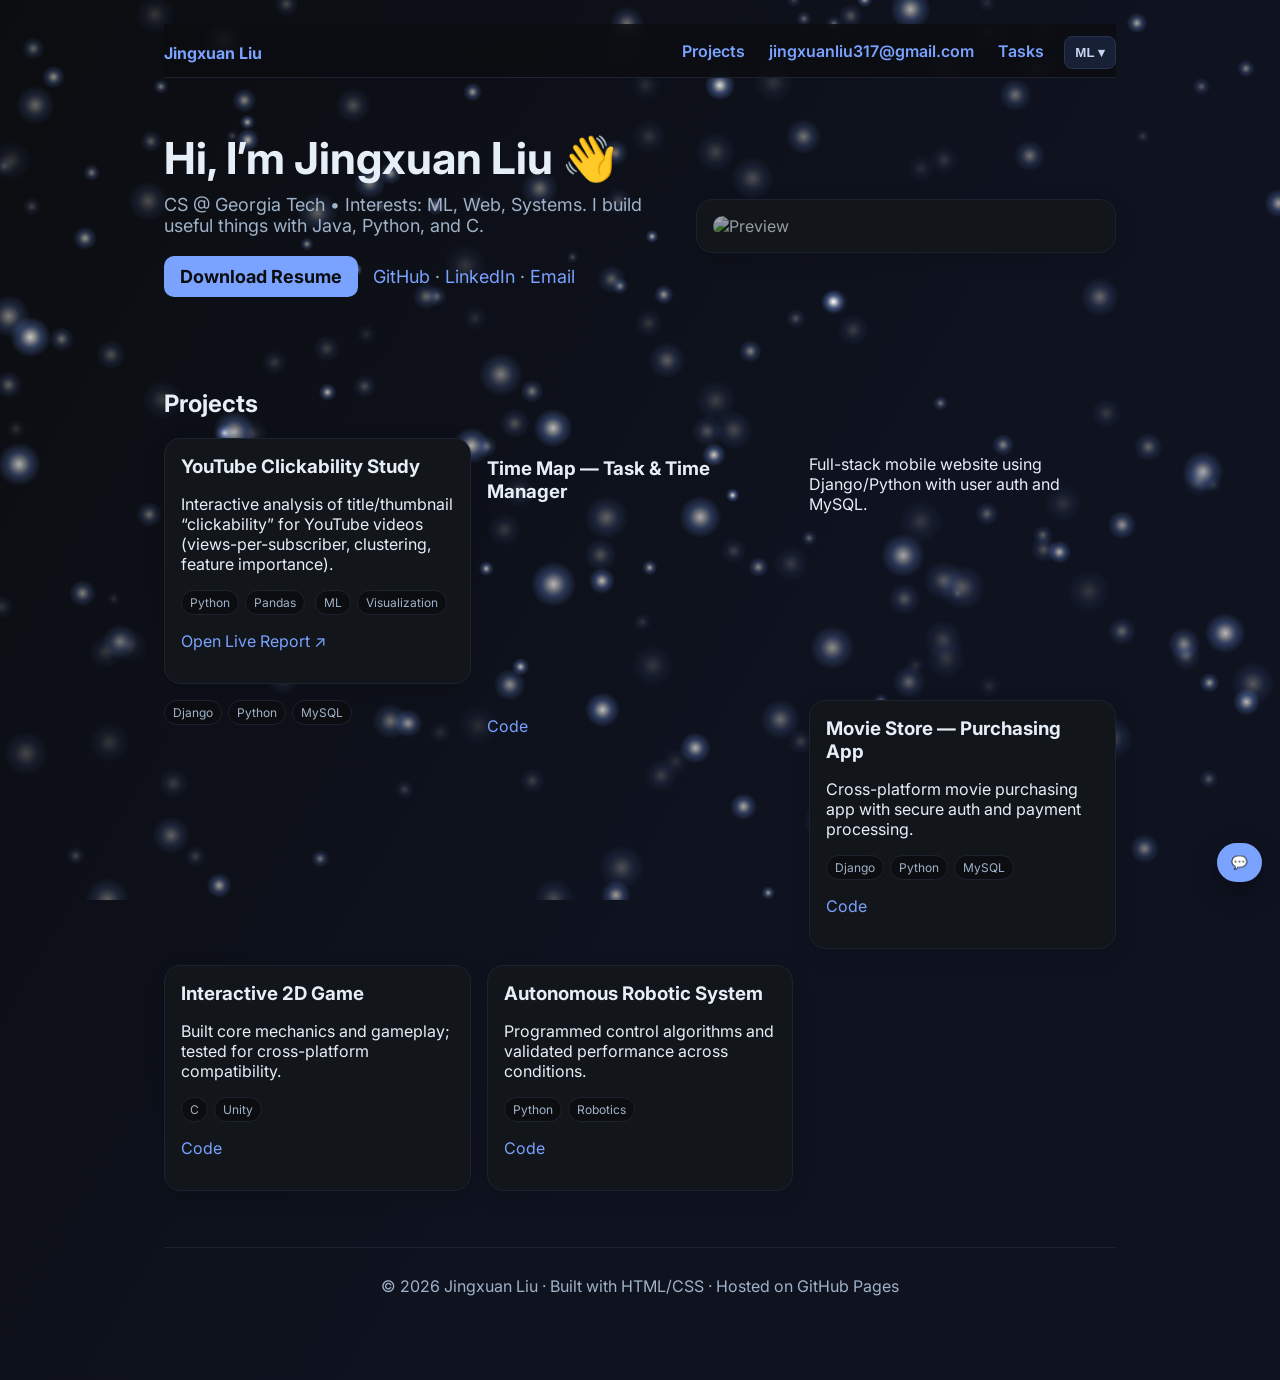
==== index.html @ 39b04ba6 "Update index.html" ====
<!doctype html>
<html lang="en">
<head>
  <meta charset="utf-8" />
  <meta name="viewport" content="width=device-width,initial-scale=1" />
  <title>Jingxuan Liu — Portfolio</title>
  <meta name="description" content="Personal website and portfolio of Jingxuan Liu." />
  <link rel="preconnect" href="https://fonts.googleapis.com">
  <link href="https://fonts.googleapis.com/css2?family=Inter:wght@400;600;800&display=swap" rel="stylesheet">
  <style>
    /* Ensure header sits above hero scene/image */
    header { z-index: 200; }

    /* Make sure the dropdown panel is on top of everything under the header */
    .ml-menu-panel { z-index: 1000; }

    /* (Optional) Keep the hero scene below header-level overlays */
    .scene { position: relative; z-index: 0; }
    
    :root { --bg:#0b0d10; --card:#12161b; --text:#e6eef8; --muted:#9fb2c8; --accent:#7aa2ff; }
    * { box-sizing: border-box; }
    body { margin:0; font-family:Inter, system-ui, -apple-system, Segoe UI, Roboto, Arial, sans-serif; color:var(--text); background:linear-gradient(120deg,#0b0d10,#0f1320 60%); }
    a { color:var(--accent); text-decoration:none; }
    a:hover { text-decoration:underline; }
    .wrap { max-width:1000px; margin:0 auto; padding:24px; position:relative; z-index:1; }
    header { display:flex; align-items:center; justify-content:space-between; gap:16px; padding:12px 0 8px; position:sticky; top:0; background:rgba(11,13,16,0.75); backdrop-filter: blur(8px); border-bottom:1px solid #1b2230; }
    nav a { margin:0 10px; font-weight:600; }
    .hero { padding:56px 0 24px; display:grid; grid-template-columns:1.2fr 1fr; gap:28px; align-items:center; }
    .hero h1 { margin:0 0 12px; font-size:44px; line-height:1.1; }
    .hero p { color:var(--muted); margin:0 0 20px; font-size:18px; }
    .btn { display:inline-block; padding:10px 16px; border-radius:10px; background:var(--accent); color:#0b0d10; font-weight:700; border:none; cursor:pointer; }
    .grid { display:grid; gap:16px; }
    @media (min-width:800px){ .grid-3{ grid-template-columns:repeat(3,1fr); } .grid-2{ grid-template-columns:repeat(2,1fr);} }
    .card { background:var(--card); border:1px solid #1b2230; border-radius:16px; padding:16px; box-shadow: 0 6px 20px rgba(0,0,0,.15); }
    .card h3 { margin:0 0 8px; }
    section { padding:28px 0; }
    footer { color:var(--muted); padding:28px 0 60px; text-align:center; border-top:1px solid #1b2230; margin-top:28px; }
    .tag { display:inline-block; font-size:12px; padding:4px 8px; border-radius:999px; background:#0b0d10; border:1px solid #1b2230; color:var(--muted); margin-right:6px; }
    img { width:100%; border-radius:12px; display:block; }

    /* Background starfield canvas */
    #stars{position:fixed; inset:0; z-index:0; pointer-events:none;}
    /* Lift site content above the canvas */
    .wrap{position:relative; z-index:1;}

    /* Chat widget styles */
    .chat-toggle{position:fixed; right:18px; bottom:18px; z-index:3; border:none; background:var(--accent); color:#0b0d10; font-weight:800; padding:12px 14px; border-radius:999px; box-shadow:0 10px 24px rgba(0,0,0,.35); cursor:pointer;}
    .chatbox{position:fixed; right:18px; bottom:76px; z-index:3; width:min(360px, calc(100vw - 36px)); background:var(--card); border:1px solid #1b2230; border-radius:16px; box-shadow:0 16px 40px rgba(0,0,0,.45); padding:14px;}
    .chatbox-header{display:flex; align-items:center; justify-content:space-between; margin-bottom:8px;}
    .chatbox-header button{background:transparent; border:1px solid #1b2230; color:var(--muted); border-radius:8px; padding:4px 8px; cursor:pointer;}
    #chat-form label{display:block; margin:8px 0;}
    #chat-form span{display:block; font-size:12px; color:var(--muted); margin-bottom:6px;}
    #chat-form input, #chat-form textarea{width:100%; padding:10px; border-radius:10px; border:1px solid #1b2230; background:#0b0d10; color:#e6eef8;}  
    .chat-actions{display:flex; align-items:center; gap:10px;}
    .chat-actions .hint{color:var(--muted);} 
    /* Toast */
    .toast{position:fixed; left:50%; bottom:24px; transform:translateX(-50%); background:#0b0d10; border:1px solid #1b2230; color:#e6eef8; padding:10px 14px; border-radius:12px; box-shadow:0 10px 24px rgba(0,0,0,.35); z-index:4;}

    /* ====== Scene (light-on + walking silhouette) ====== */
    .scene{ position:relative; overflow:hidden; }
    .scene img{ display:block; width:100%; border-radius:12px; filter:brightness(.65) contrast(1.02); transition:filter 900ms ease; }

    /* “Light turns on” overlay */
    .scene .light{
      position:absolute; inset:0; pointer-events:none; opacity:0; transition:opacity 900ms ease;
      background:
        radial-gradient(120% 120% at 60% 35%,
          rgba(255,255,220,.35) 0%,
          rgba(255,255,220,.15) 35%,
          rgba(0,0,0,.05) 60%,
          rgba(0,0,0,.25) 100%);
      mix-blend-mode:screen;
      border-radius:12px;
    }

    /* Walking silhouette */
    .walker{
      position:absolute; bottom:6%; left:-28%;
      width:20%; opacity:0;
      filter:drop-shadow(0 2px 2px rgba(0,0,0,.35));
      transform:translateX(0) translateY(0) scaleX(1);
    }
    .walker circle,.walker path{ fill:#0b0d10; }
    @media (prefers-color-scheme: dark){
      .walker circle,.walker path{ fill:#e6eef8; opacity:.9; }
    }

    /* Activated state */
    .scene-on img{ filter:brightness(1.05) contrast(1.05); }
    .scene-on .light{ opacity:1; }
    .scene-on .walker{
      opacity:1;
      animation:
        walker-x 5.2s ease-in-out forwards,
        walker-bob 750ms ease-in-out infinite;
    }

    /* Horizontal travel */
    @keyframes walker-x{
      0%   { transform:translateX(0) translateY(0) scaleX(1); }
      50%  { transform:translateX(80vw) translateY(0) scaleX(1); }
      55%  { transform:translateX(80vw) translateY(0) scaleX(-1); }
      100% { transform:translateX(15vw) translateY(0) scaleX(-1); }
    }

    /* Subtle bob */
    @keyframes walker-bob{
      0%,100% { transform:translateX(var(--walker-x,0)) translateY(0) scaleX(var(--walker-flip,1)); }
      50%     { transform:translateX(var(--walker-x,0)) translateY(-2px) scaleX(var(--walker-flip,1)); }
    }

    /* Respect reduced motion */
    @media (prefers-reduced-motion: reduce){
      .scene-on .walker{ animation:none; }
      .scene img{ transition:none; }
      .scene .light{ transition:none; }
    }

    /* ===== ML dropdown (new) ===== */
    .ml-menu{ position:relative; display:inline-block; margin-left:6px; }
    .ml-btn{ font-weight:700; padding:8px 10px; border-radius:8px; background:#182035; border:1px solid #273352; color:#c7d6f3; cursor:pointer; }
    .ml-menu-panel{
      position:absolute; right:0; top:110%;
      background:#12161b; border:1px solid #1b2230; border-radius:10px;
      padding:8px; min-width:240px; display:none;
      box-shadow:0 10px 28px rgba(0,0,0,.35); z-index:10;
    }
    .ml-item{ display:block; padding:8px 10px; color:#e6eef8; border-radius:8px; }
    .ml-item:hover{ background:#0f1423; text-decoration:none; }
  </style>
</head>
<body>
  <!-- Animated starfield background -->
  <canvas id="stars" aria-hidden="true"></canvas>

  <div class="wrap">
    <header>
      <div><a href="https://www.linkedin.com/in/jing-xuan-liu/" target="_blank" rel="noopener"><strong>Jingxuan Liu</strong></a></div>
      <nav>
        <a href="#projects">Projects</a>
        <a href="mailto:jingxuanliu317@gmail.com" aria-label="Email Jingxuan Liu">jingxuanliu317@gmail.com</a>
        <a href="/tasks.html" aria-label="Task dashboard">Tasks</a>

        <!-- ===== ML DROPDOWN (replaces single ML Viz link) ===== -->
        <div class="ml-menu">
          <button id="ml-btn" class="ml-btn" type="button" aria-haspopup="true" aria-expanded="false">ML ▾</button>
          <div id="ml-menu" class="ml-menu-panel" role="menu" aria-label="Machine Learning pages">
            <a href="/ml-viz.html" class="ml-item" role="menuitem">Clustering — K-Means / GMM / DBSCAN</a>
            <a href="/ml-nn.html"  class="ml-item" role="menuitem">Neural Network — Regression + “Lottery”</a>
          </div>
        </div>
        <!-- ================================================ -->
      </nav>
    </header>

    <main>
      <section class="hero">
        <div>
          <h1>Hi, I’m Jingxuan Liu 👋</h1>
          <p>CS @ Georgia Tech • Interests: ML, Web, Systems. I build useful things with Java, Python, and C.</p>
          <p>
            <a class="btn" href="/resume.pdf" download target="_blank" rel="noopener">Download Resume</a>
            &nbsp;&nbsp;<a href="https://github.com/jingxuanliu1">GitHub</a> ·
            <a href="https://www.linkedin.com/in/jing-xuan-liu/" target="_blank" rel="noopener" aria-label="Jingxuan Liu on LinkedIn">LinkedIn</a> ·
            <a href="mailto:jingxuanliu317@gmail.com">Email</a>
          </p>
        </div>

        <!-- Hero preview with "light on" + walking silhouette -->
        <div class="card scene" id="hero-scene" aria-label="Preview scene with light turning on and a passerby silhouette">
          <img alt="Preview" src="https://picsum.photos/800/500" />
          <div class="light" aria-hidden="true"></div>

          <!-- Inline SVG silhouette -->
          <svg class="walker" viewBox="0 0 64 64" aria-hidden="true">
            <circle cx="33" cy="14" r="6" />
            <path d="M31 20 l-3 12 7 8 5 12 6-2 -4-13 4-7 3-7 -4-5 -6 3z" />
            <path d="M23 38 l8 4 4 10 -6 2 -9-10z" />
          </svg>
        </div>
      </section>

      <section id="projects">
        <h2>Projects</h2>
        <div class="grid grid-3">
          <article class="card">
            <h3>YouTube Clickability Study</h3>
            <p>Interactive analysis of title/thumbnail “clickability” for YouTube videos
               (views-per-subscriber, clustering, feature importance).</p>
           <div>
                <span class="tag">Python</span><span class="tag">Pandas</span>
                <span class="tag">ML</span><span class="tag">Visualization</span>
          </div>
          <p>
    <a href="https://github.gatech.edu/pages/sjin308/YouTube_Clickability_Study"
       target="_blank" rel="noopener">Open Live Report ↗</a>
  </p>
</article
          <article class="card">
            <h3>Time Map — Task & Time Manager</h3>
            <p class="muted">Full-stack mobile website using Django/Python with user auth and MySQL.</p>
            <div>
              <span class="tag">Django</span><span class="tag">Python</span><span class="tag">MySQL</span>
            </div>
            <p><a href="https://github.com/jingxuanliu1">Code</a></p>
          </article>

          <article class="card">
            <h3>Movie Store — Purchasing App</h3>
            <p>Cross-platform movie purchasing app with secure auth and payment processing.</p>
            <div>
              <span class="tag">Django</span><span class="tag">Python</span><span class="tag">MySQL</span>
            </div>
            <p><a href="https://github.com/jingxuanliu1">Code</a></p>
          </article>

          <article class="card">
            <h3>Interactive 2D Game</h3>
            <p>Built core mechanics and gameplay; tested for cross-platform compatibility.</p>
            <div>
              <span class="tag">C</span><span class="tag">Unity</span>
            </div>
            <p><a href="https://github.com/jingxuanliu1">Code</a></p>
          </article>

          <article class="card">
            <h3>Autonomous Robotic System</h3>
            <p>Programmed control algorithms and validated performance across conditions.</p>
            <div>
              <span class="tag">Python</span><span class="tag">Robotics</span>
            </div>
            <p><a href="https://github.com/jingxuanliu1">Code</a></p>
          </article>
        </div>
      </section>
    </main>

    <!-- Floating chat/comment widget -->
    <button id="chat-toggle" aria-controls="chatbox" aria-expanded="false" class="chat-toggle" title="Open comments">💬</button>
    <div id="chatbox" class="chatbox" hidden>
      <div class="chatbox-header">
        <strong>Leave a comment</strong>
        <button id="chat-close" aria-label="Close">✕</button>
      </div>
      <form id="chat-form" novalidate>
        <label>
          <span>Name</span>
          <input type="text" id="c-name" name="name" placeholder="Your name" required>
        </label>
        <label>
          <span>Email (optional)</span>
          <input type="email" id="c-email" name="email" placeholder="you@email.com">
        </label>
        <label>
          <span>Message</span>
          <textarea id="c-msg" name="message" rows="4" placeholder="Say hi or leave feedback…" required></textarea>
        </label>
        <div class="chat-actions">
          <button type="submit" class="btn">Send</button>
          <small class="hint">Sends to the site owner (no login needed)</small>
        </div>
      </form>
    </div>

    <footer>
      © <span id="year"></span> Jingxuan Liu · Built with HTML/CSS · Hosted on GitHub Pages
    </footer>
  </div>

  <script>
/* Footer year */
document.getElementById('year').textContent = new Date().getFullYear();

/* Sprite-glow starfield with adaptive quality (fast + pretty) */
(function(){
  const canvas = document.getElementById('stars');
  const ctx = canvas.getContext('2d');
  let cssW, cssH, dpr, stars = [];

  // Mouse tracking for constellation effect
  const mouse = { x: null, y: null, active: false };
  window.addEventListener('pointermove', (e)=>{
    const rect = canvas.getBoundingClientRect();
    mouse.x = e.clientX - rect.left;
    mouse.y = e.clientY - rect.top;
    mouse.active = true;
  }, { passive:true });
  window.addEventListener('pointerleave', ()=>{ mouse.active = false; }, { passive:true });

  // Respect reduced motion
  const reduceMotion = window.matchMedia && window.matchMedia('(prefers-reduced-motion: reduce)').matches;

  // ---- Adaptive quality (auto-tunes DPR, density, line limits) ----
  let quality = reduceMotion ? 1 : 3; // 3=high, 2=med, 1=low

  function currentTunables(){
    if (quality === 3) return { MAX_DPR:1.5, DENSITY:0.18, LINES:700, GRID_N:2 };
    if (quality === 2) return { MAX_DPR:1.35, DENSITY:0.14, LINES:450, GRID_N:3 };
    return               { MAX_DPR:1.2, DENSITY:0.10, LINES:300, GRID_N:4 };
  }

  let fpsSamples = [];
  let lastFPSDropAt = 0;
  function trackFPS(dt){
    const fps = 1 / Math.max(0.0001, dt);
    fpsSamples.push(fps);
    if (fpsSamples.length > 30) fpsSamples.shift(); // ~0.5s window @60fps
    const avg = fpsSamples.reduce((a,b)=>a+b,0) / fpsSamples.length;
    const now = performance.now();
    if (avg < 48 && quality > 1 && now - lastFPSDropAt > 2000){
      quality--;
      lastFPSDropAt = now;
      applyTunablesAndResize();
    }
  }

  // Tunables (updated by quality)
  let MAX_DPR = 1.5, STAR_DENSITY = 0.18, MAX_LINES_PER_FRAME = 700, GRID_REBUILD_EVERY_N = 2;

  function applyTunablesAndResize(){
    const t = currentTunables();
    MAX_DPR = t.MAX_DPR;
    STAR_DENSITY = t.DENSITY;
    MAX_LINES_PER_FRAME = t.LINES;
    GRID_REBUILD_EVERY_N = t.GRID_N;
    resize();
  }

  // Animation speed (slower if reduced motion)
  const SPEED_SCALE = reduceMotion ? 0.25 : 1.0;

  // Constellation parameters
  const MAX_DIST = 130;     // max distance to draw a line (CSS px)
  const MOUSE_RADIUS = 180; // lines appear when stars are near the cursor

  // Pre-rendered glow sprite
  let glowSprite = null;
  function makeGlowSprite(){
    const size = 64;
    const c = document.createElement('canvas');
    c.width = c.height = size;
    const g = c.getContext('2d');

    const grad = g.createRadialGradient(size/2, size/2, 0, size/2, size/2, size/2);
    grad.addColorStop(0.0, 'rgba(255,255,255,0.95)');
    grad.addColorStop(0.25, 'rgba(255,255,255,0.60)');
    grad.addColorStop(0.55, 'rgba(122,162,255,0.35)');
    grad.addColorStop(1.0, 'rgba(122,162,255,0.00)');
    g.fillStyle = grad;
    g.fillRect(0,0,size,size);
    return c;
  }

  function resize(){
    dpr = Math.max(1, Math.min(MAX_DPR, window.devicePixelRatio || 1));
    cssW = window.innerWidth; cssH = window.innerHeight;
    canvas.width = Math.floor(cssW * dpr);
    canvas.height = Math.floor(cssH * dpr);
    canvas.style.width = cssW + 'px';
    canvas.style.height = cssH + 'px';
    ctx.setTransform(dpr,0,0,dpr,0,0);

    const small = cssW * cssH < 800 * 800;
    const density = reduceMotion ? Math.min(0.10, STAR_DENSITY) : (small ? Math.max(0.10, STAR_DENSITY * 0.8) : STAR_DENSITY);
    const target = Math.max(90, Math.floor((cssW * cssH / 1000000) * density * 1100));
    stars = new Array(target).fill(0).map(()=>newStar(true));

    if (!glowSprite) glowSprite = makeGlowSprite();
  }

  function newStar(initial=false){
    const r = Math.random()*1.6 + 0.6;
    const speed = (Math.random()*0.9 + 0.35) * (cssH/900) * SPEED_SCALE;
    const drift = (Math.random()*0.3 - 0.15) * SPEED_SCALE;
    const tw = Math.random()*0.9 + 0.3;
    return {
      x: Math.random()*cssW,
      y: initial ? Math.random()*cssH : -10,
      r, speed, drift,
      baseA: Math.random()*0.6 + 0.35,
      t: Math.random()*Math.PI*2,
      tw,
    };
  }

  function step(dt){
    for (let s of stars){
      s.y += s.speed * dt * 60;
      s.x += s.drift * dt * 60;
      s.t += (s.tw * dt);
      if (s.y - s.r > cssH) { s.y = -s.r; s.x = Math.random()*cssW; }
      if (s.x < -5) s.x = cssW + 5; else if (s.x > cssW + 5) s.x = -5;
    }
  }

  // Spatial grid cache for constellation lines
  let cachedGrid = null;
  let frameCount = 0;
  function buildGrid(cell){
    const grid = new Map();
    for (let i=0;i<stars.length;i++){
      const s = stars[i];
      const gx = Math.floor(s.x / cell);
      const gy = Math.floor(s.y / cell);
      const key = gx+','+gy;
      if (!grid.has(key)) grid.set(key, []);
      grid.get(key).push(i);
    }
    return grid;
  }

  function draw(){
    ctx.clearRect(0,0,cssW,cssH);

    // 1) Draw stars
    ctx.save();
    ctx.globalCompositeOperation = 'lighter';
    for (let s of stars){
      const twinkle = 0.6 + 0.4 * Math.sin(s.t);
      const a = Math.max(0.12, Math.min(1, s.baseA * twinkle));
      const haloScale = 2.6;
      const w = s.r * haloScale * 8;
      const h = w;
      ctx.globalAlpha = a;
      ctx.drawImage(glowSprite, s.x - w/2, s.y - h/2, w, h);
    }
    ctx.restore();

    // 2) Constellation lines near mouse (throttled)
    if (mouse.active){
      const cell = 130;

      if (frameCount % 2 === 0 || !cachedGrid){
        cachedGrid = buildGrid(cell);
      }
      const grid = cachedGrid;

      ctx.save();
      ctx.globalCompositeOperation = 'lighter';

      let linesDrawn = 0;

      outer: for (let i=0;i<stars.length;i++){
        const s = stars[i];
        const dm1 = Math.hypot(mouse.x - s.x, mouse.y - s.y);
        if (dm1 > 180) continue;

        const gx = Math.floor(s.x / cell), gy = Math.floor(s.y / cell);
        for (let oy=-1; oy<=1; oy++){
          for (let ox=-1; ox<=1; ox++){
            const key = (gx+ox)+','+(gy+oy);
            const bucket = grid.get(key);
            if (!bucket) continue;
            for (const j of bucket){
              if (j <= i) continue;
              const t = stars[j];
              const dm2 = Math.hypot(mouse.x - t.x, mouse.y - t.y);
              const dx = t.x - s.x, dy = t.y - s.y;
              const d = Math.hypot(dx, dy);
              if (d < 130 && dm2 < 180){
                const nearMouse = 1 - Math.min(Math.min(dm1, dm2) / 180, 1);
                const nearEachOther = 1 - (d / 130);
                const alpha = Math.max(0, Math.min(1, 0.9 * nearMouse * nearEachOther));

                if (++linesDrawn > 700) { break outer; }

                ctx.globalAlpha = alpha * 0.9;
                ctx.lineWidth = 1.0 + 0.6 * (nearMouse * nearEachOther);
                ctx.strokeStyle = '#7aa2ff';
                ctx.beginPath();
                ctx.moveTo(s.x, s.y);
                ctx.lineTo(t.x, t.y);
                ctx.stroke();
              }
            }
          }
        }
      }
      ctx.restore();
    }
  }

  // Main loop
  let last = performance.now();
  function loop(now){
    const dt = Math.min(0.05, (now - last)/1000);
    last = now;
    frameCount++;
    trackFPS(dt);
    step(dt);
    draw();
    requestAnimationFrame(loop);
  }

  window.addEventListener('resize', applyTunablesAndResize, { passive:true });
  applyTunablesAndResize();
  requestAnimationFrame(loop);
})();

/* Turn on the scene light after ~3s, then let the walker animate */
(function(){
  const scene = document.getElementById('hero-scene');
  const reduceMotion = window.matchMedia && window.matchMedia('(prefers-reduced-motion: reduce)').matches;
  if (!scene) return;
  setTimeout(()=>{ 
    scene.classList.add('scene-on');
  }, reduceMotion ? 0 : 3000);
})();

/* Chat widget logic: submit via Form endpoint if configured, else mailto fallback */
(function(){
  // >>>>>>>>>>>>>>>>>>>>>>>>>>>>>>>>>>>>>>>>>>>>>>>>>>>>>>>>>>>>
  // Set this to your Formspree/Getform endpoint to send directly to your email.
  // Example: const FORM_ENDPOINT = "https://formspree.io/f/abcdwxyz";
  const FORM_ENDPOINT = ""; // <-- PUT YOUR ENDPOINT HERE (leave empty to use mailto fallback)
  const DEST_EMAIL = "jingxuanliu317@gmail.com"; // used for mailto fallback
  // <<<<<<<<<<<<<<<<<<<<<<<<<<<<<<<<<<<<<<<<<<<<<<<<<<<<<<<<<<<

  const toggle = document.getElementById('chat-toggle');
  const box = document.getElementById('chatbox');
  const closeBtn = document.getElementById('chat-close');
  const form = document.getElementById('chat-form');

  // Honeypot field (to reduce spam)
  const honeypot = document.createElement('input');
  honeypot.type = 'text';
  honeypot.name = 'company';
  honeypot.autocomplete = 'off';
  honeypot.style.display = 'none';
  form.appendChild(honeypot);

  function toast(msg){
    const t = document.createElement('div');
    t.className = 'toast';
    t.textContent = msg;
    document.body.appendChild(t);
    setTimeout(()=>{ t.remove(); }, 2600);
  }

  function open(){ box.hidden=false; toggle.setAttribute('aria-expanded','true'); }
  function close(){ box.hidden=true; toggle.setAttribute('aria-expanded','false'); }

  toggle.addEventListener('click', ()=> box.hidden ? open() : close());
  closeBtn.addEventListener('click', close);

  form.addEventListener('submit', async (e)=>{
    e.preventDefault();
    const name = (document.getElementById('c-name').value||'').trim();
    let email = (document.getElementById('c-email').value||'').trim();
    const msg = (document.getElementById('c-msg').value||'').trim();
    if (!name || !msg){ toast('Please include your name and a message.'); return; }
    if (honeypot.value){ return; } // bot

    if (!email) email = 'Anonymous';

    // If a Form endpoint is configured, post directly (no mail client needed)
    if (FORM_ENDPOINT){
      try{
        const res = await fetch(FORM_ENDPOINT, {
          method:'POST',
          headers:{ 'Content-Type':'application/json', 'Accept':'application/json' },
          body: JSON.stringify({ name, email, message: msg, _subject: `Portfolio message from ${name}` })
        });
        if (!res.ok) throw new Error('Network response was not ok');
        toast('Message sent ✔');
        form.reset();
        close();
      }catch(err){
        console.error(err);
        toast('Send failed. Using email instead…');
        // fallback to mailto
        const subject = encodeURIComponent('Portfolio message from ' + name);
        const body = encodeURIComponent(`From: ${name} <${email}>\n\n${msg}\n\n— Sent from jingxuanliu.com`);
        window.location.href = `mailto:${DEST_EMAIL}?subject=${subject}&body=${body}`;
        close();
      }
    } else {
      // No endpoint set → open mail client (previous behavior)
      const subject = encodeURIComponent('Portfolio message from ' + name);
      const body = encodeURIComponent(`From: ${name} <${email}>\n\n${msg}\n\n— Sent from jingxuanliu.com`);
      window.location.href = `mailto:${DEST_EMAIL}?subject=${subject}&body=${body}`;
      close();
    }
  });
})();

/* ===== ML dropdown behavior ===== */
(function(){
  const btn  = document.getElementById('ml-btn');
  const menu = document.getElementById('ml-menu');
  if(!btn || !menu) return;

  function toggle(show){
    menu.style.display = show ? 'block' : 'none';
    btn.setAttribute('aria-expanded', show ? 'true' : 'false');
  }

  btn.addEventListener('click', (e)=>{
    e.stopPropagation();
    toggle(menu.style.display !== 'block');
  });

  // close on outside click
  document.addEventListener('click', (e)=>{
    if(!menu.contains(e.target) && e.target !== btn) toggle(false);
  });
  // close on Escape
  document.addEventListener('keydown', (e)=>{ if(e.key === 'Escape') toggle(false); });
})();
  </script>
</body>
</html>
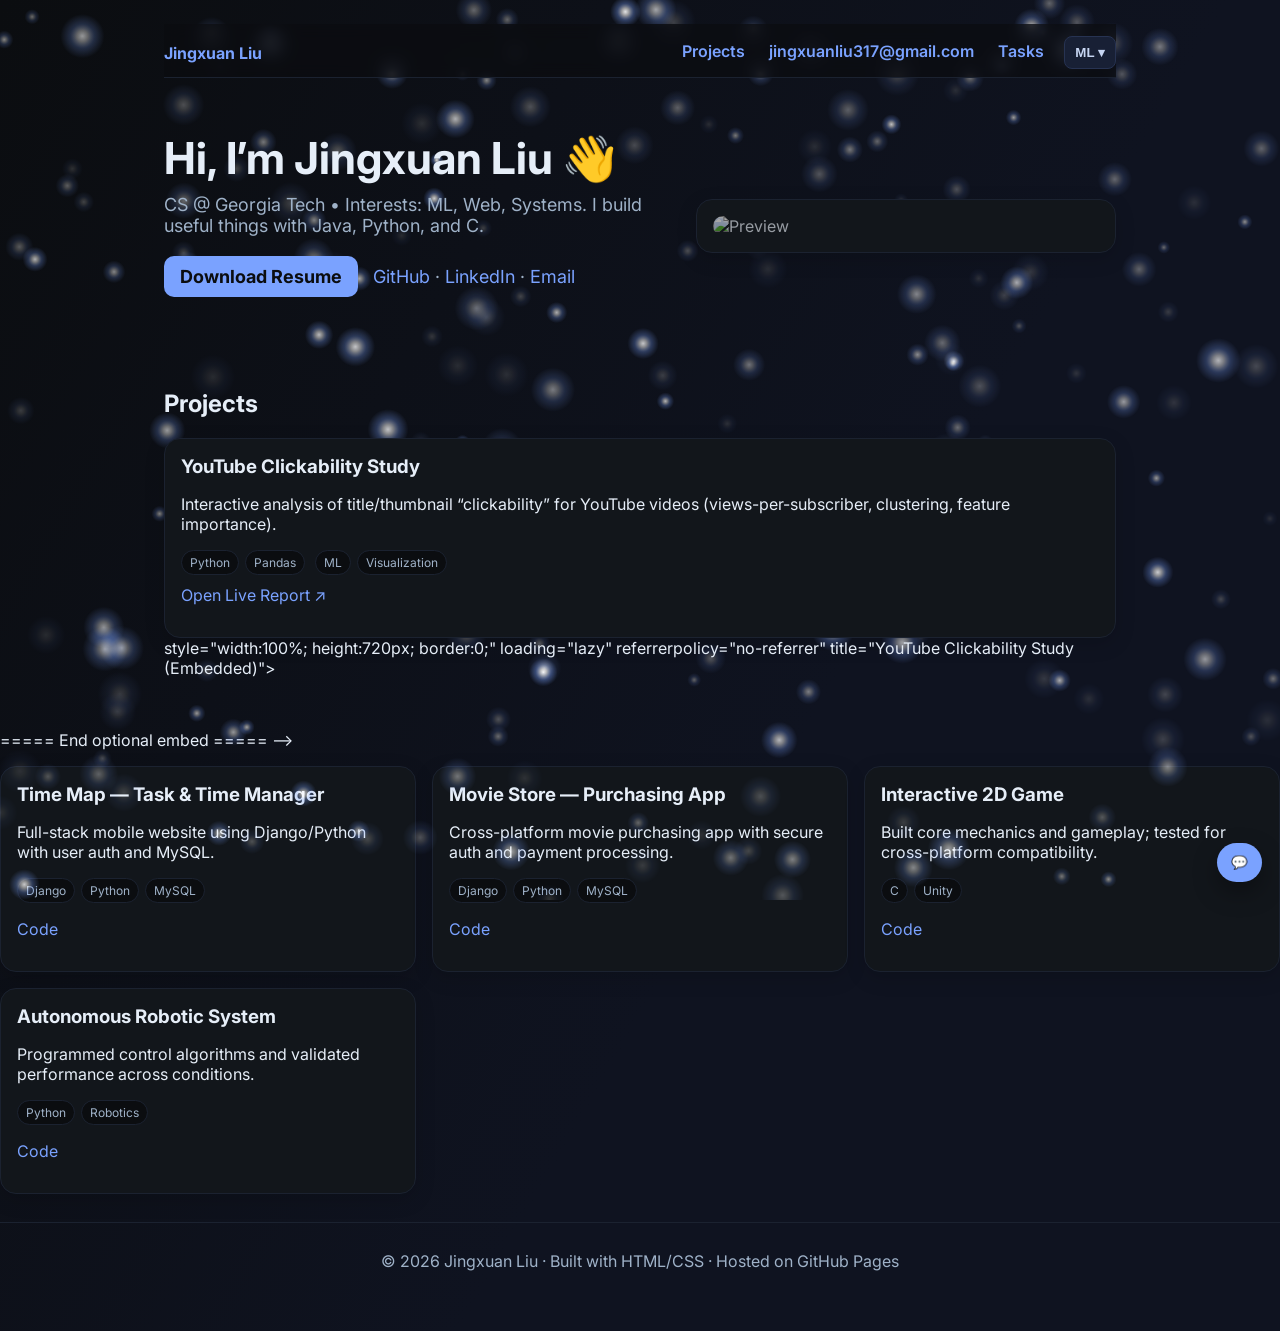
==== commit 36400806: "Update index.html" ====
--- a/index.html
+++ b/index.html
@@ -59,8 +59,6 @@
     /* ====== Scene (light-on + walking silhouette) ====== */
     .scene{ position:relative; overflow:hidden; }
     .scene img{ display:block; width:100%; border-radius:12px; filter:brightness(.65) contrast(1.02); transition:filter 900ms ease; }
-
-    /* “Light turns on” overlay */
     .scene .light{
       position:absolute; inset:0; pointer-events:none; opacity:0; transition:opacity 900ms ease;
       background:
@@ -72,8 +70,6 @@
       mix-blend-mode:screen;
       border-radius:12px;
     }
-
-    /* Walking silhouette */
     .walker{
       position:absolute; bottom:6%; left:-28%;
       width:20%; opacity:0;
@@ -84,8 +80,6 @@
     @media (prefers-color-scheme: dark){
       .walker circle,.walker path{ fill:#e6eef8; opacity:.9; }
     }
-
-    /* Activated state */
     .scene-on img{ filter:brightness(1.05) contrast(1.05); }
     .scene-on .light{ opacity:1; }
     .scene-on .walker{
@@ -94,22 +88,16 @@
         walker-x 5.2s ease-in-out forwards,
         walker-bob 750ms ease-in-out infinite;
     }
-
-    /* Horizontal travel */
     @keyframes walker-x{
       0%   { transform:translateX(0) translateY(0) scaleX(1); }
       50%  { transform:translateX(80vw) translateY(0) scaleX(1); }
       55%  { transform:translateX(80vw) translateY(0) scaleX(-1); }
       100% { transform:translateX(15vw) translateY(0) scaleX(-1); }
     }
-
-    /* Subtle bob */
     @keyframes walker-bob{
       0%,100% { transform:translateX(var(--walker-x,0)) translateY(0) scaleX(var(--walker-flip,1)); }
       50%     { transform:translateX(var(--walker-x,0)) translateY(-2px) scaleX(var(--walker-flip,1)); }
     }
-
-    /* Respect reduced motion */
     @media (prefers-reduced-motion: reduce){
       .scene-on .walker{ animation:none; }
       .scene img{ transition:none; }
@@ -141,7 +129,7 @@
         <a href="mailto:jingxuanliu317@gmail.com" aria-label="Email Jingxuan Liu">jingxuanliu317@gmail.com</a>
         <a href="/tasks.html" aria-label="Task dashboard">Tasks</a>
 
-        <!-- ===== ML DROPDOWN (replaces single ML Viz link) ===== -->
+        <!-- ===== ML DROPDOWN ===== -->
         <div class="ml-menu">
           <button id="ml-btn" class="ml-btn" type="button" aria-haspopup="true" aria-expanded="false">ML ▾</button>
           <div id="ml-menu" class="ml-menu-panel" role="menu" aria-label="Machine Learning pages">
@@ -149,7 +137,6 @@
             <a href="/ml-nn.html"  class="ml-item" role="menuitem">Neural Network — Regression + “Lottery”</a>
           </div>
         </div>
-        <!-- ================================================ -->
       </nav>
     </header>
 
@@ -170,8 +157,6 @@
         <div class="card scene" id="hero-scene" aria-label="Preview scene with light turning on and a passerby silhouette">
           <img alt="Preview" src="https://picsum.photos/800/500" />
           <div class="light" aria-hidden="true"></div>
-
-          <!-- Inline SVG silhouette -->
           <svg class="walker" viewBox="0 0 64 64" aria-hidden="true">
             <circle cx="33" cy="14" r="6" />
             <path d="M31 20 l-3 12 7 8 5 12 6-2 -4-13 4-7 3-7 -4-5 -6 3z" />
@@ -182,20 +167,37 @@
 
       <section id="projects">
         <h2>Projects</h2>
-        <div class="grid grid-3">
-          <article class="card">
-            <h3>YouTube Clickability Study</h3>
-            <p>Interactive analysis of title/thumbnail “clickability” for YouTube videos
-               (views-per-subscriber, clustering, feature importance).</p>
-           <div>
-                <span class="tag">Python</span><span class="tag">Pandas</span>
-                <span class="tag">ML</span><span class="tag">Visualization</span>
+
+        <!-- ===== New: YouTube Clickability Study (works everywhere) ===== -->
+        <article class="card">
+          <h3>YouTube Clickability Study</h3>
+          <p class="muted">Interactive analysis of title/thumbnail “clickability” for YouTube videos (views-per-subscriber, clustering, feature importance).</p>
+          <div>
+            <span class="tag">Python</span><span class="tag">Pandas</span>
+            <span class="tag">ML</span><span class="tag">Visualization</span>
           </div>
-          <p>
-    <a href="https://github.gatech.edu/pages/sjin308/YouTube_Clickability_Study"
-       target="_blank" rel="noopener">Open Live Report ↗</a>
-  </p>
-</article
+          <!-- Optional: add a local preview image you capture: /assets/clickability-preview.jpg -->
+          <!-- <a href="https://github.gatech.edu/pages/sjin308/YouTube_Clickability_Study" target="_blank" rel="noopener">
+            <img src="/assets/clickability-preview.jpg" alt="Preview of YouTube Clickability Study" />
+          </a> -->
+          <p style="margin-top:10px;">
+            <a href="https://github.gatech.edu/pages/sjin308/YouTube_Clickability_Study"
+               target="_blank" rel="noopener">Open Live Report ↗</a>
+          </p>
+        </article>
+
+        <!-- ===== If you later mirror the report to hosting you control, you can embed it: =====
+        <div class="card" style="padding:0; overflow:hidden; margin-top:16px;">
+          <iframe
+            src="https://your-embed-hosting.example/"  <!-- replace with your mirrored URL -->
+            style="width:100%; height:720px; border:0;"
+            loading="lazy" referrerpolicy="no-referrer"
+            title="YouTube Clickability Study (Embedded)">
+          </iframe>
+        </div>
+        ===== End optional embed ===== -->
+
+        <div class="grid grid-3" style="margin-top:16px;">
           <article class="card">
             <h3>Time Map — Task & Time Manager</h3>
             <p class="muted">Full-stack mobile website using Django/Python with user auth and MySQL.</p>
@@ -290,21 +292,19 @@
   // Respect reduced motion
   const reduceMotion = window.matchMedia && window.matchMedia('(prefers-reduced-motion: reduce)').matches;
 
-  // ---- Adaptive quality (auto-tunes DPR, density, line limits) ----
+  // ---- Adaptive quality ----
   let quality = reduceMotion ? 1 : 3; // 3=high, 2=med, 1=low
-
   function currentTunables(){
     if (quality === 3) return { MAX_DPR:1.5, DENSITY:0.18, LINES:700, GRID_N:2 };
     if (quality === 2) return { MAX_DPR:1.35, DENSITY:0.14, LINES:450, GRID_N:3 };
     return               { MAX_DPR:1.2, DENSITY:0.10, LINES:300, GRID_N:4 };
   }
-
   let fpsSamples = [];
   let lastFPSDropAt = 0;
   function trackFPS(dt){
     const fps = 1 / Math.max(0.0001, dt);
     fpsSamples.push(fps);
-    if (fpsSamples.length > 30) fpsSamples.shift(); // ~0.5s window @60fps
+    if (fpsSamples.length > 30) fpsSamples.shift();
     const avg = fpsSamples.reduce((a,b)=>a+b,0) / fpsSamples.length;
     const now = performance.now();
     if (avg < 48 && quality > 1 && now - lastFPSDropAt > 2000){
@@ -313,41 +313,30 @@
       applyTunablesAndResize();
     }
   }
-
-  // Tunables (updated by quality)
   let MAX_DPR = 1.5, STAR_DENSITY = 0.18, MAX_LINES_PER_FRAME = 700, GRID_REBUILD_EVERY_N = 2;
 
   function applyTunablesAndResize(){
     const t = currentTunables();
-    MAX_DPR = t.MAX_DPR;
-    STAR_DENSITY = t.DENSITY;
-    MAX_LINES_PER_FRAME = t.LINES;
-    GRID_REBUILD_EVERY_N = t.GRID_N;
+    MAX_DPR = t.MAX_DPR; STAR_DENSITY = t.DENSITY;
+    MAX_LINES_PER_FRAME = t.LINES; GRID_REBUILD_EVERY_N = t.GRID_N;
     resize();
   }
 
-  // Animation speed (slower if reduced motion)
   const SPEED_SCALE = reduceMotion ? 0.25 : 1.0;
-
-  // Constellation parameters
-  const MAX_DIST = 130;     // max distance to draw a line (CSS px)
-  const MOUSE_RADIUS = 180; // lines appear when stars are near the cursor
-
-  // Pre-rendered glow sprite
+  const MAX_DIST = 130, MOUSE_RADIUS = 180;
+
   let glowSprite = null;
   function makeGlowSprite(){
     const size = 64;
     const c = document.createElement('canvas');
     c.width = c.height = size;
     const g = c.getContext('2d');
-
     const grad = g.createRadialGradient(size/2, size/2, 0, size/2, size/2, size/2);
     grad.addColorStop(0.0, 'rgba(255,255,255,0.95)');
     grad.addColorStop(0.25, 'rgba(255,255,255,0.60)');
     grad.addColorStop(0.55, 'rgba(122,162,255,0.35)');
     grad.addColorStop(1.0, 'rgba(122,162,255,0.00)');
-    g.fillStyle = grad;
-    g.fillRect(0,0,size,size);
+    g.fillStyle = grad; g.fillRect(0,0,size,size);
     return c;
   }
 
@@ -393,7 +382,6 @@
     }
   }
 
-  // Spatial grid cache for constellation lines
   let cachedGrid = null;
   let frameCount = 0;
   function buildGrid(cell){
@@ -429,7 +417,6 @@
     // 2) Constellation lines near mouse (throttled)
     if (mouse.active){
       const cell = 130;
-
       if (frameCount % 2 === 0 || !cachedGrid){
         cachedGrid = buildGrid(cell);
       }
@@ -480,7 +467,6 @@
     }
   }
 
-  // Main loop
   let last = performance.now();
   function loop(now){
     const dt = Math.min(0.05, (now - last)/1000);
@@ -509,12 +495,8 @@
 
 /* Chat widget logic: submit via Form endpoint if configured, else mailto fallback */
 (function(){
-  // >>>>>>>>>>>>>>>>>>>>>>>>>>>>>>>>>>>>>>>>>>>>>>>>>>>>>>>>>>>>
-  // Set this to your Formspree/Getform endpoint to send directly to your email.
-  // Example: const FORM_ENDPOINT = "https://formspree.io/f/abcdwxyz";
-  const FORM_ENDPOINT = ""; // <-- PUT YOUR ENDPOINT HERE (leave empty to use mailto fallback)
-  const DEST_EMAIL = "jingxuanliu317@gmail.com"; // used for mailto fallback
-  // <<<<<<<<<<<<<<<<<<<<<<<<<<<<<<<<<<<<<<<<<<<<<<<<<<<<<<<<<<<
+  const FORM_ENDPOINT = ""; // <-- optional: your Formspree/Getform endpoint
+  const DEST_EMAIL = "jingxuanliu317@gmail.com"; // mailto fallback
 
   const toggle = document.getElementById('chat-toggle');
   const box = document.getElementById('chatbox');
@@ -553,7 +535,6 @@
 
     if (!email) email = 'Anonymous';
 
-    // If a Form endpoint is configured, post directly (no mail client needed)
     if (FORM_ENDPOINT){
       try{
         const res = await fetch(FORM_ENDPOINT, {
@@ -568,14 +549,12 @@
       }catch(err){
         console.error(err);
         toast('Send failed. Using email instead…');
-        // fallback to mailto
         const subject = encodeURIComponent('Portfolio message from ' + name);
         const body = encodeURIComponent(`From: ${name} <${email}>\n\n${msg}\n\n— Sent from jingxuanliu.com`);
         window.location.href = `mailto:${DEST_EMAIL}?subject=${subject}&body=${body}`;
         close();
       }
     } else {
-      // No endpoint set → open mail client (previous behavior)
       const subject = encodeURIComponent('Portfolio message from ' + name);
       const body = encodeURIComponent(`From: ${name} <${email}>\n\n${msg}\n\n— Sent from jingxuanliu.com`);
       window.location.href = `mailto:${DEST_EMAIL}?subject=${subject}&body=${body}`;
@@ -600,11 +579,9 @@
     toggle(menu.style.display !== 'block');
   });
 
-  // close on outside click
   document.addEventListener('click', (e)=>{
     if(!menu.contains(e.target) && e.target !== btn) toggle(false);
   });
-  // close on Escape
   document.addEventListener('keydown', (e)=>{ if(e.key === 'Escape') toggle(false); });
 })();
   </script>
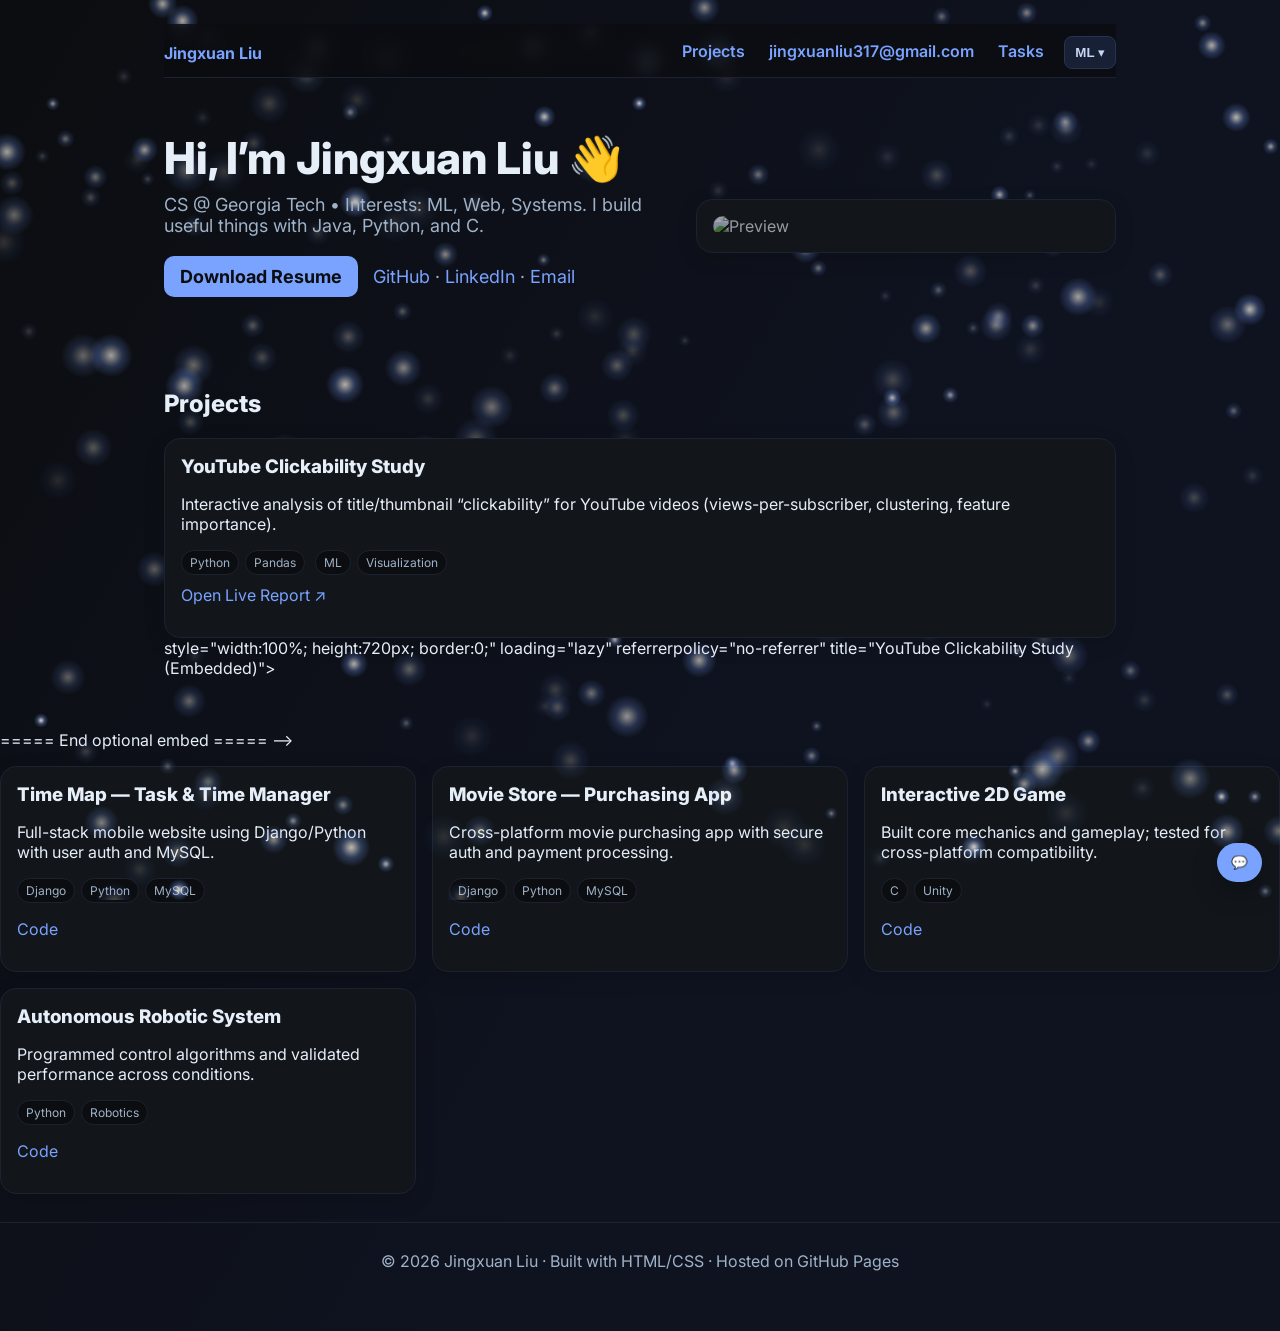
==== commit ce0e8983: "Update index.html" ====
--- a/index.html
+++ b/index.html
@@ -5,21 +5,33 @@
   <meta name="viewport" content="width=device-width,initial-scale=1" />
   <title>Jingxuan Liu — Portfolio</title>
   <meta name="description" content="Personal website and portfolio of Jingxuan Liu." />
+
+  <!-- Fonts -->
   <link rel="preconnect" href="https://fonts.googleapis.com">
-  <link href="https://fonts.googleapis.com/css2?family=Inter:wght@400;600;800&display=swap" rel="stylesheet">
+  <link rel="preconnect" href="https://fonts.gstatic.com" crossorigin>
+  <link href="https://fonts.googleapis.com/css2?family=Inter:wght@400;600;700;800&display=swap" rel="stylesheet">
+
   <style>
     /* Ensure header sits above hero scene/image */
     header { z-index: 200; }
-
-    /* Make sure the dropdown panel is on top of everything under the header */
     .ml-menu-panel { z-index: 1000; }
-
-    /* (Optional) Keep the hero scene below header-level overlays */
     .scene { position: relative; z-index: 0; }
-    
+
     :root { --bg:#0b0d10; --card:#12161b; --text:#e6eef8; --muted:#9fb2c8; --accent:#7aa2ff; }
     * { box-sizing: border-box; }
-    body { margin:0; font-family:Inter, system-ui, -apple-system, Segoe UI, Roboto, Arial, sans-serif; color:var(--text); background:linear-gradient(120deg,#0b0d10,#0f1320 60%); }
+
+    /* Font + rendering fixes */
+    html {
+      font-family: Inter, system-ui, -apple-system, "Segoe UI", Roboto, Arial, sans-serif;
+      -webkit-font-smoothing: antialiased;
+      -moz-osx-font-smoothing: grayscale;
+      text-rendering: optimizeLegibility;
+      font-synthesis-weight: none;
+    }
+    h1, h2, h3 { font-weight: 800; }
+    strong, b  { font-weight: 700; }
+
+    body { margin:0; color:var(--text); background:linear-gradient(120deg,#0b0d10,#0f1320 60%); }
     a { color:var(--accent); text-decoration:none; }
     a:hover { text-decoration:underline; }
     .wrap { max-width:1000px; margin:0 auto; padding:24px; position:relative; z-index:1; }
@@ -38,12 +50,9 @@
     .tag { display:inline-block; font-size:12px; padding:4px 8px; border-radius:999px; background:#0b0d10; border:1px solid #1b2230; color:var(--muted); margin-right:6px; }
     img { width:100%; border-radius:12px; display:block; }
 
-    /* Background starfield canvas */
     #stars{position:fixed; inset:0; z-index:0; pointer-events:none;}
-    /* Lift site content above the canvas */
     .wrap{position:relative; z-index:1;}
 
-    /* Chat widget styles */
     .chat-toggle{position:fixed; right:18px; bottom:18px; z-index:3; border:none; background:var(--accent); color:#0b0d10; font-weight:800; padding:12px 14px; border-radius:999px; box-shadow:0 10px 24px rgba(0,0,0,.35); cursor:pointer;}
     .chatbox{position:fixed; right:18px; bottom:76px; z-index:3; width:min(360px, calc(100vw - 36px)); background:var(--card); border:1px solid #1b2230; border-radius:16px; box-shadow:0 16px 40px rgba(0,0,0,.45); padding:14px;}
     .chatbox-header{display:flex; align-items:center; justify-content:space-between; margin-bottom:8px;}
@@ -53,10 +62,8 @@
     #chat-form input, #chat-form textarea{width:100%; padding:10px; border-radius:10px; border:1px solid #1b2230; background:#0b0d10; color:#e6eef8;}  
     .chat-actions{display:flex; align-items:center; gap:10px;}
     .chat-actions .hint{color:var(--muted);} 
-    /* Toast */
     .toast{position:fixed; left:50%; bottom:24px; transform:translateX(-50%); background:#0b0d10; border:1px solid #1b2230; color:#e6eef8; padding:10px 14px; border-radius:12px; box-shadow:0 10px 24px rgba(0,0,0,.35); z-index:4;}
 
-    /* ====== Scene (light-on + walking silhouette) ====== */
     .scene{ position:relative; overflow:hidden; }
     .scene img{ display:block; width:100%; border-radius:12px; filter:brightness(.65) contrast(1.02); transition:filter 900ms ease; }
     .scene .light{
@@ -104,7 +111,6 @@
       .scene .light{ transition:none; }
     }
 
-    /* ===== ML dropdown (new) ===== */
     .ml-menu{ position:relative; display:inline-block; margin-left:6px; }
     .ml-btn{ font-weight:700; padding:8px 10px; border-radius:8px; background:#182035; border:1px solid #273352; color:#c7d6f3; cursor:pointer; }
     .ml-menu-panel{
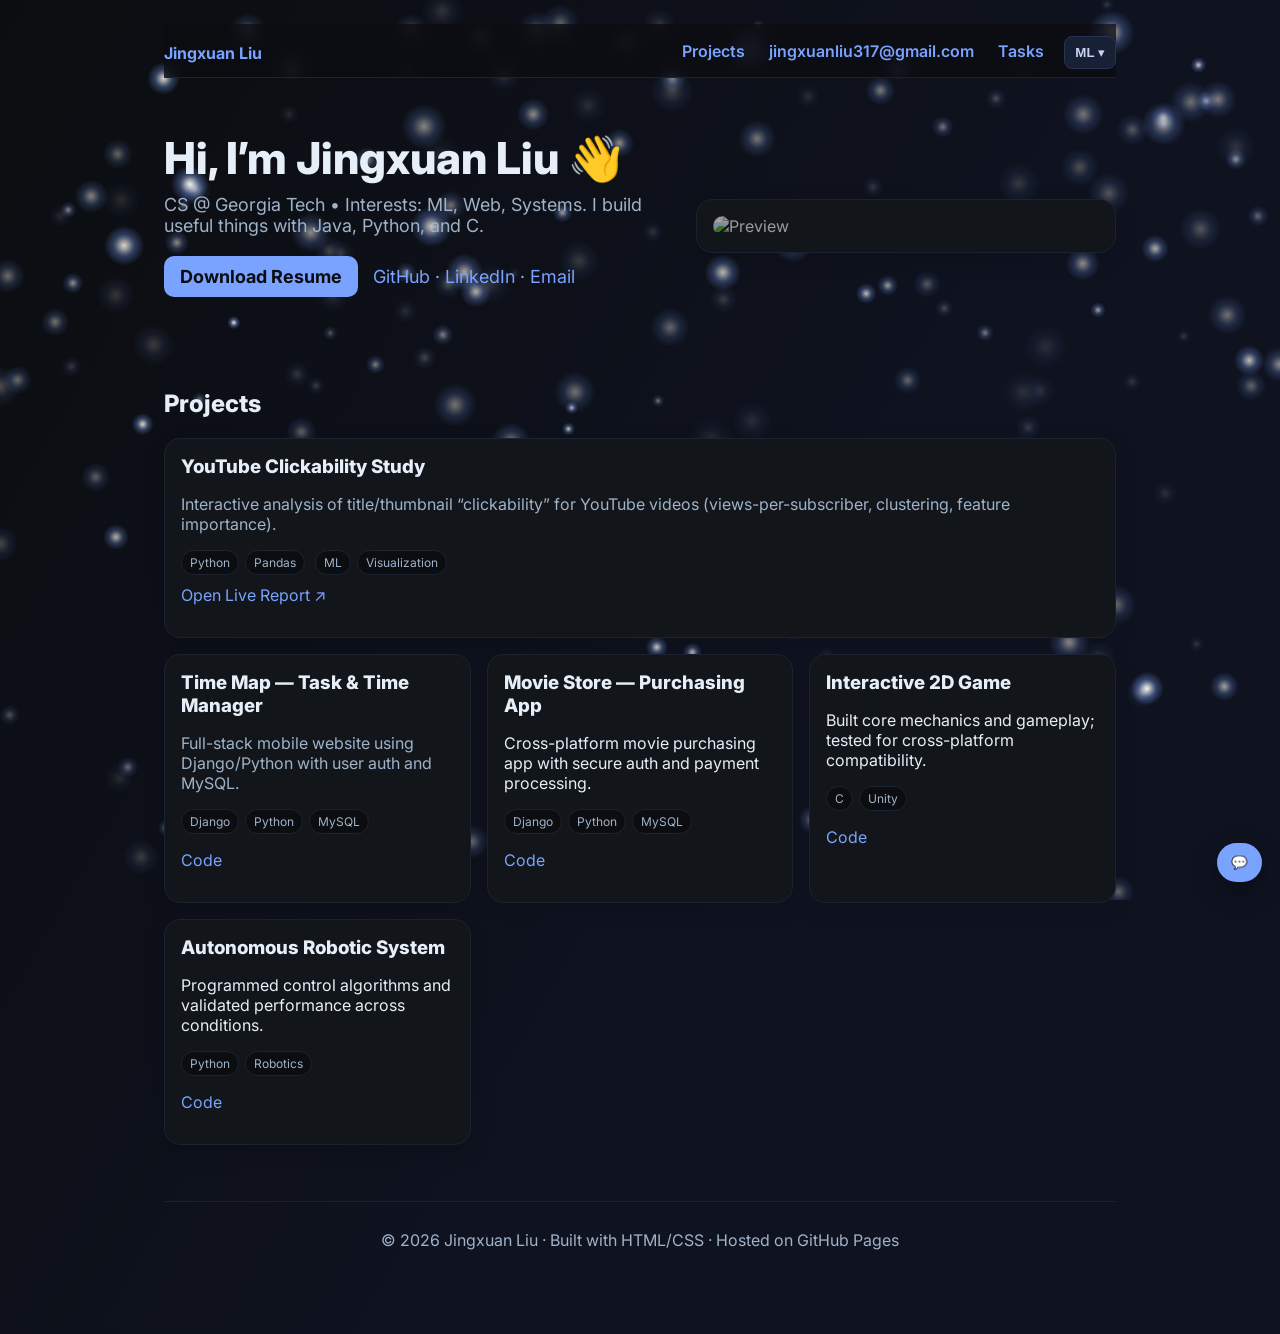
==== commit ffd4660a: "Update index.html" ====
--- a/index.html
+++ b/index.html
@@ -26,7 +26,7 @@
       -webkit-font-smoothing: antialiased;
       -moz-osx-font-smoothing: grayscale;
       text-rendering: optimizeLegibility;
-      font-synthesis-weight: none;
+      font-synthesis-weight: none; /* don’t fake bold */
     }
     h1, h2, h3 { font-weight: 800; }
     strong, b  { font-weight: 700; }
@@ -48,11 +48,14 @@
     section { padding:28px 0; }
     footer { color:var(--muted); padding:28px 0 60px; text-align:center; border-top:1px solid #1b2230; margin-top:28px; }
     .tag { display:inline-block; font-size:12px; padding:4px 8px; border-radius:999px; background:#0b0d10; border:1px solid #1b2230; color:var(--muted); margin-right:6px; }
+    .muted { color:var(--muted); }
     img { width:100%; border-radius:12px; display:block; }
 
+    /* Background starfield canvas */
     #stars{position:fixed; inset:0; z-index:0; pointer-events:none;}
     .wrap{position:relative; z-index:1;}
 
+    /* Chat widget styles */
     .chat-toggle{position:fixed; right:18px; bottom:18px; z-index:3; border:none; background:var(--accent); color:#0b0d10; font-weight:800; padding:12px 14px; border-radius:999px; box-shadow:0 10px 24px rgba(0,0,0,.35); cursor:pointer;}
     .chatbox{position:fixed; right:18px; bottom:76px; z-index:3; width:min(360px, calc(100vw - 36px)); background:var(--card); border:1px solid #1b2230; border-radius:16px; box-shadow:0 16px 40px rgba(0,0,0,.45); padding:14px;}
     .chatbox-header{display:flex; align-items:center; justify-content:space-between; margin-bottom:8px;}
@@ -62,10 +65,14 @@
     #chat-form input, #chat-form textarea{width:100%; padding:10px; border-radius:10px; border:1px solid #1b2230; background:#0b0d10; color:#e6eef8;}  
     .chat-actions{display:flex; align-items:center; gap:10px;}
     .chat-actions .hint{color:var(--muted);} 
+    /* Toast */
     .toast{position:fixed; left:50%; bottom:24px; transform:translateX(-50%); background:#0b0d10; border:1px solid #1b2230; color:#e6eef8; padding:10px 14px; border-radius:12px; box-shadow:0 10px 24px rgba(0,0,0,.35); z-index:4;}
 
+    /* ====== Scene (light-on + walking silhouette) ====== */
     .scene{ position:relative; overflow:hidden; }
     .scene img{ display:block; width:100%; border-radius:12px; filter:brightness(.65) contrast(1.02); transition:filter 900ms ease; }
+
+    /* “Light turns on” overlay */
     .scene .light{
       position:absolute; inset:0; pointer-events:none; opacity:0; transition:opacity 900ms ease;
       background:
@@ -77,6 +84,8 @@
       mix-blend-mode:screen;
       border-radius:12px;
     }
+
+    /* Walking silhouette */
     .walker{
       position:absolute; bottom:6%; left:-28%;
       width:20%; opacity:0;
@@ -87,6 +96,8 @@
     @media (prefers-color-scheme: dark){
       .walker circle,.walker path{ fill:#e6eef8; opacity:.9; }
     }
+
+    /* Activated state */
     .scene-on img{ filter:brightness(1.05) contrast(1.05); }
     .scene-on .light{ opacity:1; }
     .scene-on .walker{
@@ -95,22 +106,29 @@
         walker-x 5.2s ease-in-out forwards,
         walker-bob 750ms ease-in-out infinite;
     }
+
+    /* Horizontal travel */
     @keyframes walker-x{
       0%   { transform:translateX(0) translateY(0) scaleX(1); }
       50%  { transform:translateX(80vw) translateY(0) scaleX(1); }
       55%  { transform:translateX(80vw) translateY(0) scaleX(-1); }
       100% { transform:translateX(15vw) translateY(0) scaleX(-1); }
     }
+
+    /* Subtle bob */
     @keyframes walker-bob{
       0%,100% { transform:translateX(var(--walker-x,0)) translateY(0) scaleX(var(--walker-flip,1)); }
       50%     { transform:translateX(var(--walker-x,0)) translateY(-2px) scaleX(var(--walker-flip,1)); }
     }
+
+    /* Respect reduced motion */
     @media (prefers-reduced-motion: reduce){
       .scene-on .walker{ animation:none; }
       .scene img{ transition:none; }
       .scene .light{ transition:none; }
     }
 
+    /* ===== ML dropdown (new) ===== */
     .ml-menu{ position:relative; display:inline-block; margin-left:6px; }
     .ml-btn{ font-weight:700; padding:8px 10px; border-radius:8px; background:#182035; border:1px solid #273352; color:#c7d6f3; cursor:pointer; }
     .ml-menu-panel{
@@ -174,7 +192,7 @@
       <section id="projects">
         <h2>Projects</h2>
 
-        <!-- ===== New: YouTube Clickability Study (works everywhere) ===== -->
+        <!-- ===== YouTube Clickability Study ===== -->
         <article class="card">
           <h3>YouTube Clickability Study</h3>
           <p class="muted">Interactive analysis of title/thumbnail “clickability” for YouTube videos (views-per-subscriber, clustering, feature importance).</p>
@@ -182,26 +200,28 @@
             <span class="tag">Python</span><span class="tag">Pandas</span>
             <span class="tag">ML</span><span class="tag">Visualization</span>
           </div>
-          <!-- Optional: add a local preview image you capture: /assets/clickability-preview.jpg -->
-          <!-- <a href="https://github.gatech.edu/pages/sjin308/YouTube_Clickability_Study" target="_blank" rel="noopener">
+          <!-- Optional: add a local preview image and link out -->
+          <!--
+          <a href="https://github.gatech.edu/pages/sjin308/YouTube_Clickability_Study" target="_blank" rel="noopener">
             <img src="/assets/clickability-preview.jpg" alt="Preview of YouTube Clickability Study" />
-          </a> -->
+          </a>
+          -->
           <p style="margin-top:10px;">
-            <a href="https://github.gatech.edu/pages/sjin308/YouTube_Clickability_Study"
-               target="_blank" rel="noopener">Open Live Report ↗</a>
+            <a href="https://github.gatech.edu/pages/sjin308/YouTube_Clickability_Study" target="_blank" rel="noopener">Open Live Report ↗</a>
           </p>
         </article>
 
-        <!-- ===== If you later mirror the report to hosting you control, you can embed it: =====
-        <div class="card" style="padding:0; overflow:hidden; margin-top:16px;">
-          <iframe
-            src="https://your-embed-hosting.example/"  <!-- replace with your mirrored URL -->
-            style="width:100%; height:720px; border:0;"
-            loading="lazy" referrerpolicy="no-referrer"
-            title="YouTube Clickability Study (Embedded)">
-          </iframe>
-        </div>
-        ===== End optional embed ===== -->
+        <!-- Safe placeholder for a future embed (no nested comments) -->
+        <template id="clickability-embed">
+          <div class="card" style="padding:0; overflow:hidden; margin-top:16px;">
+            <iframe
+              src="https://your-embed-hosting.example/"  <!-- replace with your mirrored URL when you control headers -->
+              style="width:100%; height:720px; border:0;"
+              loading="lazy" referrerpolicy="no-referrer"
+              title="YouTube Clickability Study (Embedded)">
+            </iframe>
+          </div>
+        </template>
 
         <div class="grid grid-3" style="margin-top:16px;">
           <article class="card">
@@ -585,9 +605,11 @@
     toggle(menu.style.display !== 'block');
   });
 
+  // close on outside click
   document.addEventListener('click', (e)=>{
     if(!menu.contains(e.target) && e.target !== btn) toggle(false);
   });
+  // close on Escape
   document.addEventListener('keydown', (e)=>{ if(e.key === 'Escape') toggle(false); });
 })();
   </script>
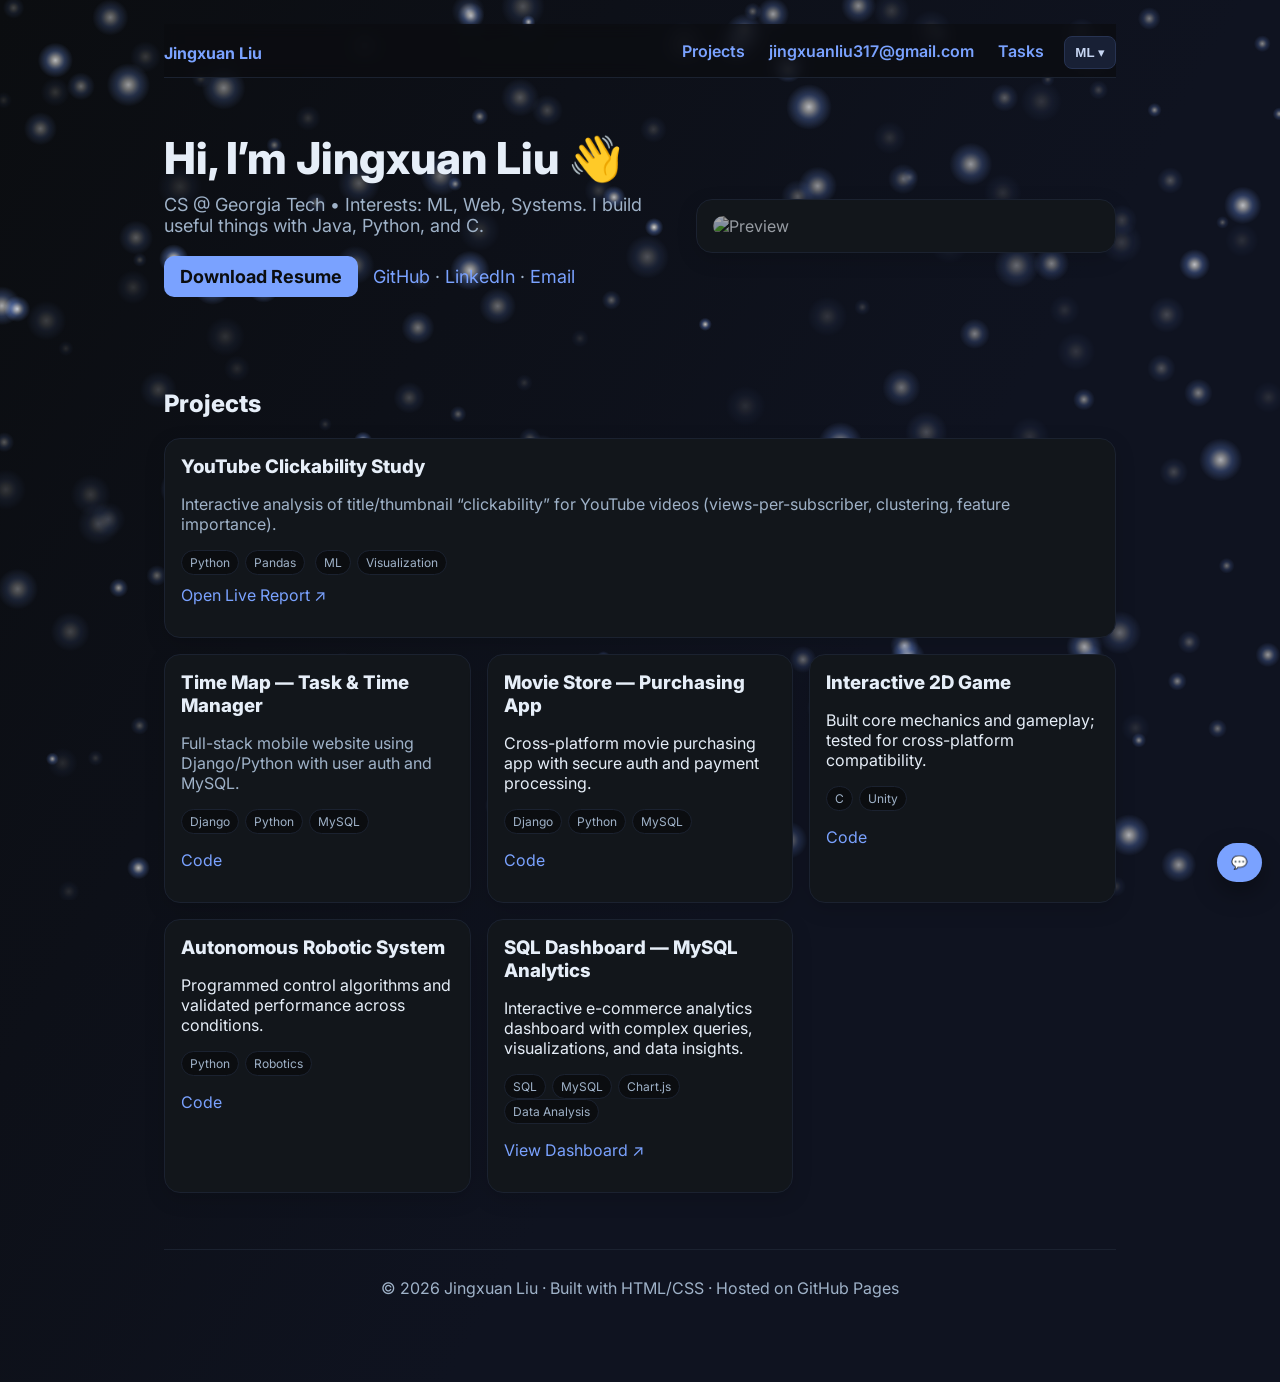
==== commit 818a9fa9: "Add SQL Dashboard project - MySQL analytics with interactive queries and visualizations" ====
--- a/index.html
+++ b/index.html
@@ -152,7 +152,6 @@
         <a href="#projects">Projects</a>
         <a href="mailto:jingxuanliu317@gmail.com" aria-label="Email Jingxuan Liu">jingxuanliu317@gmail.com</a>
         <a href="/tasks.html" aria-label="Task dashboard">Tasks</a>
-
         <!-- ===== ML DROPDOWN ===== -->
         <div class="ml-menu">
           <button id="ml-btn" class="ml-btn" type="button" aria-haspopup="true" aria-expanded="false">ML ▾</button>
@@ -258,6 +257,16 @@
               <span class="tag">Python</span><span class="tag">Robotics</span>
             </div>
             <p><a href="https://github.com/jingxuanliu1">Code</a></p>
+          </article>
+
+          <article class="card">
+            <h3>SQL Dashboard — MySQL Analytics</h3>
+            <p>Interactive e-commerce analytics dashboard with complex queries, visualizations, and data insights.</p>
+            <div>
+              <span class="tag">SQL</span><span class="tag">MySQL</span><span class="tag">Chart.js</span>
+              <span class="tag">Data Analysis</span>
+            </div>
+            <p><a href="/sql-demo.html">View Dashboard ↗</a></p>
           </article>
         </div>
       </section>
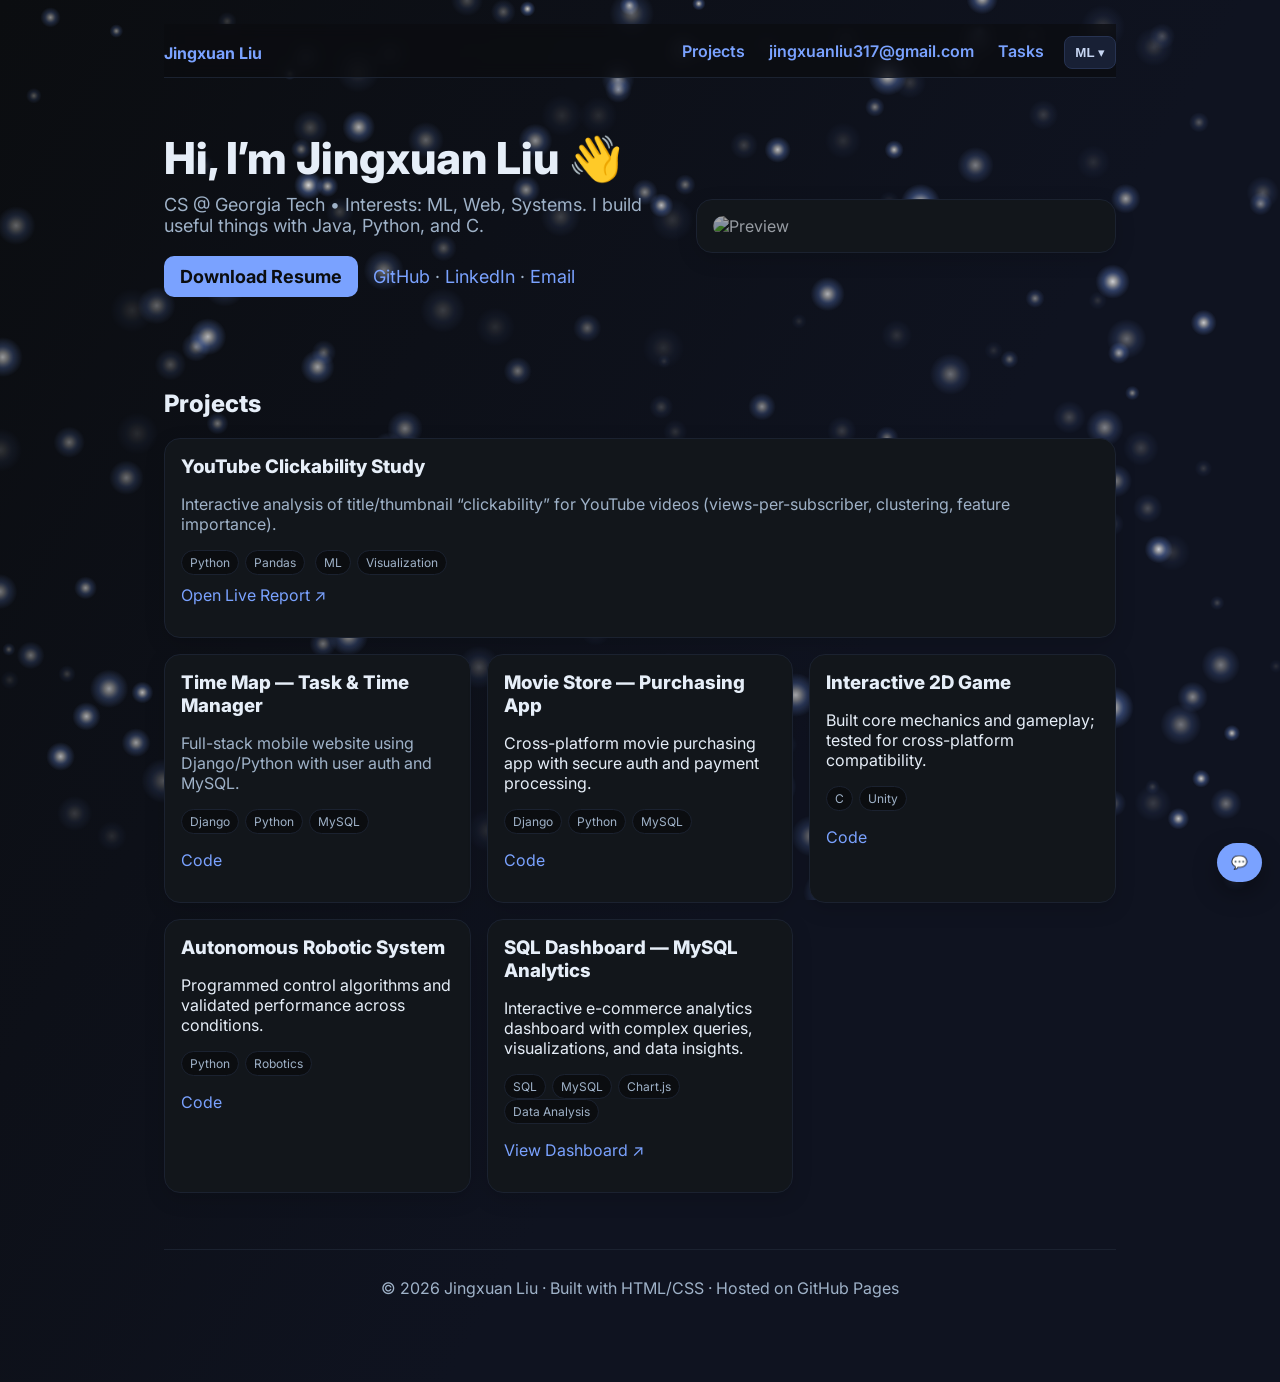
==== commit 8e9b2d9b: "Update index.html" ====
--- a/index.html
+++ b/index.html
@@ -169,7 +169,7 @@
           <h1>Hi, I’m Jingxuan Liu 👋</h1>
           <p>CS @ Georgia Tech • Interests: ML, Web, Systems. I build useful things with Java, Python, and C.</p>
           <p>
-            <a class="btn" href="/resume.pdf" download target="_blank" rel="noopener">Download Resume</a>
+            <a class="btn" href="resume.pdf" download target="_blank" rel="noopener">Download Resume</a>
             &nbsp;&nbsp;<a href="https://github.com/jingxuanliu1">GitHub</a> ·
             <a href="https://www.linkedin.com/in/jing-xuan-liu/" target="_blank" rel="noopener" aria-label="Jingxuan Liu on LinkedIn">LinkedIn</a> ·
             <a href="mailto:jingxuanliu317@gmail.com">Email</a>
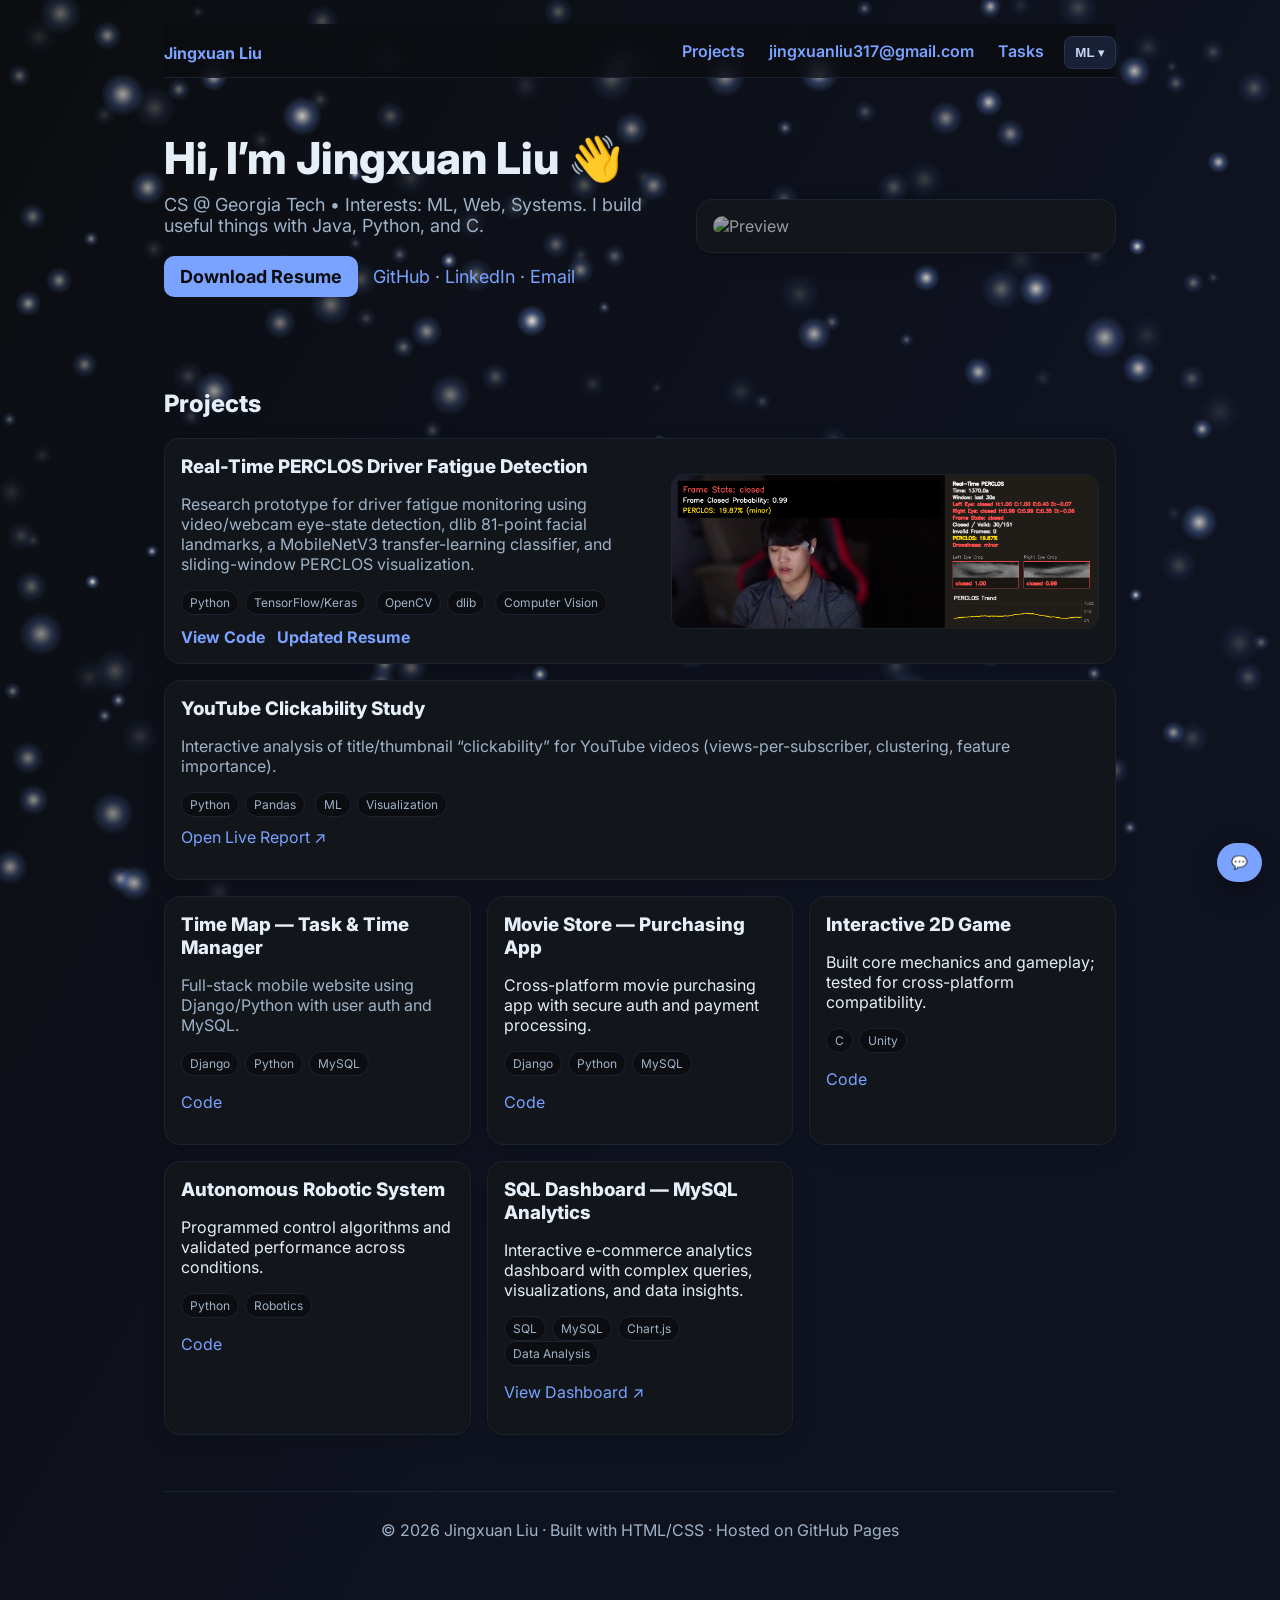
==== commit 43c579bb: "Update resume and add PERCLOS research project" ====
--- a/index.html
+++ b/index.html
@@ -45,6 +45,11 @@
     @media (min-width:800px){ .grid-3{ grid-template-columns:repeat(3,1fr); } .grid-2{ grid-template-columns:repeat(2,1fr);} }
     .card { background:var(--card); border:1px solid #1b2230; border-radius:16px; padding:16px; box-shadow: 0 6px 20px rgba(0,0,0,.15); }
     .card h3 { margin:0 0 8px; }
+    .featured-card { display:grid; gap:18px; align-items:center; margin:16px 0; }
+    .featured-card img { border:1px solid #1b2230; background:#0b0d10; }
+    .project-links { display:flex; flex-wrap:wrap; gap:12px; margin-top:12px; }
+    .project-links a { font-weight:700; }
+    @media (min-width:800px){ .featured-card{ grid-template-columns:1.05fr .95fr; } }
     section { padding:28px 0; }
     footer { color:var(--muted); padding:28px 0 60px; text-align:center; border-top:1px solid #1b2230; margin-top:28px; }
     .tag { display:inline-block; font-size:12px; padding:4px 8px; border-radius:999px; background:#0b0d10; border:1px solid #1b2230; color:var(--muted); margin-right:6px; }
@@ -190,6 +195,28 @@
 
       <section id="projects">
         <h2>Projects</h2>
+
+        <!-- ===== PERCLOS Driver Fatigue Detection ===== -->
+        <article class="card featured-card">
+          <div>
+            <h3>Real-Time PERCLOS Driver Fatigue Detection</h3>
+            <p class="muted">
+              Research prototype for driver fatigue monitoring using video/webcam eye-state detection,
+              dlib 81-point facial landmarks, a MobileNetV3 transfer-learning classifier, and sliding-window
+              PERCLOS visualization.
+            </p>
+            <div>
+              <span class="tag">Python</span><span class="tag">TensorFlow/Keras</span>
+              <span class="tag">OpenCV</span><span class="tag">dlib</span>
+              <span class="tag">Computer Vision</span>
+            </div>
+            <div class="project-links">
+              <a href="https://github.com/jingxuanliu1/perclos-fatigue-detection" target="_blank" rel="noopener">View Code</a>
+              <a href="resume.pdf" target="_blank" rel="noopener">Updated Resume</a>
+            </div>
+          </div>
+          <img src="/assets/perclos-demo.png" alt="PERCLOS driver fatigue detection demo with eye predictions and trend graph" />
+        </article>
 
         <!-- ===== YouTube Clickability Study ===== -->
         <article class="card">
@@ -214,7 +241,7 @@
         <template id="clickability-embed">
           <div class="card" style="padding:0; overflow:hidden; margin-top:16px;">
             <iframe
-              src="https://your-embed-hosting.example/"  <!-- replace with your mirrored URL when you control headers -->
+              src="https://your-embed-hosting.example/"
               style="width:100%; height:720px; border:0;"
               loading="lazy" referrerpolicy="no-referrer"
               title="YouTube Clickability Study (Embedded)">
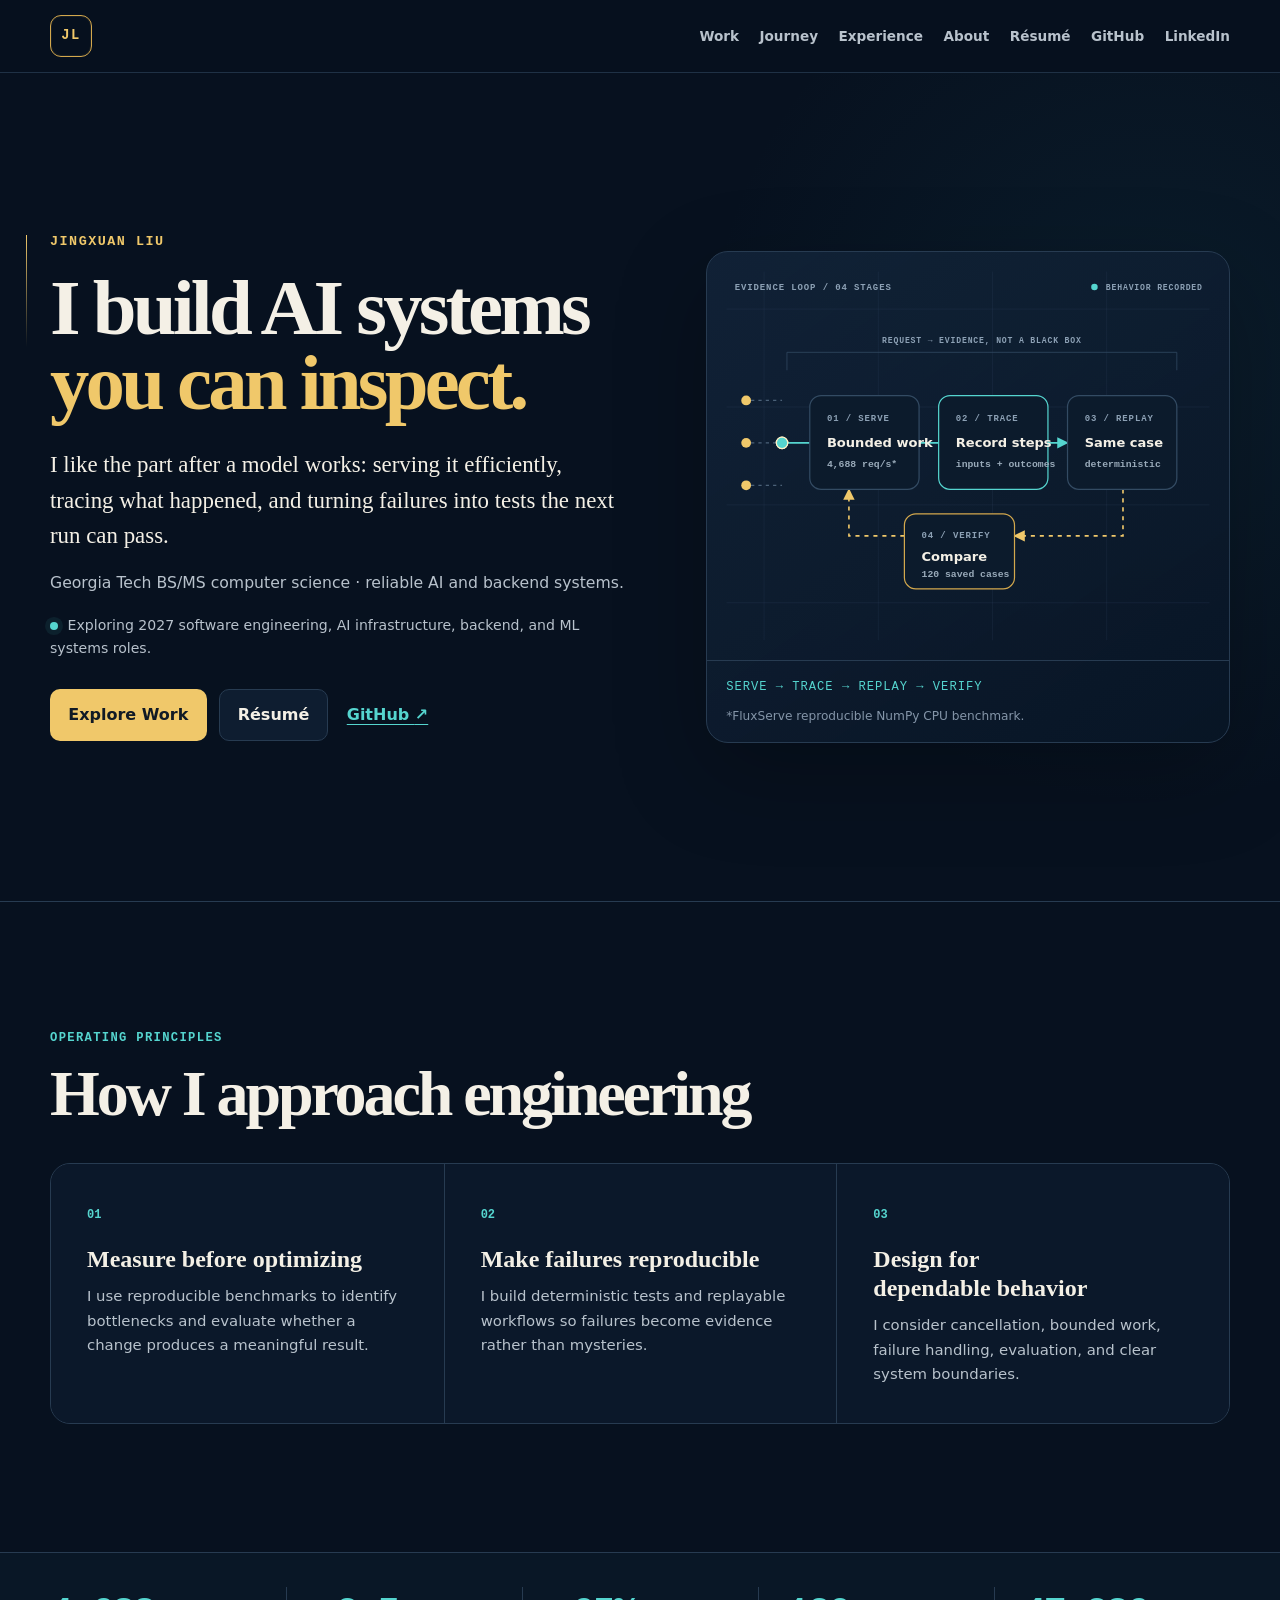
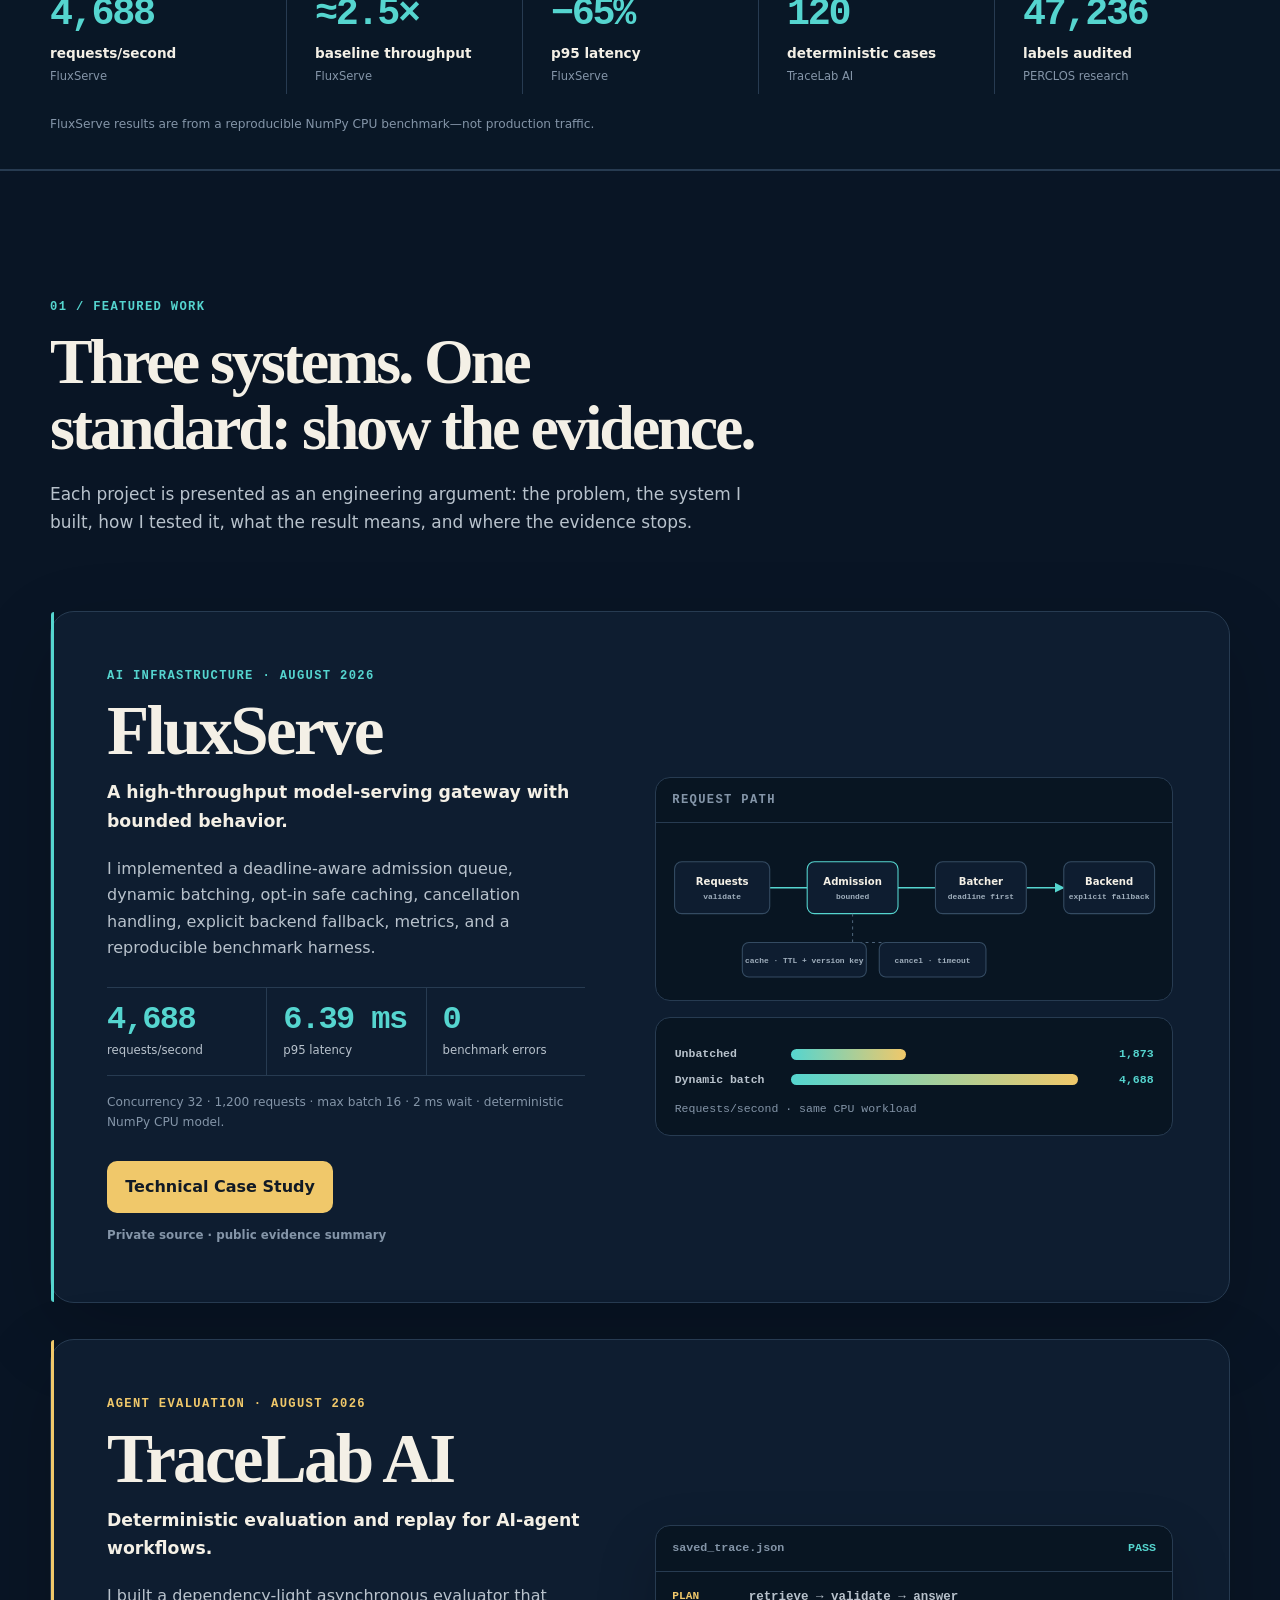
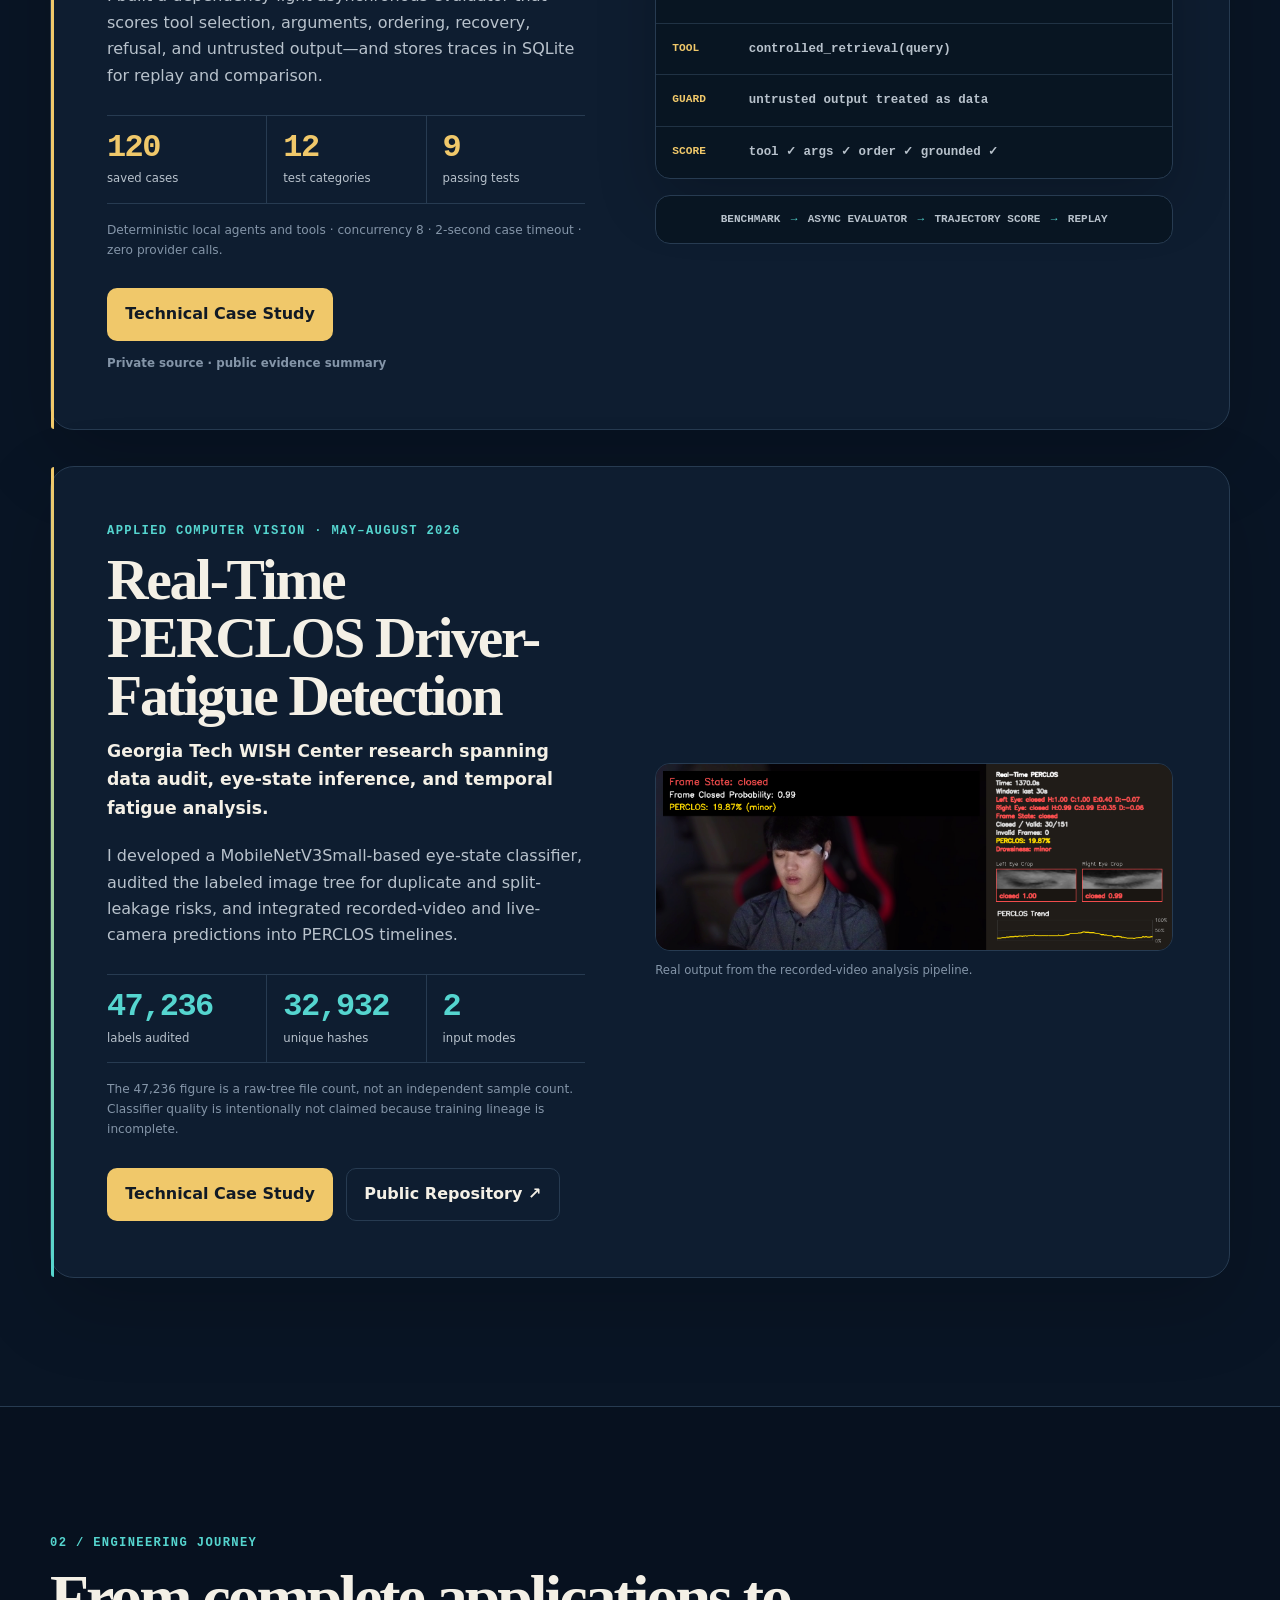
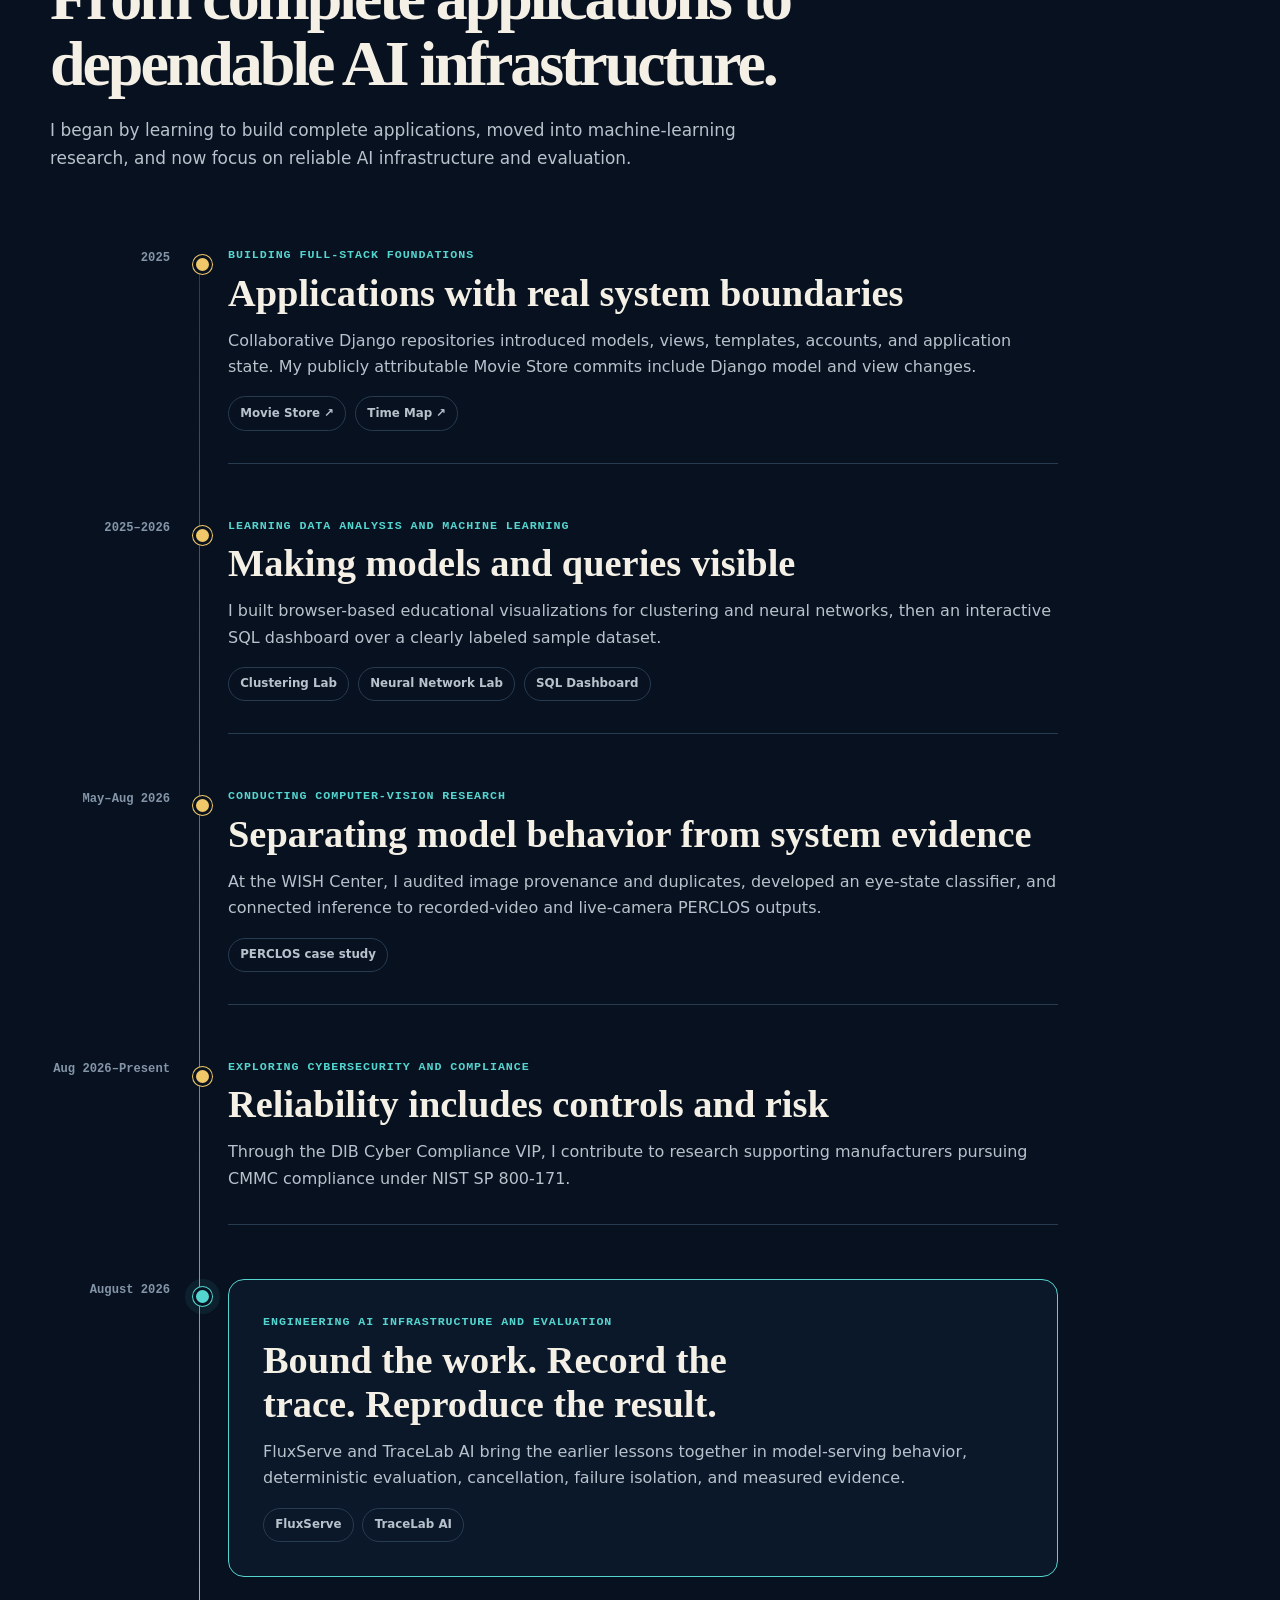
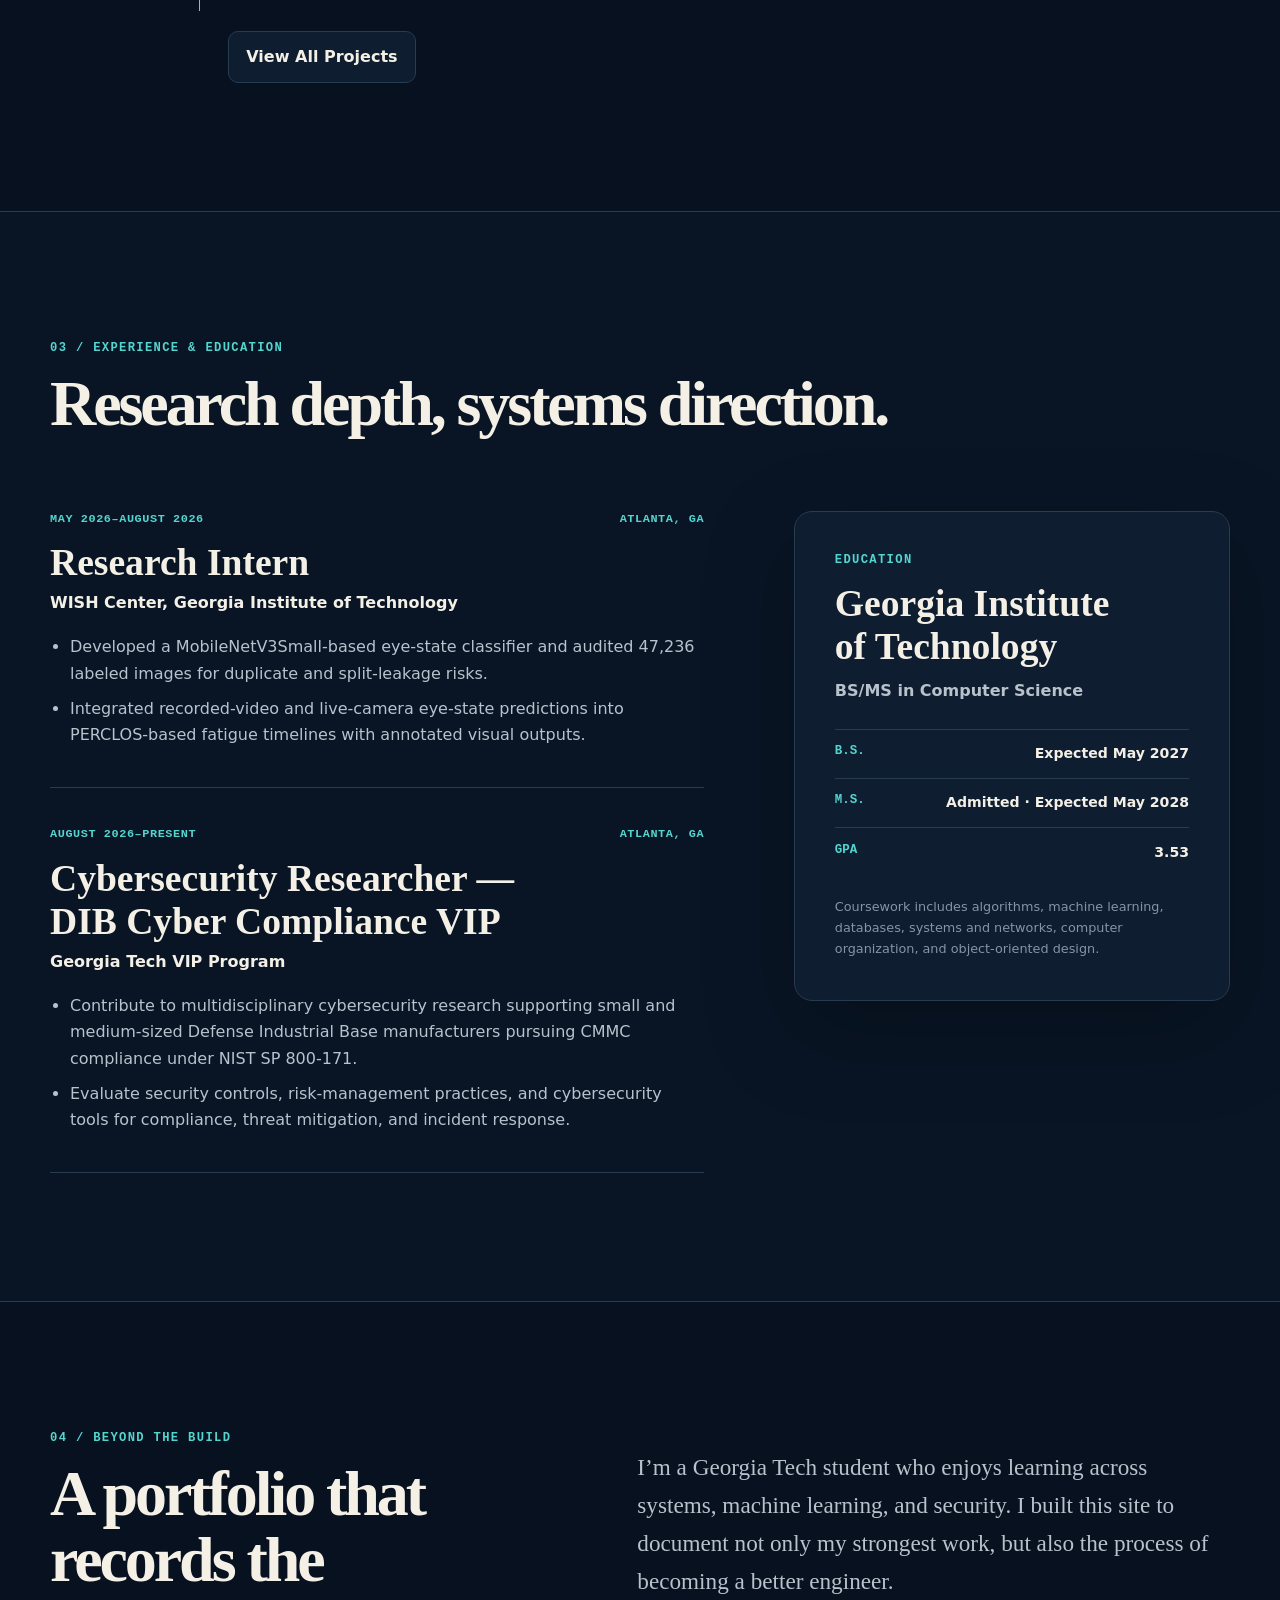
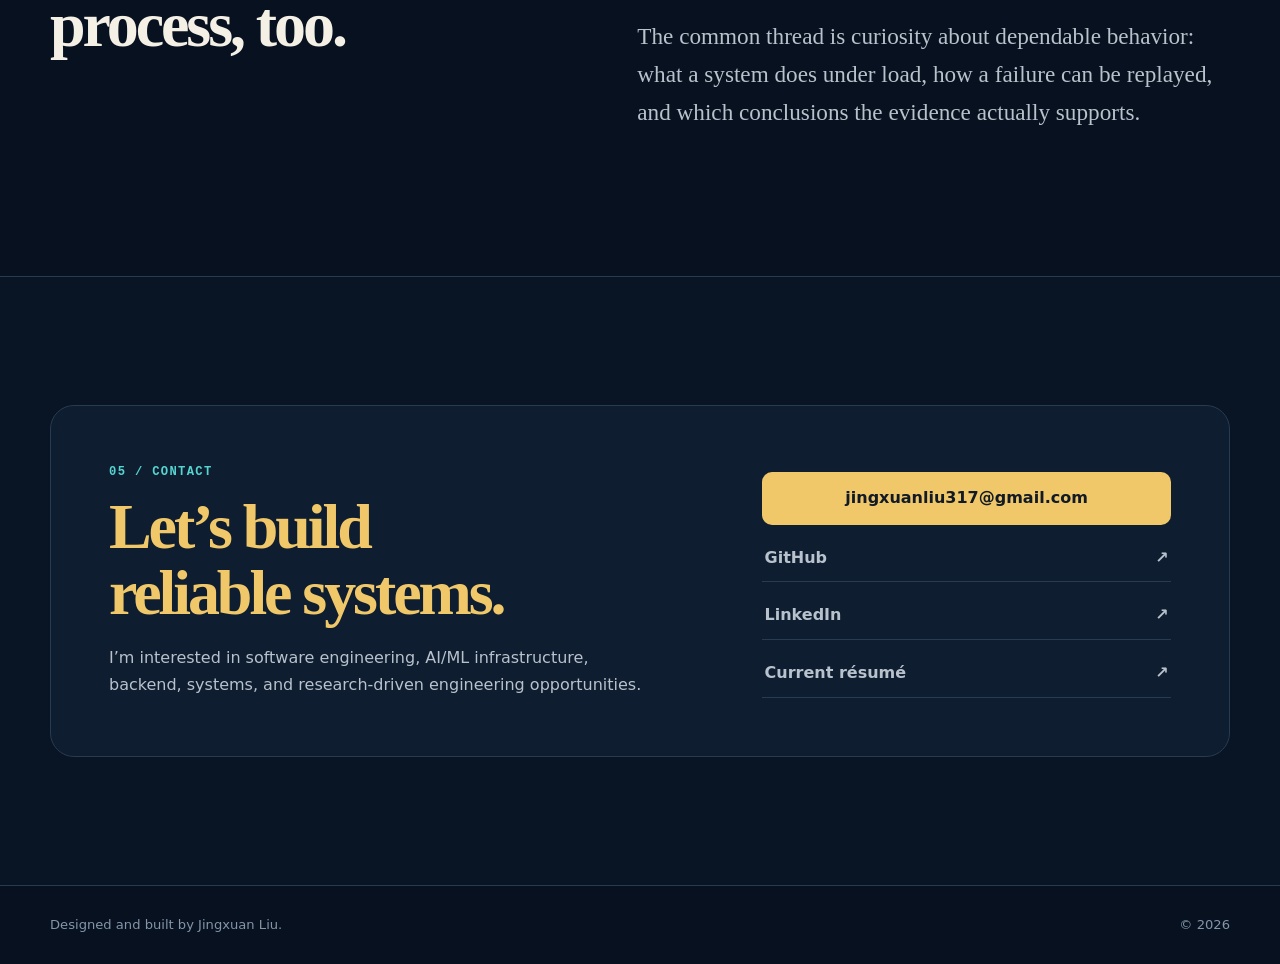
==== commit 359bf2db: "Redesign portfolio and publish 2028 resume" ====
--- a/index.html
+++ b/index.html
@@ -1,653 +1,361 @@
 <!doctype html>
 <html lang="en">
 <head>
-  <meta charset="utf-8" />
-  <meta name="viewport" content="width=device-width,initial-scale=1" />
-  <title>Jingxuan Liu — Portfolio</title>
-  <meta name="description" content="Personal website and portfolio of Jingxuan Liu." />
-
-  <!-- Fonts -->
-  <link rel="preconnect" href="https://fonts.googleapis.com">
-  <link rel="preconnect" href="https://fonts.gstatic.com" crossorigin>
-  <link href="https://fonts.googleapis.com/css2?family=Inter:wght@400;600;700;800&display=swap" rel="stylesheet">
-
-  <style>
-    /* Ensure header sits above hero scene/image */
-    header { z-index: 200; }
-    .ml-menu-panel { z-index: 1000; }
-    .scene { position: relative; z-index: 0; }
-
-    :root { --bg:#0b0d10; --card:#12161b; --text:#e6eef8; --muted:#9fb2c8; --accent:#7aa2ff; }
-    * { box-sizing: border-box; }
-
-    /* Font + rendering fixes */
-    html {
-      font-family: Inter, system-ui, -apple-system, "Segoe UI", Roboto, Arial, sans-serif;
-      -webkit-font-smoothing: antialiased;
-      -moz-osx-font-smoothing: grayscale;
-      text-rendering: optimizeLegibility;
-      font-synthesis-weight: none; /* don’t fake bold */
-    }
-    h1, h2, h3 { font-weight: 800; }
-    strong, b  { font-weight: 700; }
-
-    body { margin:0; color:var(--text); background:linear-gradient(120deg,#0b0d10,#0f1320 60%); }
-    a { color:var(--accent); text-decoration:none; }
-    a:hover { text-decoration:underline; }
-    .wrap { max-width:1000px; margin:0 auto; padding:24px; position:relative; z-index:1; }
-    header { display:flex; align-items:center; justify-content:space-between; gap:16px; padding:12px 0 8px; position:sticky; top:0; background:rgba(11,13,16,0.75); backdrop-filter: blur(8px); border-bottom:1px solid #1b2230; }
-    nav a { margin:0 10px; font-weight:600; }
-    .hero { padding:56px 0 24px; display:grid; grid-template-columns:1.2fr 1fr; gap:28px; align-items:center; }
-    .hero h1 { margin:0 0 12px; font-size:44px; line-height:1.1; }
-    .hero p { color:var(--muted); margin:0 0 20px; font-size:18px; }
-    .btn { display:inline-block; padding:10px 16px; border-radius:10px; background:var(--accent); color:#0b0d10; font-weight:700; border:none; cursor:pointer; }
-    .grid { display:grid; gap:16px; }
-    @media (min-width:800px){ .grid-3{ grid-template-columns:repeat(3,1fr); } .grid-2{ grid-template-columns:repeat(2,1fr);} }
-    .card { background:var(--card); border:1px solid #1b2230; border-radius:16px; padding:16px; box-shadow: 0 6px 20px rgba(0,0,0,.15); }
-    .card h3 { margin:0 0 8px; }
-    .featured-card { display:grid; gap:18px; align-items:center; margin:16px 0; }
-    .featured-card img { border:1px solid #1b2230; background:#0b0d10; }
-    .project-links { display:flex; flex-wrap:wrap; gap:12px; margin-top:12px; }
-    .project-links a { font-weight:700; }
-    @media (min-width:800px){ .featured-card{ grid-template-columns:1.05fr .95fr; } }
-    section { padding:28px 0; }
-    footer { color:var(--muted); padding:28px 0 60px; text-align:center; border-top:1px solid #1b2230; margin-top:28px; }
-    .tag { display:inline-block; font-size:12px; padding:4px 8px; border-radius:999px; background:#0b0d10; border:1px solid #1b2230; color:var(--muted); margin-right:6px; }
-    .muted { color:var(--muted); }
-    img { width:100%; border-radius:12px; display:block; }
-
-    /* Background starfield canvas */
-    #stars{position:fixed; inset:0; z-index:0; pointer-events:none;}
-    .wrap{position:relative; z-index:1;}
-
-    /* Chat widget styles */
-    .chat-toggle{position:fixed; right:18px; bottom:18px; z-index:3; border:none; background:var(--accent); color:#0b0d10; font-weight:800; padding:12px 14px; border-radius:999px; box-shadow:0 10px 24px rgba(0,0,0,.35); cursor:pointer;}
-    .chatbox{position:fixed; right:18px; bottom:76px; z-index:3; width:min(360px, calc(100vw - 36px)); background:var(--card); border:1px solid #1b2230; border-radius:16px; box-shadow:0 16px 40px rgba(0,0,0,.45); padding:14px;}
-    .chatbox-header{display:flex; align-items:center; justify-content:space-between; margin-bottom:8px;}
-    .chatbox-header button{background:transparent; border:1px solid #1b2230; color:var(--muted); border-radius:8px; padding:4px 8px; cursor:pointer;}
-    #chat-form label{display:block; margin:8px 0;}
-    #chat-form span{display:block; font-size:12px; color:var(--muted); margin-bottom:6px;}
-    #chat-form input, #chat-form textarea{width:100%; padding:10px; border-radius:10px; border:1px solid #1b2230; background:#0b0d10; color:#e6eef8;}  
-    .chat-actions{display:flex; align-items:center; gap:10px;}
-    .chat-actions .hint{color:var(--muted);} 
-    /* Toast */
-    .toast{position:fixed; left:50%; bottom:24px; transform:translateX(-50%); background:#0b0d10; border:1px solid #1b2230; color:#e6eef8; padding:10px 14px; border-radius:12px; box-shadow:0 10px 24px rgba(0,0,0,.35); z-index:4;}
-
-    /* ====== Scene (light-on + walking silhouette) ====== */
-    .scene{ position:relative; overflow:hidden; }
-    .scene img{ display:block; width:100%; border-radius:12px; filter:brightness(.65) contrast(1.02); transition:filter 900ms ease; }
-
-    /* “Light turns on” overlay */
-    .scene .light{
-      position:absolute; inset:0; pointer-events:none; opacity:0; transition:opacity 900ms ease;
-      background:
-        radial-gradient(120% 120% at 60% 35%,
-          rgba(255,255,220,.35) 0%,
-          rgba(255,255,220,.15) 35%,
-          rgba(0,0,0,.05) 60%,
-          rgba(0,0,0,.25) 100%);
-      mix-blend-mode:screen;
-      border-radius:12px;
-    }
-
-    /* Walking silhouette */
-    .walker{
-      position:absolute; bottom:6%; left:-28%;
-      width:20%; opacity:0;
-      filter:drop-shadow(0 2px 2px rgba(0,0,0,.35));
-      transform:translateX(0) translateY(0) scaleX(1);
-    }
-    .walker circle,.walker path{ fill:#0b0d10; }
-    @media (prefers-color-scheme: dark){
-      .walker circle,.walker path{ fill:#e6eef8; opacity:.9; }
-    }
-
-    /* Activated state */
-    .scene-on img{ filter:brightness(1.05) contrast(1.05); }
-    .scene-on .light{ opacity:1; }
-    .scene-on .walker{
-      opacity:1;
-      animation:
-        walker-x 5.2s ease-in-out forwards,
-        walker-bob 750ms ease-in-out infinite;
-    }
-
-    /* Horizontal travel */
-    @keyframes walker-x{
-      0%   { transform:translateX(0) translateY(0) scaleX(1); }
-      50%  { transform:translateX(80vw) translateY(0) scaleX(1); }
-      55%  { transform:translateX(80vw) translateY(0) scaleX(-1); }
-      100% { transform:translateX(15vw) translateY(0) scaleX(-1); }
-    }
-
-    /* Subtle bob */
-    @keyframes walker-bob{
-      0%,100% { transform:translateX(var(--walker-x,0)) translateY(0) scaleX(var(--walker-flip,1)); }
-      50%     { transform:translateX(var(--walker-x,0)) translateY(-2px) scaleX(var(--walker-flip,1)); }
-    }
-
-    /* Respect reduced motion */
-    @media (prefers-reduced-motion: reduce){
-      .scene-on .walker{ animation:none; }
-      .scene img{ transition:none; }
-      .scene .light{ transition:none; }
-    }
-
-    /* ===== ML dropdown (new) ===== */
-    .ml-menu{ position:relative; display:inline-block; margin-left:6px; }
-    .ml-btn{ font-weight:700; padding:8px 10px; border-radius:8px; background:#182035; border:1px solid #273352; color:#c7d6f3; cursor:pointer; }
-    .ml-menu-panel{
-      position:absolute; right:0; top:110%;
-      background:#12161b; border:1px solid #1b2230; border-radius:10px;
-      padding:8px; min-width:240px; display:none;
-      box-shadow:0 10px 28px rgba(0,0,0,.35); z-index:10;
-    }
-    .ml-item{ display:block; padding:8px 10px; color:#e6eef8; border-radius:8px; }
-    .ml-item:hover{ background:#0f1423; text-decoration:none; }
-  </style>
+  <meta charset="utf-8">
+  <meta name="viewport" content="width=device-width, initial-scale=1">
+  <title>Jingxuan Liu | Reliable AI Systems Engineer</title>
+  <meta name="description" content="Jingxuan Liu is a Georgia Tech BS/MS computer science student engineering reliable AI infrastructure, backend systems, agent evaluation, cybersecurity, and trustworthy machine learning.">
+  <meta name="theme-color" content="#07111f">
+  <link rel="canonical" href="https://jingxuanliu1.github.io/">
+  <meta property="og:type" content="website">
+  <meta property="og:url" content="https://jingxuanliu1.github.io/">
+  <meta property="og:title" content="Jingxuan Liu | Reliable AI Systems Engineer">
+  <meta property="og:description" content="Signals, traces, and dependable systems—from model serving to deterministic agent evaluation and applied computer vision.">
+  <meta property="og:image" content="https://jingxuanliu1.github.io/assets/og.png">
+  <meta property="og:image:alt" content="Jingxuan Liu — Software Engineer Building Reliable AI Systems">
+  <meta name="twitter:card" content="summary_large_image">
+  <meta name="twitter:title" content="Jingxuan Liu | Reliable AI Systems Engineer">
+  <meta name="twitter:description" content="Signals, traces, and dependable systems—from model serving to deterministic agent evaluation and applied computer vision.">
+  <meta name="twitter:image" content="https://jingxuanliu1.github.io/assets/og.png">
+  <link rel="icon" href="/assets/favicon.svg" type="image/svg+xml">
+  <link rel="stylesheet" href="/styles.css">
+  <script>document.documentElement.classList.add('js');</script>
+  <script type="application/ld+json">
+  {
+    "@context": "https://schema.org",
+    "@type": "Person",
+    "name": "Jingxuan Liu",
+    "url": "https://jingxuanliu1.github.io/",
+    "email": "mailto:jingxuanliu317@gmail.com",
+    "sameAs": [
+      "https://github.com/jingxuanliu1",
+      "https://www.linkedin.com/in/jing-xuan-liu/"
+    ],
+    "affiliation": {
+      "@type": "CollegeOrUniversity",
+      "name": "Georgia Institute of Technology"
+    },
+    "knowsAbout": ["AI systems", "model serving", "agent evaluation", "backend systems", "computer vision", "cybersecurity"]
+  }
+  </script>
 </head>
 <body>
-  <!-- Animated starfield background -->
-  <canvas id="stars" aria-hidden="true"></canvas>
-
-  <div class="wrap">
-    <header>
-      <div><a href="https://www.linkedin.com/in/jing-xuan-liu/" target="_blank" rel="noopener"><strong>Jingxuan Liu</strong></a></div>
-      <nav>
-        <a href="#projects">Projects</a>
-        <a href="mailto:jingxuanliu317@gmail.com" aria-label="Email Jingxuan Liu">jingxuanliu317@gmail.com</a>
-        <a href="/tasks.html" aria-label="Task dashboard">Tasks</a>
-        <!-- ===== ML DROPDOWN ===== -->
-        <div class="ml-menu">
-          <button id="ml-btn" class="ml-btn" type="button" aria-haspopup="true" aria-expanded="false">ML ▾</button>
-          <div id="ml-menu" class="ml-menu-panel" role="menu" aria-label="Machine Learning pages">
-            <a href="/ml-viz.html" class="ml-item" role="menuitem">Clustering — K-Means / GMM / DBSCAN</a>
-            <a href="/ml-nn.html"  class="ml-item" role="menuitem">Neural Network — Regression + “Lottery”</a>
-          </div>
-        </div>
+  <a class="skip-link" href="#main-content">Skip to content</a>
+
+  <header class="site-header">
+    <div class="nav-shell">
+      <a class="brand" href="#top" aria-label="JL — Jingxuan Liu, home">JL</a>
+      <button class="nav-toggle" type="button" aria-expanded="false" aria-controls="primary-nav">
+        <span class="sr-only">Toggle navigation</span>
+        <span aria-hidden="true"></span><span aria-hidden="true"></span><span aria-hidden="true"></span>
+      </button>
+      <nav id="primary-nav" class="primary-nav" aria-label="Primary navigation">
+        <a href="#work">Work</a>
+        <a href="#journey">Journey</a>
+        <a href="#experience">Experience</a>
+        <a href="#about">About</a>
+        <a href="/resume.pdf" target="_blank" rel="noopener">Résumé</a>
+        <a href="https://github.com/jingxuanliu1" target="_blank" rel="noopener">GitHub</a>
+        <a href="https://www.linkedin.com/in/jing-xuan-liu/" target="_blank" rel="noopener">LinkedIn</a>
       </nav>
-    </header>
-
-    <main>
-      <section class="hero">
+    </div>
+  </header>
+
+  <main id="main-content">
+    <section id="top" class="hero section-shell" aria-labelledby="hero-title">
+      <div class="hero-copy">
+        <p class="hero-name">Jingxuan Liu</p>
+        <h1 id="hero-title">I build AI systems <span>you can inspect.</span></h1>
+        <p class="hero-lede">I like the part after a model works: serving it efficiently, tracing what happened, and turning failures into tests the next run can pass.</p>
+        <p class="hero-context">Georgia Tech BS/MS computer science · reliable AI and backend systems.</p>
+        <p class="availability"><span aria-hidden="true"></span>Exploring 2027 software engineering, AI infrastructure, backend, and ML systems roles.</p>
+        <div class="hero-actions">
+          <a class="button button-primary" href="#work">Explore Work</a>
+          <a class="button button-secondary" href="/resume.pdf" target="_blank" rel="noopener">Résumé</a>
+          <a class="text-link" href="https://github.com/jingxuanliu1" target="_blank" rel="noopener">GitHub <span aria-hidden="true">↗</span></a>
+        </div>
+      </div>
+
+      <figure class="system-signal" aria-labelledby="system-signal-caption">
+        <svg viewBox="0 0 640 500" role="img" aria-labelledby="system-signal-title system-signal-desc">
+          <title id="system-signal-title">Evidence loop for an inspectable AI system</title>
+          <desc id="system-signal-desc">A request moves through serving, tracing, deterministic replay, and verification. The diagram includes verified results from FluxServe and TraceLab.</desc>
+          <defs>
+            <marker id="hero-arrow" viewBox="0 0 10 10" refX="9" refY="5" markerWidth="7" markerHeight="7" orient="auto"><path d="M0 0 10 5 0 10Z" fill="#55d5cf"/></marker>
+            <marker id="hero-arrow-gold" viewBox="0 0 10 10" refX="9" refY="5" markerWidth="7" markerHeight="7" orient="auto"><path d="M0 0 10 5 0 10Z" fill="#f0c86a"/></marker>
+          </defs>
+          <path class="signal-grid-line" d="M24 70H616M24 190H616M24 310H616M24 430H616"/>
+          <path class="signal-grid-line" d="M70 24V476M210 24V476M350 24V476M490 24V476"/>
+          <text class="signal-kicker" x="34" y="47">EVIDENCE LOOP / 04 STAGES</text>
+          <g class="signal-status">
+            <circle cx="475" cy="43" r="4"/>
+            <text x="489" y="47">BEHAVIOR RECORDED</text>
+          </g>
+          <g class="request-inputs">
+            <circle cx="48" cy="182" r="6"/><circle cx="48" cy="234" r="6"/><circle cx="48" cy="286" r="6"/>
+            <path d="M54 182H92M54 234H92M54 286H92"/>
+          </g>
+          <path class="signal-path" d="M92 234H126M260 234H284M418 234H442" marker-end="url(#hero-arrow)"/>
+          <path class="signal-path signal-return" d="M510 291V348H377" marker-end="url(#hero-arrow-gold)"/>
+          <path class="signal-path signal-return" d="M242 348H174V291" marker-end="url(#hero-arrow-gold)"/>
+          <g class="system-node">
+            <rect x="126" y="176" width="134" height="115" rx="14"/>
+            <text x="147" y="207">01 / SERVE</text><text class="node-title" x="147" y="239">Bounded work</text><text class="node-note" x="147" y="263">4,688 req/s*</text>
+          </g>
+          <g class="system-node system-node-accent">
+            <rect x="284" y="176" width="134" height="115" rx="14"/>
+            <text x="305" y="207">02 / TRACE</text><text class="node-title" x="305" y="239">Record steps</text><text class="node-note" x="305" y="263">inputs + outcomes</text>
+          </g>
+          <g class="system-node">
+            <rect x="442" y="176" width="134" height="115" rx="14"/>
+            <text x="463" y="207">03 / REPLAY</text><text class="node-title" x="463" y="239">Same case</text><text class="node-note" x="463" y="263">deterministic</text>
+          </g>
+          <g class="observe-node">
+            <rect x="242" y="321" width="135" height="92" rx="14"/>
+            <text x="263" y="351">04 / VERIFY</text><text class="node-title" x="263" y="379">Compare</text><text class="node-note" x="263" y="399">120 saved cases</text>
+          </g>
+          <path class="evidence-bracket" d="M98 145V123H576V145"/>
+          <text class="evidence-label" x="337" y="112" text-anchor="middle">REQUEST → EVIDENCE, NOT A BLACK BOX</text>
+          <circle class="signal-pulse signal-pulse-one" cx="0" cy="0" r="7"/>
+          <circle class="signal-pulse signal-pulse-two" cx="0" cy="0" r="7"/>
+        </svg>
+        <figcaption id="system-signal-caption"><span>serve → trace → replay → verify</span> *FluxServe reproducible NumPy CPU benchmark.</figcaption>
+      </figure>
+    </section>
+
+    <section class="section section-principles" aria-labelledby="principles-title">
+      <div class="section-shell">
+        <header class="section-heading compact-heading">
+          <p class="section-label">Operating principles</p>
+          <h2 id="principles-title">How I approach engineering</h2>
+        </header>
+        <div class="principle-grid">
+          <article><span>01</span><h3>Measure before optimizing</h3><p>I use reproducible benchmarks to identify bottlenecks and evaluate whether a change produces a meaningful result.</p></article>
+          <article><span>02</span><h3>Make failures reproducible</h3><p>I build deterministic tests and replayable workflows so failures become evidence rather than mysteries.</p></article>
+          <article><span>03</span><h3>Design for dependable behavior</h3><p>I consider cancellation, bounded work, failure handling, evaluation, and clear system boundaries.</p></article>
+        </div>
+      </div>
+    </section>
+
+    <section class="evidence-band" aria-label="Verified engineering evidence">
+      <div class="section-shell evidence-grid">
+        <div><strong>4,688</strong><span>requests/second</span><small>FluxServe</small></div>
+        <div><strong>≈2.5×</strong><span>baseline throughput</span><small>FluxServe</small></div>
+        <div><strong>−65%</strong><span>p95 latency</span><small>FluxServe</small></div>
+        <div><strong>120</strong><span>deterministic cases</span><small>TraceLab AI</small></div>
+        <div><strong>47,236</strong><span>labels audited</span><small>PERCLOS research</small></div>
+      </div>
+      <p class="section-shell evidence-note">FluxServe results are from a reproducible NumPy CPU benchmark—not production traffic.</p>
+    </section>
+
+    <section id="work" class="section section-work" aria-labelledby="work-title">
+      <div class="section-shell">
+        <header class="section-heading">
+          <p class="section-label">01 / Featured work</p>
+          <h2 id="work-title">Three systems. One standard: show the evidence.</h2>
+          <p>Each project is presented as an engineering argument: the problem, the system I built, how I tested it, what the result means, and where the evidence stops.</p>
+        </header>
+
+        <article class="feature-card feature-flux" aria-labelledby="flux-title">
+          <div class="feature-copy">
+            <p class="project-meta">AI infrastructure · August 2026</p>
+            <h3 id="flux-title">FluxServe</h3>
+            <p class="feature-subtitle">A high-throughput model-serving gateway with bounded behavior.</p>
+            <p>I implemented a deadline-aware admission queue, dynamic batching, opt-in safe caching, cancellation handling, explicit backend fallback, metrics, and a reproducible benchmark harness.</p>
+            <dl class="mini-results">
+              <div><dt>4,688</dt><dd>requests/second</dd></div>
+              <div><dt>6.39 ms</dt><dd>p95 latency</dd></div>
+              <div><dt>0</dt><dd>benchmark errors</dd></div>
+            </dl>
+            <p class="scope-note">Concurrency 32 · 1,200 requests · max batch 16 · 2 ms wait · deterministic NumPy CPU model.</p>
+            <div class="card-actions">
+              <a class="button button-primary" href="/projects/fluxserve.html">Technical Case Study</a>
+              <span class="evidence-state">Private source · public evidence summary</span>
+            </div>
+          </div>
+          <div class="feature-visual" aria-label="FluxServe architecture and benchmark chart">
+            <div class="diagram-card">
+              <p class="visual-label">Request path</p>
+              <svg viewBox="0 0 700 230" role="img" aria-label="Requests move through admission, a dynamic batcher, model execution, and measurements, with caching and cancellation at the gateway.">
+                <defs><marker id="flux-arrow-home" viewBox="0 0 10 10" refX="9" refY="5" markerWidth="7" markerHeight="7" orient="auto"><path d="M0 0 10 5 0 10Z" fill="#55d5cf"/></marker></defs>
+                <path class="diagram-path" d="M150 82H202M328 82H380M506 82H558" marker-end="url(#flux-arrow-home)"/>
+                <rect class="diagram-node" x="18" y="46" width="132" height="72" rx="10"/><text class="diagram-title" x="84" y="78" text-anchor="middle">Requests</text><text class="diagram-note" x="84" y="98" text-anchor="middle">validate</text>
+                <rect class="diagram-node diagram-node-cyan" x="202" y="46" width="126" height="72" rx="10"/><text class="diagram-title" x="265" y="78" text-anchor="middle">Admission</text><text class="diagram-note" x="265" y="98" text-anchor="middle">bounded</text>
+                <rect class="diagram-node" x="380" y="46" width="126" height="72" rx="10"/><text class="diagram-title" x="443" y="78" text-anchor="middle">Batcher</text><text class="diagram-note" x="443" y="98" text-anchor="middle">deadline first</text>
+                <rect class="diagram-node" x="558" y="46" width="126" height="72" rx="10"/><text class="diagram-title" x="621" y="78" text-anchor="middle">Backend</text><text class="diagram-note" x="621" y="98" text-anchor="middle">explicit fallback</text>
+                <path class="diagram-support" d="M265 118V158H198M265 158H332"/>
+                <rect class="diagram-node small" x="112" y="158" width="172" height="48" rx="9"/><text class="diagram-note" x="198" y="187" text-anchor="middle">cache · TTL + version key</text>
+                <rect class="diagram-node small" x="302" y="158" width="148" height="48" rx="9"/><text class="diagram-note" x="376" y="187" text-anchor="middle">cancel · timeout</text>
+              </svg>
+            </div>
+            <div class="bar-chart" aria-label="FluxServe benchmark throughput comparison">
+              <div><span>Unbatched</span><i style="--bar:40%"></i><strong>1,873</strong></div>
+              <div><span>Dynamic batch</span><i style="--bar:100%"></i><strong>4,688</strong></div>
+              <small>Requests/second · same CPU workload</small>
+            </div>
+          </div>
+        </article>
+
+        <article class="feature-card feature-trace" aria-labelledby="trace-title">
+          <div class="feature-copy">
+            <p class="project-meta">Agent evaluation · August 2026</p>
+            <h3 id="trace-title">TraceLab AI</h3>
+            <p class="feature-subtitle">Deterministic evaluation and replay for AI-agent workflows.</p>
+            <p>I built a dependency-light asynchronous evaluator that scores tool selection, arguments, ordering, recovery, refusal, and untrusted output—and stores traces in SQLite for replay and comparison.</p>
+            <dl class="mini-results">
+              <div><dt>120</dt><dd>saved cases</dd></div>
+              <div><dt>12</dt><dd>test categories</dd></div>
+              <div><dt>9</dt><dd>passing tests</dd></div>
+            </dl>
+            <p class="scope-note">Deterministic local agents and tools · concurrency 8 · 2-second case timeout · zero provider calls.</p>
+            <div class="card-actions">
+              <a class="button button-primary" href="/projects/tracelab.html">Technical Case Study</a>
+              <span class="evidence-state">Private source · public evidence summary</span>
+            </div>
+          </div>
+          <div class="feature-visual">
+            <div class="trace-console" aria-label="Example TraceLab test result">
+              <div class="console-head"><span>saved_trace.json</span><span class="pass">PASS</span></div>
+              <ol>
+                <li><span>plan</span><code>retrieve → validate → answer</code></li>
+                <li><span>tool</span><code>controlled_retrieval(query)</code></li>
+                <li><span>guard</span><code>untrusted output treated as data</code></li>
+                <li><span>score</span><code>tool ✓ args ✓ order ✓ grounded ✓</code></li>
+              </ol>
+            </div>
+            <div class="workflow-row" aria-label="TraceLab workflow">
+              <span>benchmark</span><b>→</b><span>async evaluator</span><b>→</b><span>trajectory score</span><b>→</b><span>replay</span>
+            </div>
+          </div>
+        </article>
+
+        <article class="feature-card feature-perclos" aria-labelledby="perclos-title">
+          <div class="feature-copy">
+            <p class="project-meta">Applied computer vision · May–August 2026</p>
+            <h3 id="perclos-title">Real-Time PERCLOS Driver-Fatigue Detection</h3>
+            <p class="feature-subtitle">Georgia Tech WISH Center research spanning data audit, eye-state inference, and temporal fatigue analysis.</p>
+            <p>I developed a MobileNetV3Small-based eye-state classifier, audited the labeled image tree for duplicate and split-leakage risks, and integrated recorded-video and live-camera predictions into PERCLOS timelines.</p>
+            <dl class="mini-results">
+              <div><dt>47,236</dt><dd>labels audited</dd></div>
+              <div><dt>32,932</dt><dd>unique hashes</dd></div>
+              <div><dt>2</dt><dd>input modes</dd></div>
+            </dl>
+            <p class="scope-note">The 47,236 figure is a raw-tree file count, not an independent sample count. Classifier quality is intentionally not claimed because training lineage is incomplete.</p>
+            <div class="card-actions">
+              <a class="button button-primary" href="/projects/perclos.html">Technical Case Study</a>
+              <a class="button button-secondary" href="https://github.com/jingxuanliu1/perclos-fatigue-detection" target="_blank" rel="noopener">Public Repository ↗</a>
+            </div>
+          </div>
+          <figure class="feature-image">
+            <img src="/assets/perclos-demo.png" width="1500" height="540" loading="lazy" decoding="async" alt="Recorded driver-fatigue analysis showing left and right eye predictions, eye crops, a PERCLOS percentage, and a temporal trend chart.">
+            <figcaption>Real output from the recorded-video analysis pipeline.</figcaption>
+          </figure>
+        </article>
+      </div>
+    </section>
+
+    <section id="journey" class="section section-journey" aria-labelledby="journey-title">
+      <div class="section-shell">
+        <header class="section-heading">
+          <p class="section-label">02 / Engineering journey</p>
+          <h2 id="journey-title">From complete applications to dependable AI infrastructure.</h2>
+          <p>I began by learning to build complete applications, moved into machine-learning research, and now focus on reliable AI infrastructure and evaluation.</p>
+        </header>
+        <ol class="journey-line">
+          <li>
+            <div class="journey-year">2025</div>
+            <div class="journey-content"><p class="journey-stage">Building full-stack foundations</p><h3>Applications with real system boundaries</h3><p>Collaborative Django repositories introduced models, views, templates, accounts, and application state. My publicly attributable Movie Store commits include Django model and view changes.</p><div class="journey-projects"><a href="https://github.com/jingxuanliu1/Movie-Store" target="_blank" rel="noopener">Movie Store ↗</a><a href="https://github.com/jingxuanliu1/timeMap" target="_blank" rel="noopener">Time Map ↗</a></div></div>
+          </li>
+          <li>
+            <div class="journey-year">2025–2026</div>
+            <div class="journey-content"><p class="journey-stage">Learning data analysis and machine learning</p><h3>Making models and queries visible</h3><p>I built browser-based educational visualizations for clustering and neural networks, then an interactive SQL dashboard over a clearly labeled sample dataset.</p><div class="journey-projects"><a href="/ml-viz.html">Clustering Lab</a><a href="/ml-nn.html">Neural Network Lab</a><a href="/sql-demo.html">SQL Dashboard</a></div></div>
+          </li>
+          <li>
+            <div class="journey-year">May–Aug 2026</div>
+            <div class="journey-content"><p class="journey-stage">Conducting computer-vision research</p><h3>Separating model behavior from system evidence</h3><p>At the WISH Center, I audited image provenance and duplicates, developed an eye-state classifier, and connected inference to recorded-video and live-camera PERCLOS outputs.</p><div class="journey-projects"><a href="/projects/perclos.html">PERCLOS case study</a></div></div>
+          </li>
+          <li>
+            <div class="journey-year">Aug 2026–Present</div>
+            <div class="journey-content"><p class="journey-stage">Exploring cybersecurity and compliance</p><h3>Reliability includes controls and risk</h3><p>Through the DIB Cyber Compliance VIP, I contribute to research supporting manufacturers pursuing CMMC compliance under NIST SP 800-171.</p></div>
+          </li>
+          <li class="journey-current">
+            <div class="journey-year">August 2026</div>
+            <div class="journey-content"><p class="journey-stage">Engineering AI infrastructure and evaluation</p><h3>Bound the work. Record the trace. Reproduce the result.</h3><p>FluxServe and TraceLab AI bring the earlier lessons together in model-serving behavior, deterministic evaluation, cancellation, failure isolation, and measured evidence.</p><div class="journey-projects"><a href="/projects/fluxserve.html">FluxServe</a><a href="/projects/tracelab.html">TraceLab AI</a></div></div>
+          </li>
+        </ol>
+        <a class="button button-secondary archive-link" href="/projects.html">View All Projects</a>
+      </div>
+    </section>
+
+    <section id="experience" class="section section-experience" aria-labelledby="experience-title">
+      <div class="section-shell">
+        <header class="section-heading">
+          <p class="section-label">03 / Experience & education</p>
+          <h2 id="experience-title">Research depth, systems direction.</h2>
+        </header>
+        <div class="experience-grid">
+          <div class="experience-list">
+            <article>
+              <div class="role-topline"><span>May 2026–August 2026</span><span>Atlanta, GA</span></div>
+              <h3>Research Intern</h3>
+              <p class="organization">WISH Center, Georgia Institute of Technology</p>
+              <ul><li>Developed a MobileNetV3Small-based eye-state classifier and audited 47,236 labeled images for duplicate and split-leakage risks.</li><li>Integrated recorded-video and live-camera eye-state predictions into PERCLOS-based fatigue timelines with annotated visual outputs.</li></ul>
+            </article>
+            <article>
+              <div class="role-topline"><span>August 2026–Present</span><span>Atlanta, GA</span></div>
+              <h3>Cybersecurity Researcher — DIB Cyber Compliance VIP</h3>
+              <p class="organization">Georgia Tech VIP Program</p>
+              <ul><li>Contribute to multidisciplinary cybersecurity research supporting small and medium-sized Defense Industrial Base manufacturers pursuing CMMC compliance under NIST SP 800-171.</li><li>Evaluate security controls, risk-management practices, and cybersecurity tools for compliance, threat mitigation, and incident response.</li></ul>
+            </article>
+          </div>
+          <aside class="education-panel" aria-label="Education">
+            <p class="card-kicker">Education</p>
+            <h3>Georgia Institute of Technology</h3>
+            <p>BS/MS in Computer Science</p>
+            <dl>
+              <div><dt>B.S.</dt><dd>Expected May 2027</dd></div>
+              <div><dt>M.S.</dt><dd>Admitted · Expected May 2028</dd></div>
+              <div><dt>GPA</dt><dd>3.53</dd></div>
+            </dl>
+            <p class="education-note">Coursework includes algorithms, machine learning, databases, systems and networks, computer organization, and object-oriented design.</p>
+          </aside>
+        </div>
+      </div>
+    </section>
+
+    <section id="about" class="section section-about" aria-labelledby="about-title">
+      <div class="section-shell about-layout">
         <div>
-          <h1>Hi, I’m Jingxuan Liu 👋</h1>
-          <p>CS @ Georgia Tech • Interests: ML, Web, Systems. I build useful things with Java, Python, and C.</p>
-          <p>
-            <a class="btn" href="resume.pdf" download target="_blank" rel="noopener">Download Resume</a>
-            &nbsp;&nbsp;<a href="https://github.com/jingxuanliu1">GitHub</a> ·
-            <a href="https://www.linkedin.com/in/jing-xuan-liu/" target="_blank" rel="noopener" aria-label="Jingxuan Liu on LinkedIn">LinkedIn</a> ·
-            <a href="mailto:jingxuanliu317@gmail.com">Email</a>
-          </p>
-        </div>
-
-        <!-- Hero preview with "light on" + walking silhouette -->
-        <div class="card scene" id="hero-scene" aria-label="Preview scene with light turning on and a passerby silhouette">
-          <img alt="Preview" src="https://picsum.photos/800/500" />
-          <div class="light" aria-hidden="true"></div>
-          <svg class="walker" viewBox="0 0 64 64" aria-hidden="true">
-            <circle cx="33" cy="14" r="6" />
-            <path d="M31 20 l-3 12 7 8 5 12 6-2 -4-13 4-7 3-7 -4-5 -6 3z" />
-            <path d="M23 38 l8 4 4 10 -6 2 -9-10z" />
-          </svg>
-        </div>
-      </section>
-
-      <section id="projects">
-        <h2>Projects</h2>
-
-        <!-- ===== PERCLOS Driver Fatigue Detection ===== -->
-        <article class="card featured-card">
-          <div>
-            <h3>Real-Time PERCLOS Driver Fatigue Detection</h3>
-            <p class="muted">
-              Research prototype for driver fatigue monitoring using video/webcam eye-state detection,
-              dlib 81-point facial landmarks, a MobileNetV3 transfer-learning classifier, and sliding-window
-              PERCLOS visualization.
-            </p>
-            <div>
-              <span class="tag">Python</span><span class="tag">TensorFlow/Keras</span>
-              <span class="tag">OpenCV</span><span class="tag">dlib</span>
-              <span class="tag">Computer Vision</span>
-            </div>
-            <div class="project-links">
-              <a href="https://github.com/jingxuanliu1/perclos-fatigue-detection" target="_blank" rel="noopener">View Code</a>
-              <a href="resume.pdf" target="_blank" rel="noopener">Updated Resume</a>
-            </div>
-          </div>
-          <img src="/assets/perclos-demo.png" alt="PERCLOS driver fatigue detection demo with eye predictions and trend graph" />
-        </article>
-
-        <!-- ===== YouTube Clickability Study ===== -->
-        <article class="card">
-          <h3>YouTube Clickability Study</h3>
-          <p class="muted">Interactive analysis of title/thumbnail “clickability” for YouTube videos (views-per-subscriber, clustering, feature importance).</p>
-          <div>
-            <span class="tag">Python</span><span class="tag">Pandas</span>
-            <span class="tag">ML</span><span class="tag">Visualization</span>
-          </div>
-          <!-- Optional: add a local preview image and link out -->
-          <!--
-          <a href="https://github.gatech.edu/pages/sjin308/YouTube_Clickability_Study" target="_blank" rel="noopener">
-            <img src="/assets/clickability-preview.jpg" alt="Preview of YouTube Clickability Study" />
-          </a>
-          -->
-          <p style="margin-top:10px;">
-            <a href="https://github.gatech.edu/pages/sjin308/YouTube_Clickability_Study" target="_blank" rel="noopener">Open Live Report ↗</a>
-          </p>
-        </article>
-
-        <!-- Safe placeholder for a future embed (no nested comments) -->
-        <template id="clickability-embed">
-          <div class="card" style="padding:0; overflow:hidden; margin-top:16px;">
-            <iframe
-              src="https://your-embed-hosting.example/"
-              style="width:100%; height:720px; border:0;"
-              loading="lazy" referrerpolicy="no-referrer"
-              title="YouTube Clickability Study (Embedded)">
-            </iframe>
-          </div>
-        </template>
-
-        <div class="grid grid-3" style="margin-top:16px;">
-          <article class="card">
-            <h3>Time Map — Task & Time Manager</h3>
-            <p class="muted">Full-stack mobile website using Django/Python with user auth and MySQL.</p>
-            <div>
-              <span class="tag">Django</span><span class="tag">Python</span><span class="tag">MySQL</span>
-            </div>
-            <p><a href="https://github.com/jingxuanliu1">Code</a></p>
-          </article>
-
-          <article class="card">
-            <h3>Movie Store — Purchasing App</h3>
-            <p>Cross-platform movie purchasing app with secure auth and payment processing.</p>
-            <div>
-              <span class="tag">Django</span><span class="tag">Python</span><span class="tag">MySQL</span>
-            </div>
-            <p><a href="https://github.com/jingxuanliu1">Code</a></p>
-          </article>
-
-          <article class="card">
-            <h3>Interactive 2D Game</h3>
-            <p>Built core mechanics and gameplay; tested for cross-platform compatibility.</p>
-            <div>
-              <span class="tag">C</span><span class="tag">Unity</span>
-            </div>
-            <p><a href="https://github.com/jingxuanliu1">Code</a></p>
-          </article>
-
-          <article class="card">
-            <h3>Autonomous Robotic System</h3>
-            <p>Programmed control algorithms and validated performance across conditions.</p>
-            <div>
-              <span class="tag">Python</span><span class="tag">Robotics</span>
-            </div>
-            <p><a href="https://github.com/jingxuanliu1">Code</a></p>
-          </article>
-
-          <article class="card">
-            <h3>SQL Dashboard — MySQL Analytics</h3>
-            <p>Interactive e-commerce analytics dashboard with complex queries, visualizations, and data insights.</p>
-            <div>
-              <span class="tag">SQL</span><span class="tag">MySQL</span><span class="tag">Chart.js</span>
-              <span class="tag">Data Analysis</span>
-            </div>
-            <p><a href="/sql-demo.html">View Dashboard ↗</a></p>
-          </article>
-        </div>
-      </section>
-    </main>
-
-    <!-- Floating chat/comment widget -->
-    <button id="chat-toggle" aria-controls="chatbox" aria-expanded="false" class="chat-toggle" title="Open comments">💬</button>
-    <div id="chatbox" class="chatbox" hidden>
-      <div class="chatbox-header">
-        <strong>Leave a comment</strong>
-        <button id="chat-close" aria-label="Close">✕</button>
-      </div>
-      <form id="chat-form" novalidate>
-        <label>
-          <span>Name</span>
-          <input type="text" id="c-name" name="name" placeholder="Your name" required>
-        </label>
-        <label>
-          <span>Email (optional)</span>
-          <input type="email" id="c-email" name="email" placeholder="you@email.com">
-        </label>
-        <label>
-          <span>Message</span>
-          <textarea id="c-msg" name="message" rows="4" placeholder="Say hi or leave feedback…" required></textarea>
-        </label>
-        <div class="chat-actions">
-          <button type="submit" class="btn">Send</button>
-          <small class="hint">Sends to the site owner (no login needed)</small>
-        </div>
-      </form>
-    </div>
-
-    <footer>
-      © <span id="year"></span> Jingxuan Liu · Built with HTML/CSS · Hosted on GitHub Pages
-    </footer>
-  </div>
-
-  <script>
-/* Footer year */
-document.getElementById('year').textContent = new Date().getFullYear();
-
-/* Sprite-glow starfield with adaptive quality (fast + pretty) */
-(function(){
-  const canvas = document.getElementById('stars');
-  const ctx = canvas.getContext('2d');
-  let cssW, cssH, dpr, stars = [];
-
-  // Mouse tracking for constellation effect
-  const mouse = { x: null, y: null, active: false };
-  window.addEventListener('pointermove', (e)=>{
-    const rect = canvas.getBoundingClientRect();
-    mouse.x = e.clientX - rect.left;
-    mouse.y = e.clientY - rect.top;
-    mouse.active = true;
-  }, { passive:true });
-  window.addEventListener('pointerleave', ()=>{ mouse.active = false; }, { passive:true });
-
-  // Respect reduced motion
-  const reduceMotion = window.matchMedia && window.matchMedia('(prefers-reduced-motion: reduce)').matches;
-
-  // ---- Adaptive quality ----
-  let quality = reduceMotion ? 1 : 3; // 3=high, 2=med, 1=low
-  function currentTunables(){
-    if (quality === 3) return { MAX_DPR:1.5, DENSITY:0.18, LINES:700, GRID_N:2 };
-    if (quality === 2) return { MAX_DPR:1.35, DENSITY:0.14, LINES:450, GRID_N:3 };
-    return               { MAX_DPR:1.2, DENSITY:0.10, LINES:300, GRID_N:4 };
-  }
-  let fpsSamples = [];
-  let lastFPSDropAt = 0;
-  function trackFPS(dt){
-    const fps = 1 / Math.max(0.0001, dt);
-    fpsSamples.push(fps);
-    if (fpsSamples.length > 30) fpsSamples.shift();
-    const avg = fpsSamples.reduce((a,b)=>a+b,0) / fpsSamples.length;
-    const now = performance.now();
-    if (avg < 48 && quality > 1 && now - lastFPSDropAt > 2000){
-      quality--;
-      lastFPSDropAt = now;
-      applyTunablesAndResize();
-    }
-  }
-  let MAX_DPR = 1.5, STAR_DENSITY = 0.18, MAX_LINES_PER_FRAME = 700, GRID_REBUILD_EVERY_N = 2;
-
-  function applyTunablesAndResize(){
-    const t = currentTunables();
-    MAX_DPR = t.MAX_DPR; STAR_DENSITY = t.DENSITY;
-    MAX_LINES_PER_FRAME = t.LINES; GRID_REBUILD_EVERY_N = t.GRID_N;
-    resize();
-  }
-
-  const SPEED_SCALE = reduceMotion ? 0.25 : 1.0;
-  const MAX_DIST = 130, MOUSE_RADIUS = 180;
-
-  let glowSprite = null;
-  function makeGlowSprite(){
-    const size = 64;
-    const c = document.createElement('canvas');
-    c.width = c.height = size;
-    const g = c.getContext('2d');
-    const grad = g.createRadialGradient(size/2, size/2, 0, size/2, size/2, size/2);
-    grad.addColorStop(0.0, 'rgba(255,255,255,0.95)');
-    grad.addColorStop(0.25, 'rgba(255,255,255,0.60)');
-    grad.addColorStop(0.55, 'rgba(122,162,255,0.35)');
-    grad.addColorStop(1.0, 'rgba(122,162,255,0.00)');
-    g.fillStyle = grad; g.fillRect(0,0,size,size);
-    return c;
-  }
-
-  function resize(){
-    dpr = Math.max(1, Math.min(MAX_DPR, window.devicePixelRatio || 1));
-    cssW = window.innerWidth; cssH = window.innerHeight;
-    canvas.width = Math.floor(cssW * dpr);
-    canvas.height = Math.floor(cssH * dpr);
-    canvas.style.width = cssW + 'px';
-    canvas.style.height = cssH + 'px';
-    ctx.setTransform(dpr,0,0,dpr,0,0);
-
-    const small = cssW * cssH < 800 * 800;
-    const density = reduceMotion ? Math.min(0.10, STAR_DENSITY) : (small ? Math.max(0.10, STAR_DENSITY * 0.8) : STAR_DENSITY);
-    const target = Math.max(90, Math.floor((cssW * cssH / 1000000) * density * 1100));
-    stars = new Array(target).fill(0).map(()=>newStar(true));
-
-    if (!glowSprite) glowSprite = makeGlowSprite();
-  }
-
-  function newStar(initial=false){
-    const r = Math.random()*1.6 + 0.6;
-    const speed = (Math.random()*0.9 + 0.35) * (cssH/900) * SPEED_SCALE;
-    const drift = (Math.random()*0.3 - 0.15) * SPEED_SCALE;
-    const tw = Math.random()*0.9 + 0.3;
-    return {
-      x: Math.random()*cssW,
-      y: initial ? Math.random()*cssH : -10,
-      r, speed, drift,
-      baseA: Math.random()*0.6 + 0.35,
-      t: Math.random()*Math.PI*2,
-      tw,
-    };
-  }
-
-  function step(dt){
-    for (let s of stars){
-      s.y += s.speed * dt * 60;
-      s.x += s.drift * dt * 60;
-      s.t += (s.tw * dt);
-      if (s.y - s.r > cssH) { s.y = -s.r; s.x = Math.random()*cssW; }
-      if (s.x < -5) s.x = cssW + 5; else if (s.x > cssW + 5) s.x = -5;
-    }
-  }
-
-  let cachedGrid = null;
-  let frameCount = 0;
-  function buildGrid(cell){
-    const grid = new Map();
-    for (let i=0;i<stars.length;i++){
-      const s = stars[i];
-      const gx = Math.floor(s.x / cell);
-      const gy = Math.floor(s.y / cell);
-      const key = gx+','+gy;
-      if (!grid.has(key)) grid.set(key, []);
-      grid.get(key).push(i);
-    }
-    return grid;
-  }
-
-  function draw(){
-    ctx.clearRect(0,0,cssW,cssH);
-
-    // 1) Draw stars
-    ctx.save();
-    ctx.globalCompositeOperation = 'lighter';
-    for (let s of stars){
-      const twinkle = 0.6 + 0.4 * Math.sin(s.t);
-      const a = Math.max(0.12, Math.min(1, s.baseA * twinkle));
-      const haloScale = 2.6;
-      const w = s.r * haloScale * 8;
-      const h = w;
-      ctx.globalAlpha = a;
-      ctx.drawImage(glowSprite, s.x - w/2, s.y - h/2, w, h);
-    }
-    ctx.restore();
-
-    // 2) Constellation lines near mouse (throttled)
-    if (mouse.active){
-      const cell = 130;
-      if (frameCount % 2 === 0 || !cachedGrid){
-        cachedGrid = buildGrid(cell);
-      }
-      const grid = cachedGrid;
-
-      ctx.save();
-      ctx.globalCompositeOperation = 'lighter';
-
-      let linesDrawn = 0;
-
-      outer: for (let i=0;i<stars.length;i++){
-        const s = stars[i];
-        const dm1 = Math.hypot(mouse.x - s.x, mouse.y - s.y);
-        if (dm1 > 180) continue;
-
-        const gx = Math.floor(s.x / cell), gy = Math.floor(s.y / cell);
-        for (let oy=-1; oy<=1; oy++){
-          for (let ox=-1; ox<=1; ox++){
-            const key = (gx+ox)+','+(gy+oy);
-            const bucket = grid.get(key);
-            if (!bucket) continue;
-            for (const j of bucket){
-              if (j <= i) continue;
-              const t = stars[j];
-              const dm2 = Math.hypot(mouse.x - t.x, mouse.y - t.y);
-              const dx = t.x - s.x, dy = t.y - s.y;
-              const d = Math.hypot(dx, dy);
-              if (d < 130 && dm2 < 180){
-                const nearMouse = 1 - Math.min(Math.min(dm1, dm2) / 180, 1);
-                const nearEachOther = 1 - (d / 130);
-                const alpha = Math.max(0, Math.min(1, 0.9 * nearMouse * nearEachOther));
-
-                if (++linesDrawn > 700) { break outer; }
-
-                ctx.globalAlpha = alpha * 0.9;
-                ctx.lineWidth = 1.0 + 0.6 * (nearMouse * nearEachOther);
-                ctx.strokeStyle = '#7aa2ff';
-                ctx.beginPath();
-                ctx.moveTo(s.x, s.y);
-                ctx.lineTo(t.x, t.y);
-                ctx.stroke();
-              }
-            }
-          }
-        }
-      }
-      ctx.restore();
-    }
-  }
-
-  let last = performance.now();
-  function loop(now){
-    const dt = Math.min(0.05, (now - last)/1000);
-    last = now;
-    frameCount++;
-    trackFPS(dt);
-    step(dt);
-    draw();
-    requestAnimationFrame(loop);
-  }
-
-  window.addEventListener('resize', applyTunablesAndResize, { passive:true });
-  applyTunablesAndResize();
-  requestAnimationFrame(loop);
-})();
-
-/* Turn on the scene light after ~3s, then let the walker animate */
-(function(){
-  const scene = document.getElementById('hero-scene');
-  const reduceMotion = window.matchMedia && window.matchMedia('(prefers-reduced-motion: reduce)').matches;
-  if (!scene) return;
-  setTimeout(()=>{ 
-    scene.classList.add('scene-on');
-  }, reduceMotion ? 0 : 3000);
-})();
-
-/* Chat widget logic: submit via Form endpoint if configured, else mailto fallback */
-(function(){
-  const FORM_ENDPOINT = ""; // <-- optional: your Formspree/Getform endpoint
-  const DEST_EMAIL = "jingxuanliu317@gmail.com"; // mailto fallback
-
-  const toggle = document.getElementById('chat-toggle');
-  const box = document.getElementById('chatbox');
-  const closeBtn = document.getElementById('chat-close');
-  const form = document.getElementById('chat-form');
-
-  // Honeypot field (to reduce spam)
-  const honeypot = document.createElement('input');
-  honeypot.type = 'text';
-  honeypot.name = 'company';
-  honeypot.autocomplete = 'off';
-  honeypot.style.display = 'none';
-  form.appendChild(honeypot);
-
-  function toast(msg){
-    const t = document.createElement('div');
-    t.className = 'toast';
-    t.textContent = msg;
-    document.body.appendChild(t);
-    setTimeout(()=>{ t.remove(); }, 2600);
-  }
-
-  function open(){ box.hidden=false; toggle.setAttribute('aria-expanded','true'); }
-  function close(){ box.hidden=true; toggle.setAttribute('aria-expanded','false'); }
-
-  toggle.addEventListener('click', ()=> box.hidden ? open() : close());
-  closeBtn.addEventListener('click', close);
-
-  form.addEventListener('submit', async (e)=>{
-    e.preventDefault();
-    const name = (document.getElementById('c-name').value||'').trim();
-    let email = (document.getElementById('c-email').value||'').trim();
-    const msg = (document.getElementById('c-msg').value||'').trim();
-    if (!name || !msg){ toast('Please include your name and a message.'); return; }
-    if (honeypot.value){ return; } // bot
-
-    if (!email) email = 'Anonymous';
-
-    if (FORM_ENDPOINT){
-      try{
-        const res = await fetch(FORM_ENDPOINT, {
-          method:'POST',
-          headers:{ 'Content-Type':'application/json', 'Accept':'application/json' },
-          body: JSON.stringify({ name, email, message: msg, _subject: `Portfolio message from ${name}` })
-        });
-        if (!res.ok) throw new Error('Network response was not ok');
-        toast('Message sent ✔');
-        form.reset();
-        close();
-      }catch(err){
-        console.error(err);
-        toast('Send failed. Using email instead…');
-        const subject = encodeURIComponent('Portfolio message from ' + name);
-        const body = encodeURIComponent(`From: ${name} <${email}>\n\n${msg}\n\n— Sent from jingxuanliu.com`);
-        window.location.href = `mailto:${DEST_EMAIL}?subject=${subject}&body=${body}`;
-        close();
-      }
-    } else {
-      const subject = encodeURIComponent('Portfolio message from ' + name);
-      const body = encodeURIComponent(`From: ${name} <${email}>\n\n${msg}\n\n— Sent from jingxuanliu.com`);
-      window.location.href = `mailto:${DEST_EMAIL}?subject=${subject}&body=${body}`;
-      close();
-    }
-  });
-})();
-
-/* ===== ML dropdown behavior ===== */
-(function(){
-  const btn  = document.getElementById('ml-btn');
-  const menu = document.getElementById('ml-menu');
-  if(!btn || !menu) return;
-
-  function toggle(show){
-    menu.style.display = show ? 'block' : 'none';
-    btn.setAttribute('aria-expanded', show ? 'true' : 'false');
-  }
-
-  btn.addEventListener('click', (e)=>{
-    e.stopPropagation();
-    toggle(menu.style.display !== 'block');
-  });
-
-  // close on outside click
-  document.addEventListener('click', (e)=>{
-    if(!menu.contains(e.target) && e.target !== btn) toggle(false);
-  });
-  // close on Escape
-  document.addEventListener('keydown', (e)=>{ if(e.key === 'Escape') toggle(false); });
-})();
-  </script>
+          <p class="section-label">04 / Beyond the build</p>
+          <h2 id="about-title">A portfolio that records the process, too.</h2>
+        </div>
+        <div class="about-copy">
+          <p>I’m a Georgia Tech student who enjoys learning across systems, machine learning, and security. I built this site to document not only my strongest work, but also the process of becoming a better engineer.</p>
+          <p>The common thread is curiosity about dependable behavior: what a system does under load, how a failure can be replayed, and which conclusions the evidence actually supports.</p>
+        </div>
+      </div>
+    </section>
+
+    <section class="section section-contact" aria-labelledby="contact-title">
+      <div class="section-shell contact-card">
+        <div>
+          <p class="section-label">05 / Contact</p>
+          <h2 id="contact-title">Let’s build reliable systems.</h2>
+          <p>I’m interested in software engineering, AI/ML infrastructure, backend, systems, and research-driven engineering opportunities.</p>
+        </div>
+        <div class="contact-links">
+          <a class="button button-primary" href="mailto:jingxuanliu317@gmail.com">jingxuanliu317@gmail.com</a>
+          <a href="https://github.com/jingxuanliu1" target="_blank" rel="noopener">GitHub <span aria-hidden="true">↗</span></a>
+          <a href="https://www.linkedin.com/in/jing-xuan-liu/" target="_blank" rel="noopener">LinkedIn <span aria-hidden="true">↗</span></a>
+          <a href="/resume.pdf" target="_blank" rel="noopener">Current résumé <span aria-hidden="true">↗</span></a>
+        </div>
+      </div>
+    </section>
+  </main>
+
+  <footer class="site-footer">
+    <div class="section-shell"><p>Designed and built by Jingxuan Liu. <span>© <span id="year">2026</span></span></p></div>
+  </footer>
+  <script src="/script.js" defer></script>
 </body>
 </html>
--- a/styles.css
+++ b/styles.css
@@ -0,0 +1,380 @@
+:root {
+  color-scheme: dark;
+  --ink: #07111f;
+  --ink-2: #0a1626;
+  --panel: #0e1d30;
+  --panel-2: #12243a;
+  --paper: #f4f0e6;
+  --muted: #b8c2cc;
+  --quiet: #8495a8;
+  --line: #273b51;
+  --line-soft: rgba(79, 104, 132, .35);
+  --gold: #f0c86a;
+  --gold-deep: #d3a84d;
+  --cyan: #55d5cf;
+  --cyan-soft: #9ae8e3;
+  --danger: #ffb4a7;
+  --max: 1180px;
+  --radius: 20px;
+  --shadow: 0 30px 90px rgba(0, 0, 0, .25);
+}
+
+* { box-sizing: border-box; }
+html { scroll-behavior: smooth; }
+body {
+  margin: 0;
+  min-width: 0;
+  overflow-x: hidden;
+  background:
+    radial-gradient(circle at 90% 4%, rgba(32, 105, 123, .13), transparent 28rem),
+    var(--ink);
+  color: var(--paper);
+  font-family: Inter, ui-sans-serif, system-ui, -apple-system, BlinkMacSystemFont, "Segoe UI", sans-serif;
+  font-size: 16px;
+  line-height: 1.65;
+  text-rendering: optimizeLegibility;
+  -webkit-font-smoothing: antialiased;
+}
+
+a { color: inherit; }
+img, svg { display: block; max-width: 100%; }
+button, a { -webkit-tap-highlight-color: transparent; }
+a:focus-visible, button:focus-visible { outline: 3px solid var(--cyan-soft); outline-offset: 4px; border-radius: 5px; }
+::selection { background: var(--gold); color: var(--ink); }
+
+.sr-only { position: absolute; width: 1px; height: 1px; padding: 0; margin: -1px; overflow: hidden; clip: rect(0, 0, 0, 0); white-space: nowrap; border: 0; }
+.skip-link { position: fixed; z-index: 100; left: 1rem; top: 1rem; transform: translateY(-160%); padding: .7rem 1rem; border-radius: 8px; background: var(--paper); color: var(--ink); font-weight: 850; }
+.skip-link:focus { transform: translateY(0); }
+.section-shell { width: min(calc(100% - 40px), var(--max)); margin-inline: auto; }
+
+.site-header { position: sticky; top: 0; z-index: 50; border-bottom: 1px solid rgba(39, 59, 81, .78); background: rgba(7, 17, 31, .93); backdrop-filter: blur(16px); }
+.nav-shell { position: relative; width: min(calc(100% - 40px), var(--max)); min-height: 72px; margin-inline: auto; display: flex; align-items: center; justify-content: space-between; gap: 24px; }
+.brand { display: grid; place-items: center; width: 42px; height: 42px; flex: 0 0 auto; border: 1px solid var(--gold-deep); border-radius: 11px; color: var(--gold); font: 850 .86rem/1 ui-monospace, SFMono-Regular, Consolas, monospace; letter-spacing: .1em; text-decoration: none; box-shadow: inset 0 0 0 1px rgba(240, 200, 106, .08); }
+.brand:hover { background: rgba(240, 200, 106, .08); }
+.primary-nav { display: flex; align-items: center; gap: clamp(.8rem, 1.6vw, 1.5rem); }
+.primary-nav a { min-height: 44px; display: inline-flex; align-items: center; color: var(--muted); font-size: .85rem; font-weight: 760; text-decoration: none; }
+.primary-nav a:hover, .primary-nav a[aria-current="page"] { color: var(--paper); }
+.nav-toggle { display: none; width: 44px; height: 44px; padding: 10px; border: 1px solid var(--line); border-radius: 10px; background: var(--panel); color: var(--paper); }
+.nav-toggle span:not(.sr-only) { display: block; height: 2px; margin: 4px 0; border-radius: 2px; background: currentColor; }
+
+.hero { min-height: calc(100vh - 72px); padding-block: clamp(78px, 9vw, 132px); display: grid; grid-template-columns: minmax(0, 1.05fr) minmax(420px, .95fr); gap: clamp(44px, 6vw, 84px); align-items: center; scroll-margin-top: 72px; }
+.hero-copy { position: relative; }
+.hero-copy::before { content: ""; position: absolute; top: 2px; left: -24px; width: 1px; height: 112px; background: linear-gradient(var(--gold), transparent); }
+.hero-name, .section-label, .project-meta, .visual-label, .card-kicker, .case-eyebrow { margin: 0; color: var(--cyan); font: 780 .76rem/1.4 ui-monospace, SFMono-Regular, Consolas, monospace; letter-spacing: .11em; text-transform: uppercase; }
+.hero-name { color: var(--gold); font-size: .84rem; }
+h1, h2, h3 { text-wrap: balance; }
+h1, h2 { margin: 0; letter-spacing: -.048em; }
+h1 { max-width: 760px; margin-top: 1.15rem; font-family: Georgia, "Times New Roman", serif; font-size: clamp(3.3rem, 6.15vw, 5.8rem); font-weight: 600; line-height: .96; }
+h1 span { color: var(--gold); }
+.hero-lede { max-width: 700px; margin: 1.65rem 0 0; color: var(--paper); font-family: Georgia, "Times New Roman", serif; font-size: clamp(1.2rem, 1.85vw, 1.43rem); line-height: 1.55; }
+.hero-context { max-width: 720px; margin: 1.05rem 0 0; color: var(--muted); font-size: .98rem; }
+.availability { max-width: 720px; margin: 1.1rem 0 0; color: var(--muted); font-size: .88rem; }
+.availability span { display: inline-block; width: 8px; height: 8px; margin-right: .6rem; border-radius: 50%; background: var(--cyan); box-shadow: 0 0 0 5px rgba(85, 213, 207, .08); }
+.hero-actions, .card-actions, .case-actions { margin-top: 1.8rem; display: flex; flex-wrap: wrap; align-items: center; gap: .8rem; }
+.button { min-height: 48px; padding: .75rem 1.08rem; border: 1px solid transparent; border-radius: 10px; display: inline-flex; align-items: center; justify-content: center; font-weight: 820; text-decoration: none; }
+.button-primary { background: var(--gold); color: #111a25; }
+.button-primary:hover { background: #ffda83; }
+.button-secondary { border-color: var(--line); background: var(--panel); color: var(--paper); }
+.button-secondary:hover { border-color: var(--quiet); background: var(--panel-2); }
+.text-link { padding: .72rem .4rem; color: var(--cyan); font-weight: 800; text-decoration-thickness: 1px; text-underline-offset: 4px; }
+
+.system-signal { min-width: 0; margin: 0; overflow: hidden; border: 1px solid var(--line); border-radius: 22px; background: linear-gradient(145deg, rgba(18, 36, 58, .86), rgba(8, 21, 37, .96)); box-shadow: var(--shadow); transform: translateY(10px); }
+.system-signal svg { width: 100%; height: auto; }
+.system-signal figcaption { display: flex; flex-wrap: wrap; justify-content: space-between; gap: .6rem 1.2rem; margin: 0; padding: 1rem 1.2rem; border-top: 1px solid var(--line); color: var(--quiet); font-size: .76rem; }
+.system-signal figcaption span { color: var(--cyan); font-family: ui-monospace, SFMono-Regular, Consolas, monospace; text-transform: uppercase; letter-spacing: .08em; }
+.signal-grid-line { fill: none; stroke: rgba(69, 94, 122, .18); stroke-width: 1; }
+.signal-kicker, .system-node > text:first-of-type, .observe-node > text:first-of-type { fill: #8da1b5; font: 700 11px ui-monospace, SFMono-Regular, Consolas, monospace; letter-spacing: 1.1px; }
+.signal-status circle { fill: var(--cyan); }
+.signal-status text, .evidence-label { fill: #8da1b5; font: 700 10px ui-monospace, SFMono-Regular, Consolas, monospace; letter-spacing: 1px; }
+.request-inputs circle { fill: var(--gold); }
+.request-inputs path { fill: none; stroke: #4b6178; stroke-width: 1.5; stroke-dasharray: 4 5; }
+.signal-path { fill: none; stroke: var(--cyan); stroke-width: 2; }
+.signal-return { stroke: var(--gold); stroke-dasharray: 5 6; }
+.system-node rect, .observe-node rect { fill: #0c1b2c; stroke: #334b63; stroke-width: 1.5; }
+.system-node-accent rect { stroke: var(--cyan); }
+.observe-node rect { stroke: var(--gold-deep); }
+.node-title { fill: var(--paper); font: 700 16px Inter, system-ui, sans-serif; }
+.node-note { fill: #9aabba; font: 600 12px ui-monospace, SFMono-Regular, Consolas, monospace; }
+.evidence-bracket { fill: none; stroke: #314861; stroke-width: 1; }
+.signal-pulse { fill: var(--gold); stroke: #fff0c6; stroke-width: 1.5; offset-path: path("M92 234 H126 H260 H284 H418 H442 H576 H590 V348 H377 H242 H174 V291"); offset-rotate: 0deg; animation: signal-run 5.6s linear infinite; }
+.signal-pulse-two { animation-delay: -2.8s; fill: var(--cyan); }
+@keyframes signal-run { to { offset-distance: 100%; } }
+
+.section { padding-block: clamp(88px, 10vw, 150px); scroll-margin-top: 72px; }
+.section-principles, .section-journey, .section-about { border-top: 1px solid var(--line); }
+.section-work, .section-experience, .section-contact { border-top: 1px solid var(--line); background: rgba(10, 22, 38, .82); }
+.section-heading { max-width: 870px; margin-bottom: clamp(44px, 6vw, 74px); }
+.compact-heading { margin-bottom: 36px; }
+.section-heading h2, .about-layout h2, .contact-card h2 { margin-top: .85rem; font-family: Georgia, "Times New Roman", serif; font-size: clamp(2.35rem, 5vw, 4.9rem); font-weight: 600; line-height: 1.03; }
+.section-heading > p:last-child { max-width: 730px; margin: 1.25rem 0 0; color: var(--muted); font-size: 1.06rem; }
+
+.principle-grid { display: grid; grid-template-columns: repeat(3, 1fr); border: 1px solid var(--line); border-radius: var(--radius); overflow: hidden; }
+.principle-grid article { min-width: 0; padding: clamp(24px, 3vw, 36px); background: rgba(14, 29, 48, .65); }
+.principle-grid article + article { border-left: 1px solid var(--line); }
+.principle-grid span { color: var(--cyan); font: 760 .75rem/1.4 ui-monospace, SFMono-Regular, Consolas, monospace; }
+.principle-grid h3 { margin: 1.2rem 0 .65rem; font-family: Georgia, "Times New Roman", serif; font-size: 1.5rem; line-height: 1.2; }
+.principle-grid p { margin: 0; color: var(--muted); font-size: .93rem; }
+
+.evidence-band { padding-block: 34px; border-block: 1px solid var(--line); background: #091726; }
+.evidence-grid { display: grid; grid-template-columns: repeat(5, 1fr); }
+.evidence-grid > div { min-width: 0; padding: .5rem clamp(14px, 2.2vw, 28px); border-left: 1px solid var(--line); }
+.evidence-grid > div:first-child { border-left: 0; padding-left: 0; }
+.evidence-grid > div:last-child { padding-right: 0; }
+.evidence-grid strong { display: block; color: var(--cyan); font: 820 clamp(1.7rem, 3vw, 2.65rem)/1 ui-monospace, SFMono-Regular, Consolas, monospace; letter-spacing: -.06em; }
+.evidence-grid span { display: block; margin-top: .55rem; color: var(--paper); font-size: .85rem; font-weight: 780; }
+.evidence-grid small { display: block; margin-top: .2rem; color: var(--quiet); font-size: .72rem; }
+.evidence-note { margin-top: 1.25rem; margin-bottom: 0; color: var(--quiet); font-size: .76rem; }
+
+.feature-card { position: relative; display: grid; grid-template-columns: minmax(0, .96fr) minmax(0, 1.04fr); gap: clamp(36px, 5.5vw, 72px); padding: clamp(28px, 4.8vw, 56px); border: 1px solid var(--line); border-radius: 24px; background: var(--panel); box-shadow: 0 28px 80px rgba(0, 0, 0, .18); }
+.feature-card + .feature-card { margin-top: 36px; }
+.feature-card::before { content: ""; position: absolute; inset: 0 auto 0 0; width: 3px; border-radius: 24px 0 0 24px; background: var(--cyan); }
+.feature-trace::before { background: var(--gold); }
+.feature-perclos::before { background: linear-gradient(var(--gold), var(--cyan)); }
+.project-meta { margin-bottom: .7rem; }
+.feature-trace .project-meta { color: var(--gold); }
+.feature-copy h3 { margin: 0; font-family: Georgia, "Times New Roman", serif; font-size: clamp(2.65rem, 5.4vw, 5rem); font-weight: 600; letter-spacing: -.04em; line-height: 1; }
+.feature-perclos .feature-copy h3 { font-size: clamp(2.25rem, 4.5vw, 4rem); }
+.feature-subtitle { margin: .8rem 0 1.3rem; color: var(--paper); font-size: 1.08rem; font-weight: 780; }
+.feature-copy > p:not(.project-meta, .feature-subtitle, .scope-note) { color: var(--muted); }
+.mini-results { margin: 1.6rem 0 0; display: grid; grid-template-columns: repeat(3, 1fr); border-block: 1px solid var(--line); }
+.mini-results div { min-width: 0; padding: 1rem .6rem 1rem 0; }
+.mini-results div + div { padding-left: 1rem; border-left: 1px solid var(--line); }
+.mini-results dt { color: var(--cyan); font: 800 clamp(1.25rem, 2.5vw, 2rem)/1 ui-monospace, SFMono-Regular, Consolas, monospace; letter-spacing: -.05em; }
+.feature-trace .mini-results dt { color: var(--gold); }
+.mini-results dd { margin: .45rem 0 0; color: var(--muted); font-size: .73rem; line-height: 1.35; }
+.scope-note { margin: 1rem 0 0; color: var(--quiet); font-size: .76rem; }
+.evidence-state { color: var(--quiet); font-size: .74rem; font-weight: 700; }
+.feature-visual { min-width: 0; align-self: center; }
+.diagram-card, .bar-chart, .trace-console, .workflow-row { border: 1px solid var(--line); border-radius: 15px; background: #081522; }
+.diagram-card { overflow: hidden; }
+.diagram-card .visual-label { padding: .85rem 1rem; border-bottom: 1px solid var(--line); color: var(--quiet); }
+.diagram-card svg { width: 100%; height: auto; padding: .35rem; }
+.diagram-node { fill: #0e1d30; stroke: #344b62; stroke-width: 1.5; }
+.diagram-node-cyan { stroke: var(--cyan); }
+.diagram-path { fill: none; stroke: var(--cyan); stroke-width: 2; }
+.diagram-support { fill: none; stroke: #4e647b; stroke-width: 1.4; stroke-dasharray: 4 5; }
+.diagram-title { fill: var(--paper); font: 700 14px Inter, system-ui, sans-serif; }
+.diagram-note { fill: #a0afbd; font: 600 11px ui-monospace, SFMono-Regular, Consolas, monospace; }
+.bar-chart { margin-top: 1rem; padding: 1.15rem; }
+.bar-chart > div { display: grid; grid-template-columns: 105px 1fr 64px; gap: .7rem; align-items: center; margin: .65rem 0; }
+.bar-chart span, .bar-chart strong, .bar-chart small { font: 700 .72rem/1.3 ui-monospace, SFMono-Regular, Consolas, monospace; }
+.bar-chart span { color: var(--muted); }
+.bar-chart strong { color: var(--cyan); text-align: right; }
+.bar-chart i { width: var(--bar); height: 11px; border-radius: 999px; background: linear-gradient(90deg, var(--cyan), var(--gold)); }
+.bar-chart small { display: block; margin-top: .9rem; color: var(--quiet); font-weight: 500; }
+.trace-console { overflow: hidden; box-shadow: 0 24px 60px rgba(0, 0, 0, .2); }
+.console-head { display: flex; justify-content: space-between; gap: 1rem; padding: .9rem 1rem; border-bottom: 1px solid var(--line); color: var(--quiet); font: 700 .73rem/1.4 ui-monospace, SFMono-Regular, Consolas, monospace; }
+.console-head .pass { color: var(--cyan); }
+.trace-console ol { margin: 0; padding: 0; list-style: none; }
+.trace-console li { display: grid; grid-template-columns: 62px 1fr; gap: .9rem; padding: 1rem; border-bottom: 1px solid var(--line-soft); }
+.trace-console li:last-child { border-bottom: 0; }
+.trace-console li span { color: var(--gold); font: 700 .7rem/1.5 ui-monospace, SFMono-Regular, Consolas, monospace; text-transform: uppercase; }
+.trace-console code { min-width: 0; overflow-wrap: anywhere; color: var(--muted); font: 600 .78rem/1.5 ui-monospace, SFMono-Regular, Consolas, monospace; }
+.workflow-row { margin-top: 1rem; padding: 1rem; display: flex; flex-wrap: wrap; align-items: center; justify-content: center; gap: .65rem; color: var(--muted); font: 700 .69rem/1.35 ui-monospace, SFMono-Regular, Consolas, monospace; text-transform: uppercase; }
+.workflow-row b { color: var(--cyan); }
+.feature-image { align-self: center; min-width: 0; margin: 0; }
+.feature-image img { width: 100%; height: auto; border: 1px solid var(--line); border-radius: 15px; background: #050c14; }
+.feature-image figcaption { margin-top: .65rem; color: var(--quiet); font-size: .73rem; }
+
+.journey-line { position: relative; margin: 0; padding: 0; list-style: none; }
+.journey-line::before { content: ""; position: absolute; left: 149px; top: 12px; bottom: 20px; width: 1px; background: linear-gradient(var(--line), var(--cyan)); }
+.journey-line li { position: relative; display: grid; grid-template-columns: 120px 1fr; gap: 58px; padding-bottom: 54px; }
+.journey-line li::before { content: ""; position: absolute; left: 143px; top: 8px; width: 13px; height: 13px; border: 3px solid var(--ink); border-radius: 50%; background: var(--gold); box-shadow: 0 0 0 1px var(--gold); }
+.journey-year { padding-top: .1rem; color: var(--quiet); font: 760 .76rem/1.5 ui-monospace, SFMono-Regular, Consolas, monospace; text-align: right; }
+.journey-content { max-width: 830px; padding: 0 0 2rem; border-bottom: 1px solid var(--line); }
+.journey-stage { margin: 0 0 .45rem; color: var(--cyan); font: 750 .73rem/1.4 ui-monospace, SFMono-Regular, Consolas, monospace; letter-spacing: .08em; text-transform: uppercase; }
+.journey-content h3 { margin: 0; font-family: Georgia, "Times New Roman", serif; font-size: clamp(1.55rem, 3vw, 2.45rem); font-weight: 600; line-height: 1.15; }
+.journey-content > p:not(.journey-stage) { margin: .8rem 0 0; color: var(--muted); }
+.journey-projects { margin-top: 1rem; display: flex; flex-wrap: wrap; gap: .55rem; }
+.journey-projects a { padding: .4rem .7rem; border: 1px solid var(--line); border-radius: 999px; color: var(--muted); font-size: .74rem; font-weight: 750; text-decoration: none; }
+.journey-projects a:hover { border-color: var(--cyan); color: var(--paper); }
+.journey-current::before { background: var(--cyan) !important; box-shadow: 0 0 0 1px var(--cyan), 0 0 0 8px rgba(85, 213, 207, .08) !important; }
+.journey-current .journey-content { padding: clamp(22px, 3vw, 34px); border: 1px solid var(--cyan); border-radius: 16px; background: rgba(14, 29, 48, .65); }
+.archive-link { margin-left: 178px; }
+
+.experience-grid { display: grid; grid-template-columns: minmax(0, 1.2fr) minmax(300px, .8fr); gap: clamp(42px, 7vw, 90px); align-items: start; }
+.experience-list article { padding: 0 0 2.4rem; border-bottom: 1px solid var(--line); }
+.experience-list article + article { padding-top: 2.4rem; }
+.role-topline { display: flex; flex-wrap: wrap; justify-content: space-between; gap: .4rem 1rem; color: var(--cyan); font: 740 .74rem/1.5 ui-monospace, SFMono-Regular, Consolas, monospace; text-transform: uppercase; letter-spacing: .05em; }
+.experience-list h3, .education-panel h3 { margin: .8rem 0 0; font-family: Georgia, "Times New Roman", serif; font-size: clamp(1.6rem, 3vw, 2.35rem); font-weight: 600; line-height: 1.15; }
+.organization { margin: .35rem 0 1.1rem; color: var(--paper); font-weight: 720; }
+.experience-list ul { margin: 0; padding-left: 1.25rem; color: var(--muted); }
+.experience-list li + li { margin-top: .55rem; }
+.education-panel { padding: clamp(26px, 4vw, 40px); border: 1px solid var(--line); border-radius: 18px; background: var(--panel); box-shadow: var(--shadow); }
+.education-panel > p:not(.card-kicker, .education-note) { margin: .65rem 0 1.5rem; color: var(--muted); font-weight: 700; }
+.education-panel dl { margin: 0; }
+.education-panel dl div { display: flex; justify-content: space-between; gap: 1rem; padding: .78rem 0; border-top: 1px solid var(--line); }
+.education-panel dt { color: var(--cyan); font: 760 .78rem/1.5 ui-monospace, SFMono-Regular, Consolas, monospace; }
+.education-panel dd { margin: 0; text-align: right; color: var(--paper); font-size: .88rem; font-weight: 720; }
+.education-note { margin: 1.25rem 0 0; color: var(--quiet); font-size: .8rem; }
+
+.about-layout { display: grid; grid-template-columns: minmax(0, .9fr) minmax(0, 1.1fr); gap: clamp(44px, 8vw, 108px); align-items: start; }
+.about-copy { padding-top: 1.1rem; }
+.about-copy p { margin: 0 0 1rem; color: var(--muted); font-family: Georgia, "Times New Roman", serif; font-size: clamp(1.15rem, 2.1vw, 1.45rem); line-height: 1.65; }
+.contact-card { display: grid; grid-template-columns: minmax(0, 1.15fr) minmax(290px, .85fr); gap: clamp(42px, 8vw, 100px); align-items: end; padding: clamp(30px, 5vw, 58px); border: 1px solid var(--line); border-radius: 24px; background: var(--panel); }
+.contact-card h2 { color: var(--gold); }
+.contact-card > div:first-child > p:last-child { max-width: 680px; margin: 1.2rem 0 0; color: var(--muted); }
+.contact-links { display: grid; gap: .6rem; }
+.contact-links > a:not(.button) { min-height: 44px; display: flex; justify-content: space-between; align-items: center; padding: .65rem .15rem; border-bottom: 1px solid var(--line); color: var(--muted); font-weight: 760; text-decoration: none; }
+.contact-links > a:not(.button):hover { color: var(--paper); border-bottom-color: var(--cyan); }
+.site-footer { border-top: 1px solid var(--line); color: var(--quiet); }
+.site-footer p { margin: 0; padding-block: 28px; display: flex; flex-wrap: wrap; justify-content: space-between; gap: .5rem 1rem; font-size: .82rem; }
+
+/* Archive */
+.page-hero { padding-block: clamp(80px, 10vw, 136px) clamp(62px, 8vw, 100px); border-bottom: 1px solid var(--line); }
+.page-hero h1 { max-width: 900px; }
+.page-hero .hero-lede { max-width: 780px; }
+.breadcrumb { margin: 0 0 1.5rem; color: var(--quiet); font: 700 .75rem/1.4 ui-monospace, SFMono-Regular, Consolas, monospace; }
+.breadcrumb a { color: var(--cyan); text-underline-offset: 4px; }
+.archive-intro { max-width: 760px; margin: 1.5rem 0 0; color: var(--muted); }
+.archive-section { padding-block: clamp(72px, 9vw, 120px); }
+.archive-section + .archive-section { border-top: 1px solid var(--line); }
+.archive-section h2 { font-family: Georgia, "Times New Roman", serif; font-size: clamp(2.2rem, 4.8vw, 4.25rem); font-weight: 600; }
+.archive-grid { margin-top: 2.4rem; display: grid; grid-template-columns: repeat(3, 1fr); gap: 18px; }
+.archive-card { min-width: 0; padding: 26px; border: 1px solid var(--line); border-radius: 16px; background: var(--panel); display: flex; flex-direction: column; }
+.archive-card.featured { min-height: 350px; }
+.archive-card .card-kicker { color: var(--cyan); }
+.archive-card h3 { margin: 1rem 0 .6rem; font-family: Georgia, "Times New Roman", serif; font-size: 1.8rem; line-height: 1.12; }
+.archive-card p { margin: 0; color: var(--muted); }
+.archive-card .contribution { margin-top: 1rem; padding-top: 1rem; border-top: 1px solid var(--line); color: var(--quiet); font-size: .82rem; }
+.archive-card .contribution strong { color: var(--paper); }
+.tag-list { margin: 1.2rem 0 0; padding: 0; display: flex; flex-wrap: wrap; gap: .45rem; list-style: none; }
+.tag-list li { padding: .3rem .58rem; border: 1px solid var(--line); border-radius: 999px; color: var(--muted); font: 700 .68rem/1.4 ui-monospace, SFMono-Regular, Consolas, monospace; }
+.archive-card .card-actions { margin-top: auto; padding-top: 1.4rem; }
+.archive-card .text-link { padding-left: 0; }
+.evidence-warning { margin-top: 2.5rem; padding: 1rem 1.15rem; border-left: 2px solid var(--gold); background: rgba(14, 29, 48, .55); color: var(--muted); font-size: .85rem; }
+.evidence-warning strong { color: var(--paper); }
+
+/* Case studies */
+.case-hero { padding-block: clamp(76px, 9vw, 128px) clamp(62px, 8vw, 96px); border-bottom: 1px solid var(--line); }
+.case-hero-grid { display: grid; grid-template-columns: minmax(0, 1.2fr) minmax(300px, .8fr); gap: clamp(42px, 7vw, 90px); align-items: end; }
+.case-hero h1 { margin-top: .8rem; }
+.case-summary { max-width: 760px; margin: 1.4rem 0 0; color: var(--muted); font-family: Georgia, "Times New Roman", serif; font-size: clamp(1.12rem, 2vw, 1.38rem); }
+.case-facts { margin: 0; border: 1px solid var(--line); border-radius: 16px; background: var(--panel); }
+.case-facts div { display: grid; grid-template-columns: 95px 1fr; gap: 1rem; padding: .85rem 1rem; border-top: 1px solid var(--line); }
+.case-facts div:first-child { border-top: 0; }
+.case-facts dt { color: var(--cyan); font: 740 .72rem/1.5 ui-monospace, SFMono-Regular, Consolas, monospace; text-transform: uppercase; }
+.case-facts dd { margin: 0; color: var(--paper); font-size: .85rem; font-weight: 700; }
+.case-layout { display: grid; grid-template-columns: 210px minmax(0, 800px); gap: clamp(40px, 7vw, 92px); align-items: start; padding-block: clamp(70px, 9vw, 120px); }
+.case-toc { position: sticky; top: 96px; padding: 1rem; border: 1px solid var(--line); border-radius: 14px; background: rgba(14, 29, 48, .75); }
+.case-toc p { margin: 0 0 .8rem; color: var(--quiet); font: 720 .69rem/1.4 ui-monospace, SFMono-Regular, Consolas, monospace; text-transform: uppercase; letter-spacing: .09em; }
+.case-toc ol { margin: 0; padding: 0; list-style: none; }
+.case-toc a { min-height: 34px; display: flex; align-items: center; color: var(--muted); font-size: .76rem; text-decoration: none; }
+.case-toc a:hover { color: var(--cyan); }
+.case-body { min-width: 0; }
+.case-section { padding-bottom: 4rem; scroll-margin-top: 100px; }
+.case-section + .case-section { padding-top: 4rem; border-top: 1px solid var(--line); }
+.case-section h2 { font-family: Georgia, "Times New Roman", serif; font-size: clamp(2rem, 4.4vw, 3.6rem); font-weight: 600; line-height: 1.05; }
+.case-section h3 { margin: 1.8rem 0 .6rem; font-size: 1.1rem; }
+.case-section p { color: var(--muted); }
+.case-section p strong, .case-section li strong { color: var(--paper); }
+.case-section ul, .case-section ol { color: var(--muted); padding-left: 1.3rem; }
+.case-section li + li { margin-top: .55rem; }
+.case-callout { margin: 1.5rem 0 0; padding: 1.1rem 1.2rem; border-left: 2px solid var(--cyan); background: var(--panel); color: var(--muted); }
+.case-callout.gold { border-left-color: var(--gold); }
+.architecture-large { margin-top: 1.5rem; overflow: hidden; border: 1px solid var(--line); border-radius: 16px; background: #081522; }
+.architecture-large svg { width: 100%; height: auto; }
+.architecture-large figcaption { padding: .9rem 1rem; border-top: 1px solid var(--line); color: var(--quiet); font-size: .74rem; }
+.decision-list { display: grid; gap: .75rem; margin-top: 1.5rem; }
+.decision-list article { padding: 1.1rem 1.2rem; border: 1px solid var(--line); border-radius: 12px; background: var(--panel); }
+.decision-list h3 { margin: 0 0 .45rem; color: var(--paper); font-size: 1rem; }
+.decision-list p { margin: 0; font-size: .9rem; }
+.test-table { width: 100%; margin-top: 1.5rem; border-collapse: collapse; font-size: .85rem; }
+.test-table th, .test-table td { padding: .8rem .7rem; border-bottom: 1px solid var(--line); text-align: left; vertical-align: top; }
+.test-table th { color: var(--cyan); font: 740 .72rem/1.4 ui-monospace, SFMono-Regular, Consolas, monospace; text-transform: uppercase; }
+.test-table td { color: var(--muted); }
+.result-panel { margin-top: 1.5rem; display: grid; grid-template-columns: repeat(3, 1fr); border: 1px solid var(--line); border-radius: 15px; overflow: hidden; }
+.result-panel div { min-width: 0; padding: 1.25rem; background: var(--panel); }
+.result-panel div + div { border-left: 1px solid var(--line); }
+.result-panel strong { display: block; color: var(--cyan); font: 820 clamp(1.55rem, 3vw, 2.4rem)/1 ui-monospace, SFMono-Regular, Consolas, monospace; letter-spacing: -.05em; }
+.result-panel span { display: block; margin-top: .6rem; color: var(--muted); font-size: .77rem; }
+.comparison-chart { margin-top: 1.5rem; padding: 1.2rem; border: 1px solid var(--line); border-radius: 14px; background: var(--panel); }
+.comparison-chart .bar-chart { border: 0; background: transparent; margin: 0; padding: 0; }
+.evidence-links { margin-top: 1.4rem; display: flex; flex-wrap: wrap; gap: .75rem; }
+.project-neighbors { border-top: 1px solid var(--line); }
+.project-neighbors .section-shell { padding-block: 40px; display: flex; flex-wrap: wrap; justify-content: space-between; gap: 1rem; }
+.project-neighbors a { color: var(--cyan); font-weight: 760; text-underline-offset: 4px; }
+.case-image { margin: 1.5rem 0 0; }
+.case-image img { width: 100%; height: auto; border: 1px solid var(--line); border-radius: 14px; }
+.case-image figcaption { margin-top: .65rem; color: var(--quiet); font-size: .74rem; }
+
+/* 404 */
+.not-found { min-height: calc(100vh - 72px); display: grid; place-items: center; padding-block: 72px; }
+.not-found-card { width: min(100%, 820px); padding: clamp(30px, 6vw, 70px); border: 1px solid var(--line); border-radius: 24px; background: var(--panel); text-align: center; }
+.error-code { margin: 0; color: var(--cyan); font: 850 clamp(4rem, 12vw, 8rem)/.9 ui-monospace, SFMono-Regular, Consolas, monospace; letter-spacing: -.08em; }
+.not-found h1 { max-width: none; margin-top: 1.2rem; font-size: clamp(2.2rem, 5vw, 4.3rem); }
+.not-found p:not(.error-code) { max-width: 580px; margin: 1.2rem auto 0; color: var(--muted); }
+.not-found .case-actions { justify-content: center; }
+
+@media (max-width: 1060px) {
+  .feature-card { grid-template-columns: 1fr; }
+  .feature-copy { max-width: 780px; }
+  .archive-grid { grid-template-columns: repeat(2, 1fr); }
+}
+
+@media (max-width: 920px) {
+  .hero { min-height: auto; grid-template-columns: 1fr; }
+  .system-signal { max-width: 670px; transform: none; }
+  .evidence-grid { grid-template-columns: repeat(3, 1fr); gap: 1.3rem 0; }
+  .evidence-grid > div:nth-child(4) { border-left: 0; padding-left: 0; }
+  .principle-grid { grid-template-columns: 1fr; }
+  .principle-grid article + article { border-left: 0; border-top: 1px solid var(--line); }
+  .experience-grid, .case-hero-grid { grid-template-columns: 1fr; }
+  .education-panel { max-width: 620px; }
+}
+
+@media (max-width: 780px) {
+  .nav-shell { flex-wrap: wrap; padding-block: 13px; }
+  .primary-nav { width: 100%; display: grid; grid-template-columns: repeat(2, 1fr); gap: 0; padding: .8rem; border: 1px solid var(--line); border-radius: 12px; background: var(--panel); }
+  .primary-nav a { padding: .4rem .55rem; }
+  .js .nav-shell { flex-wrap: nowrap; padding-block: 0; }
+  .js .nav-toggle { display: block; }
+  .js .primary-nav { position: absolute; top: calc(100% + 1px); right: 0; left: 0; width: auto; display: none; padding: .9rem; border-top: 0; border-radius: 0 0 14px 14px; box-shadow: 0 18px 50px rgba(0, 0, 0, .35); }
+  .js .primary-nav[data-open="true"] { display: grid; }
+  .about-layout, .contact-card { grid-template-columns: 1fr; }
+  .journey-line::before { left: 7px; }
+  .journey-line li { grid-template-columns: 1fr; gap: .5rem; padding-left: 38px; }
+  .journey-line li::before { left: 1px; }
+  .journey-year { text-align: left; }
+  .archive-link { margin-left: 38px; }
+  .case-layout { grid-template-columns: 1fr; }
+  .case-toc { position: static; }
+  .case-toc ol { display: grid; grid-template-columns: repeat(2, 1fr); gap: 0 .8rem; }
+}
+
+@media (max-width: 620px) {
+  .evidence-grid, .archive-grid { grid-template-columns: 1fr; }
+  .evidence-grid { gap: 0; }
+  .evidence-grid > div { padding: 1rem 0; border-left: 0; border-top: 1px solid var(--line); }
+  .evidence-grid > div:first-child { border-top: 0; }
+  .mini-results, .result-panel { grid-template-columns: 1fr; }
+  .mini-results div + div { padding-left: 0; border-left: 0; border-top: 1px solid var(--line); }
+  .result-panel div + div { border-left: 0; border-top: 1px solid var(--line); }
+  .bar-chart > div { grid-template-columns: 88px 1fr 54px; }
+  .case-toc ol { grid-template-columns: 1fr; }
+  .test-table { display: block; overflow-x: auto; }
+}
+
+@media (max-width: 430px) {
+  .section-shell, .nav-shell { width: min(calc(100% - 28px), var(--max)); }
+  h1 { font-size: clamp(2.75rem, 15vw, 4rem); }
+  .hero { padding-block: 60px 76px; }
+  .hero-copy::before { display: none; }
+  .hero-actions { align-items: stretch; }
+  .hero-actions .button { width: 100%; }
+  .hero-actions .text-link { text-align: center; }
+  .system-signal figcaption { display: block; }
+  .system-signal figcaption span { display: block; margin-bottom: .35rem; }
+  .feature-card, .contact-card { padding: 22px; border-radius: 18px; }
+  .card-actions { align-items: stretch; }
+  .card-actions .button { width: 100%; }
+  .evidence-state { text-align: center; }
+  .role-topline { display: grid; }
+  .site-footer p { display: grid; }
+}
+
+@media (prefers-reduced-motion: reduce) {
+  html { scroll-behavior: auto; }
+  *, *::before, *::after { animation-duration: .01ms !important; animation-iteration-count: 1 !important; transition-duration: .01ms !important; }
+  .signal-pulse { display: none; }
+}
